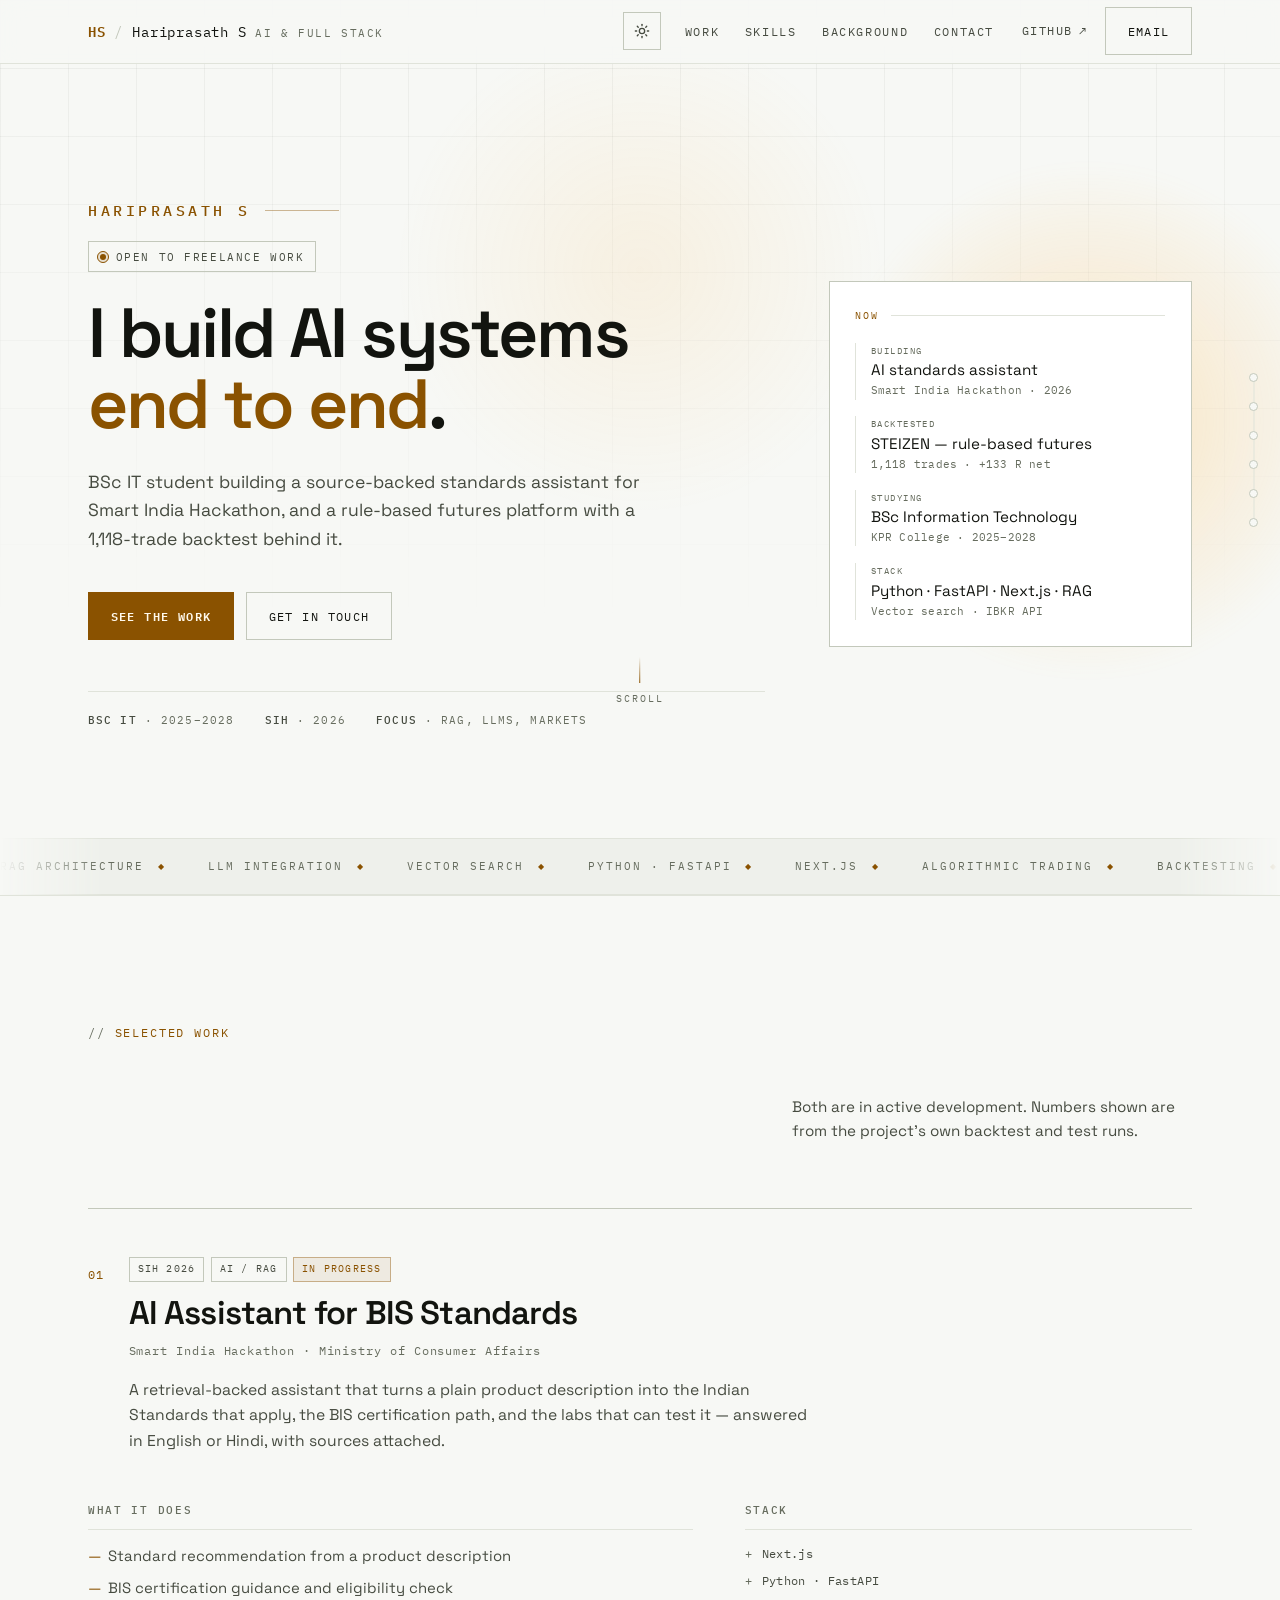
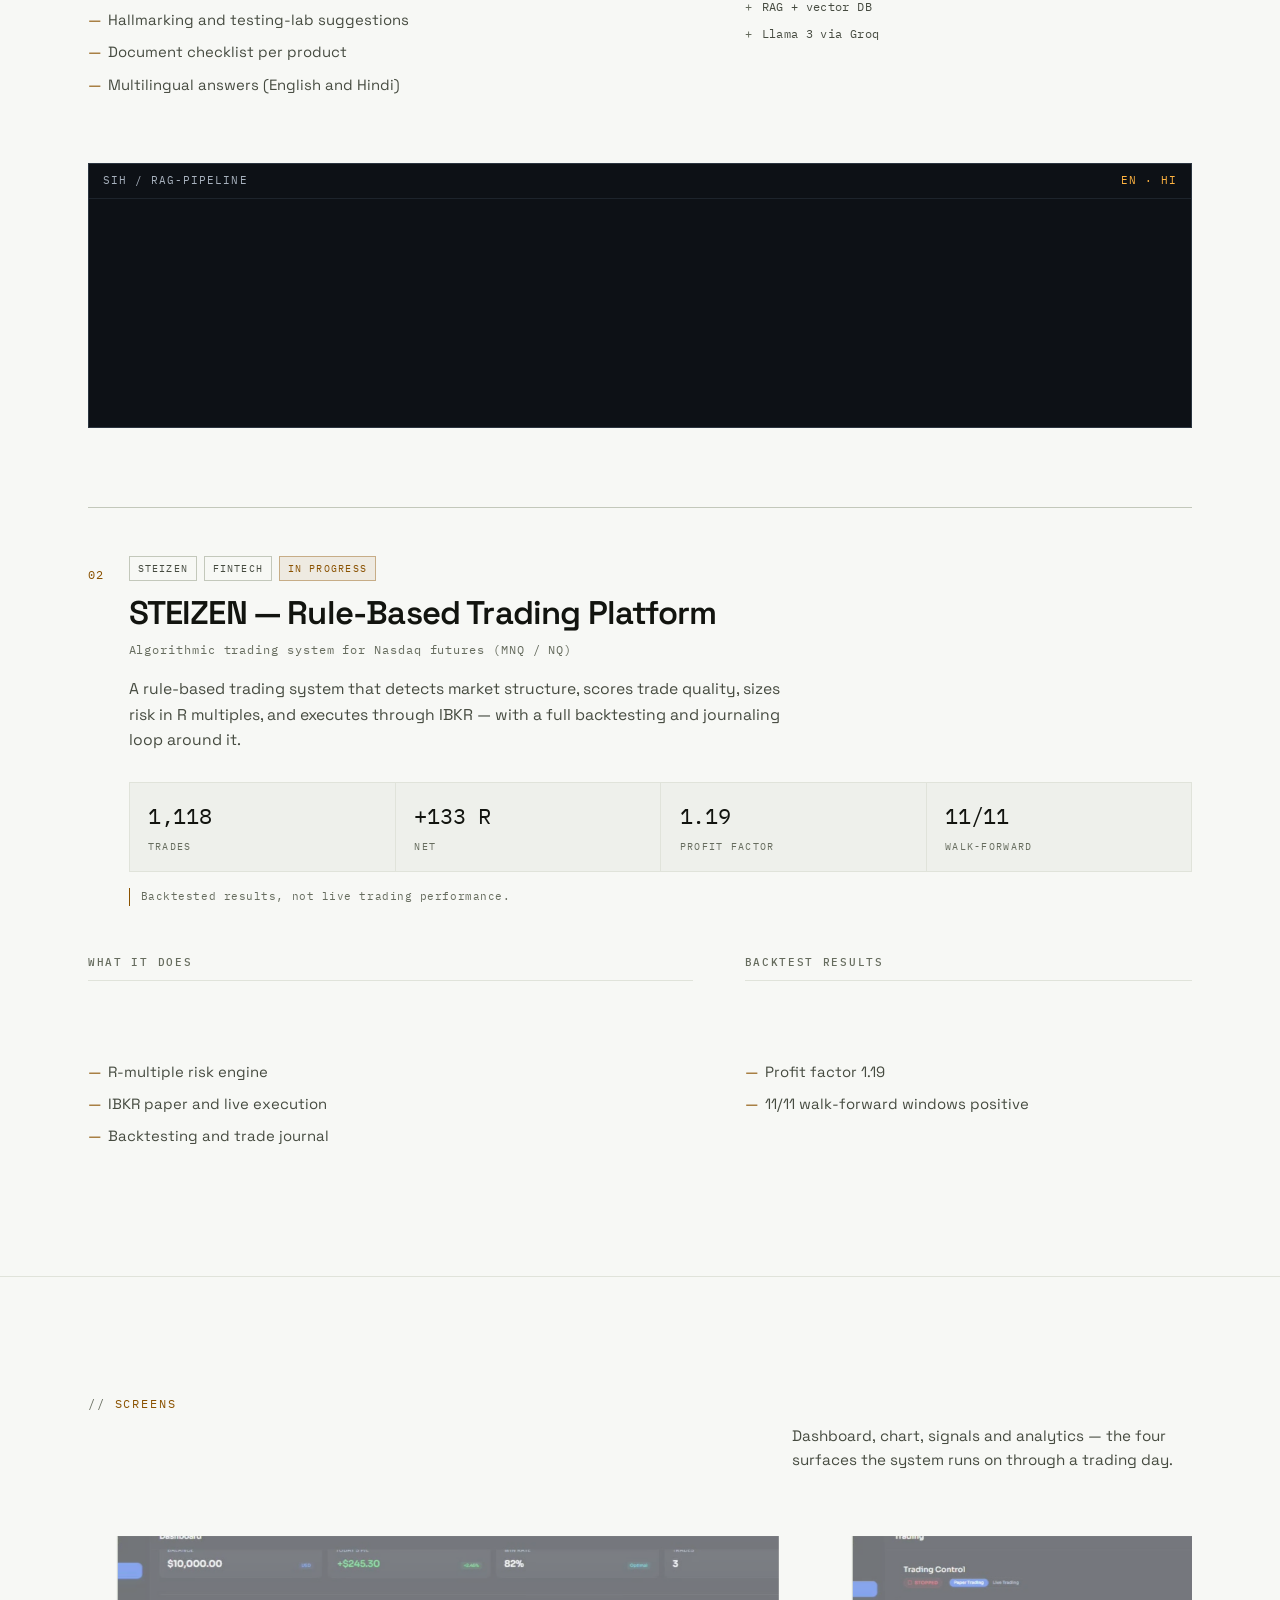
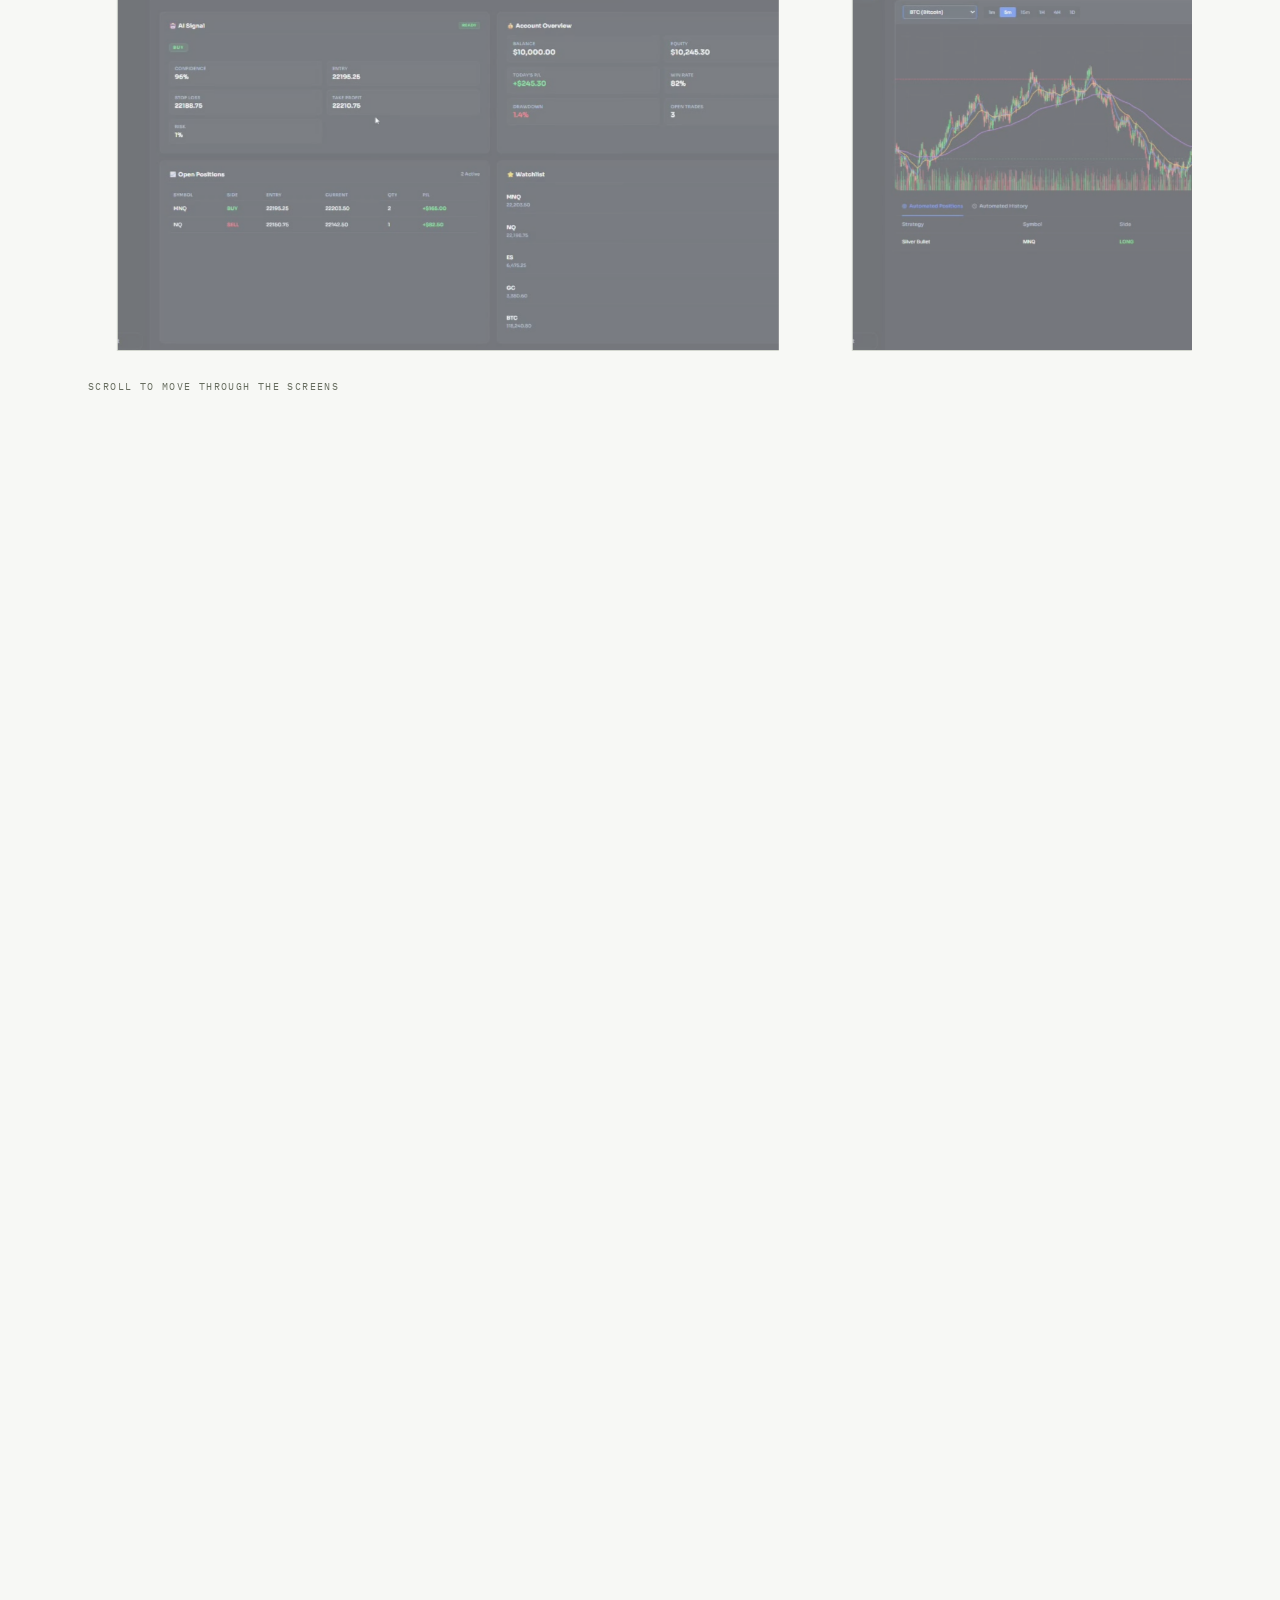
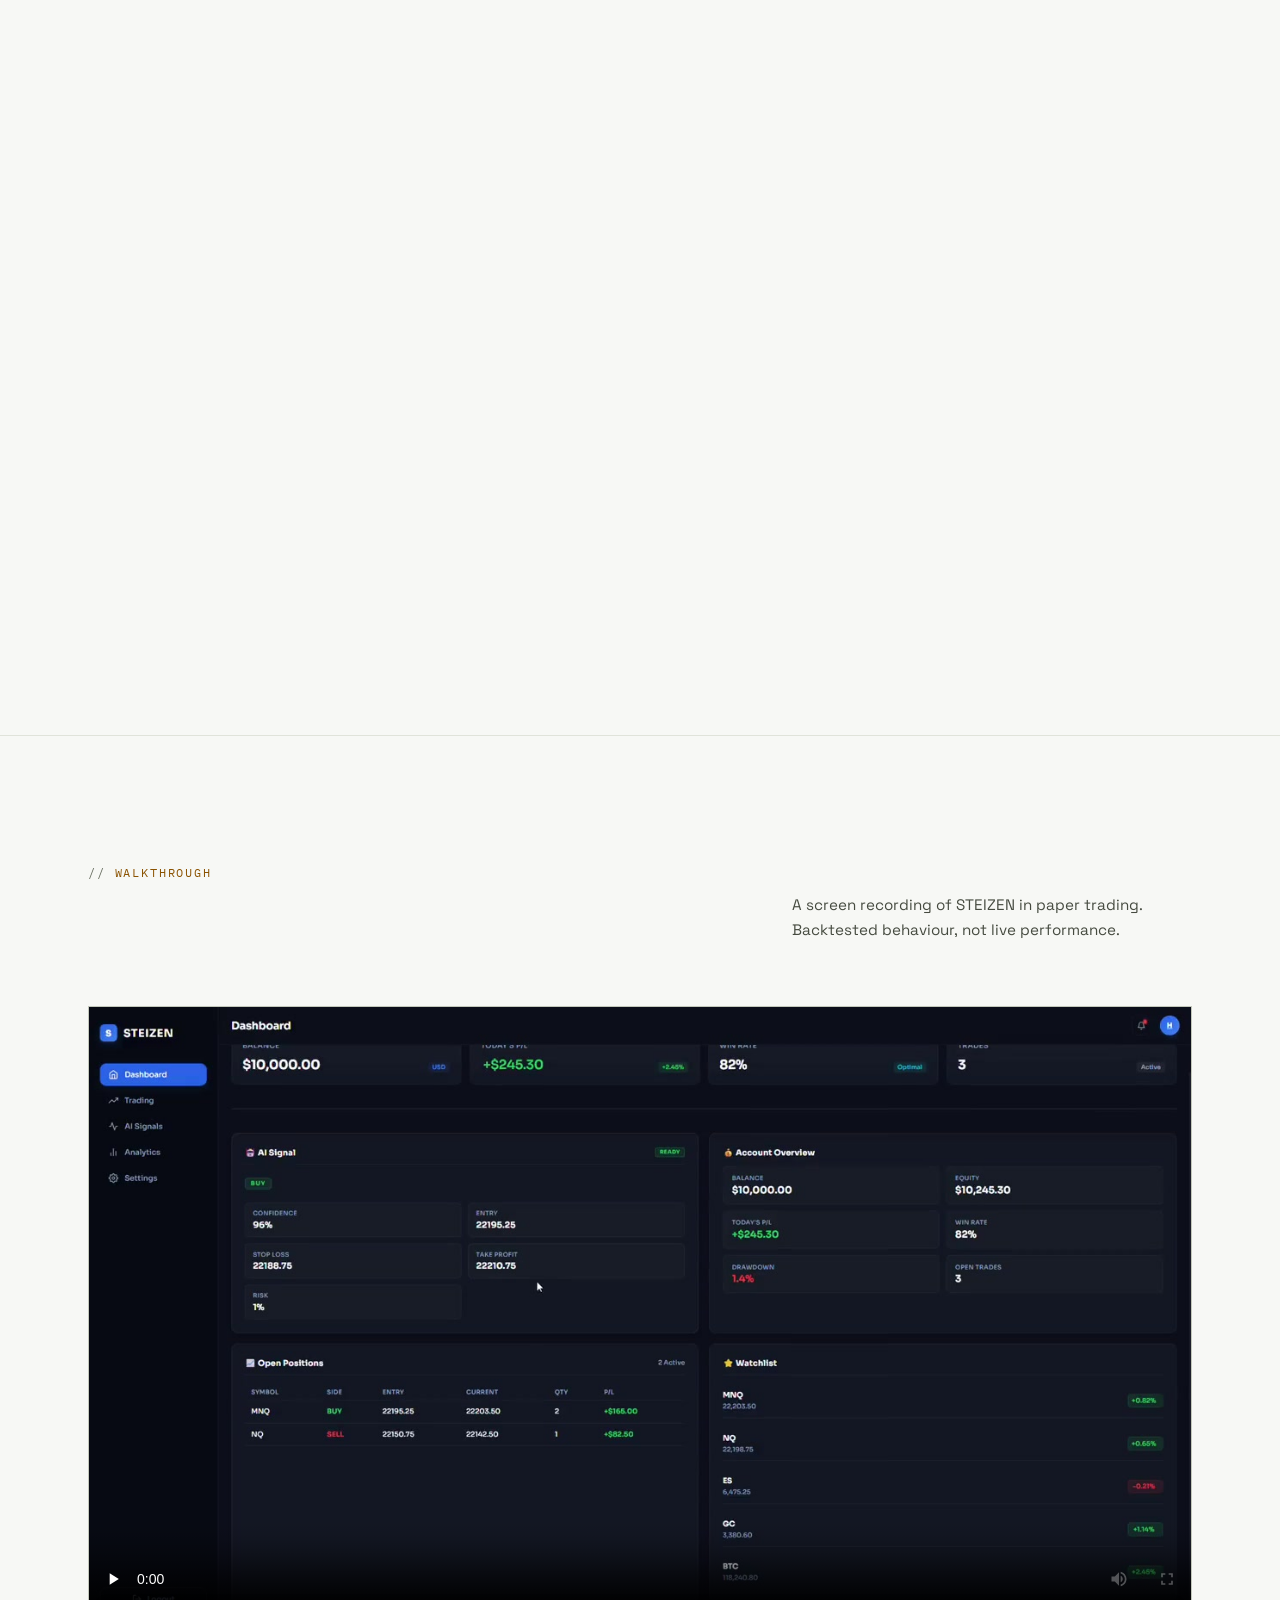
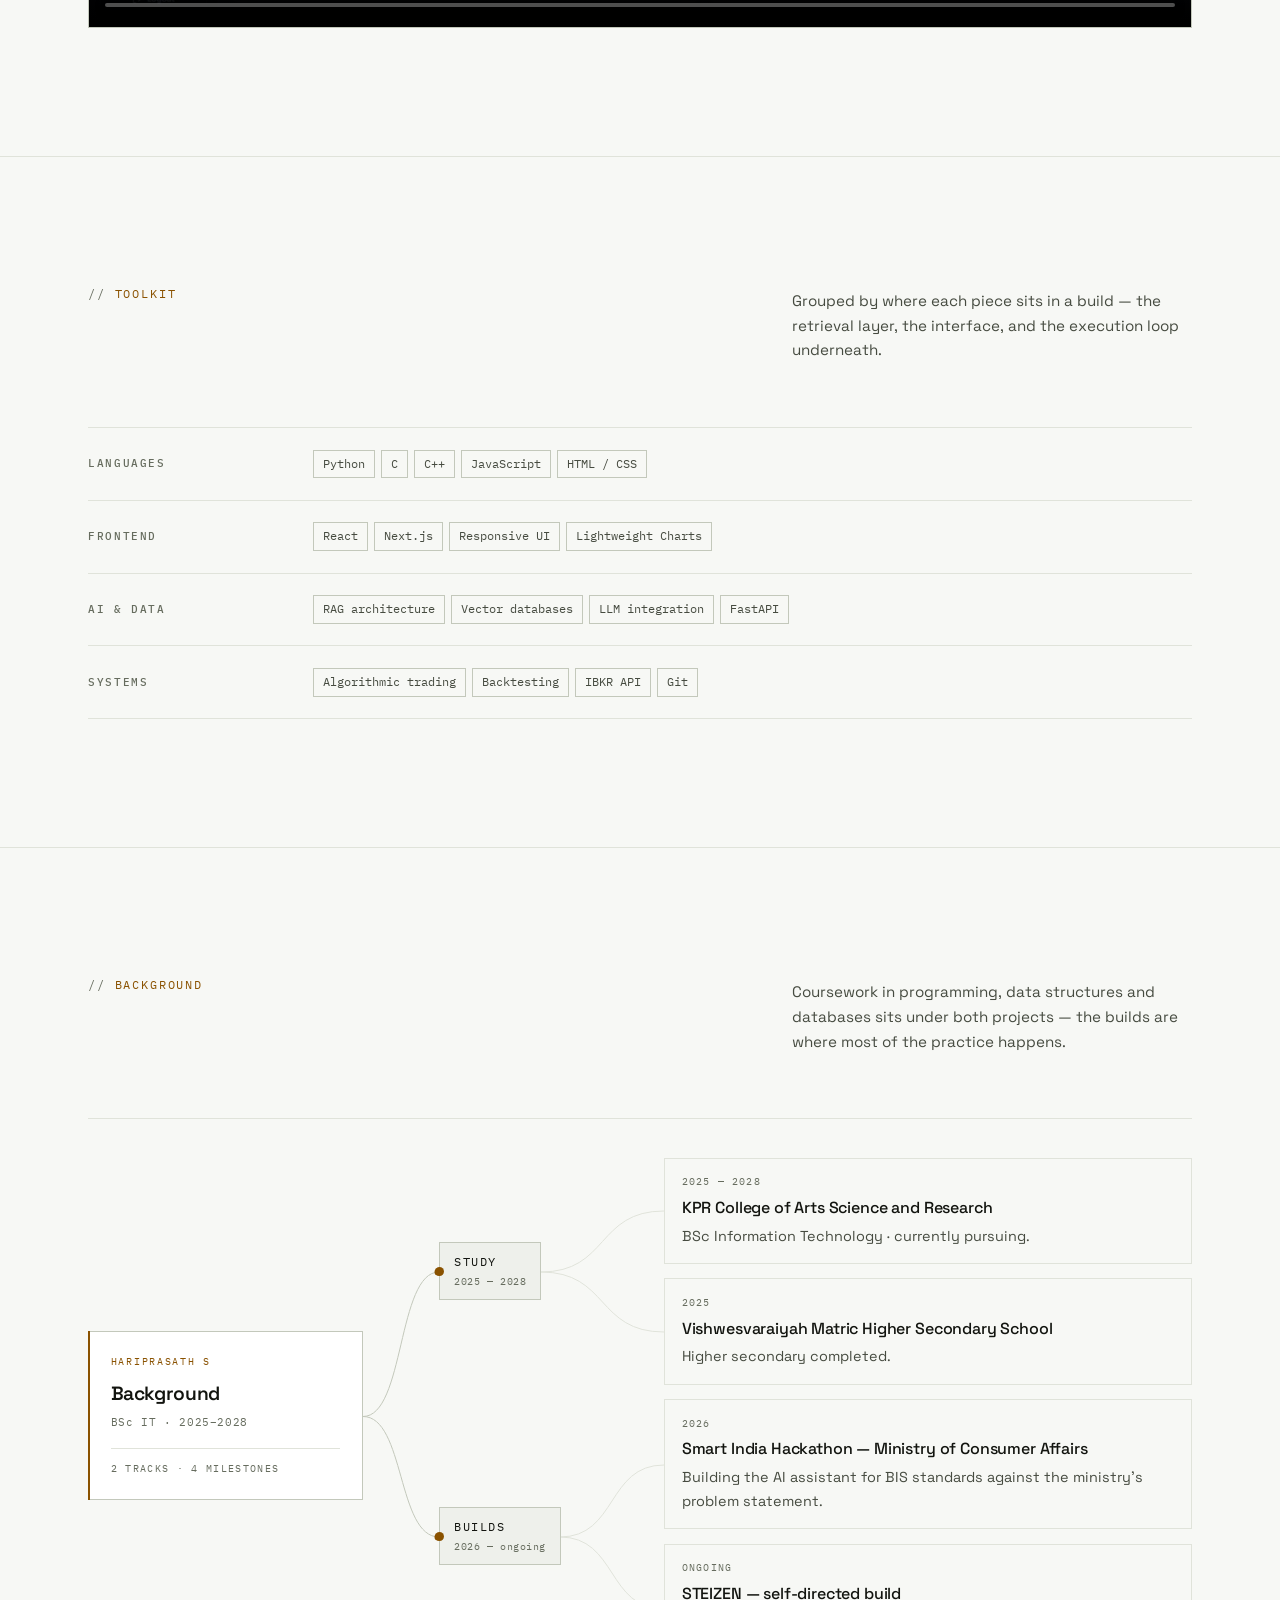
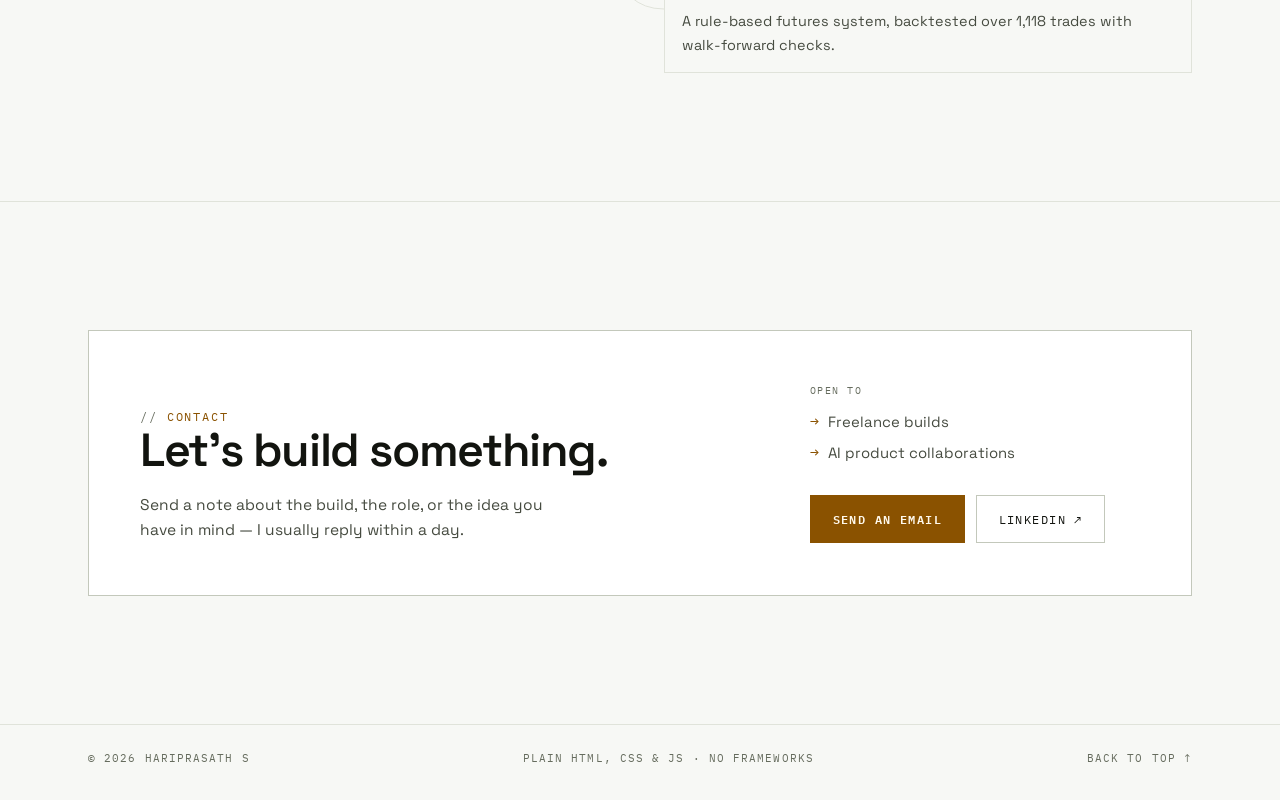
==== index.html @ ce3bfe9b "Publish the portfolio and its content editor The site has been living only as files on disk, with no" ====
<!DOCTYPE html>
<html lang="en">
<head>
    <meta charset="UTF-8">
    <meta name="viewport" content="width=device-width, initial-scale=1">
    <title>Hariprasath S — AI Systems &amp; Full Stack</title>
    <meta name="description" content="Hariprasath S — IT student and full-stack developer building AI assistants and algorithmic trading systems. Selected work, stack, and contact.">
    <meta name="theme-color" content="#090b0e">
    <meta name="color-scheme" content="dark">
    <meta name="author" content="Hariprasath S">

    <link rel="icon" href="data:image/svg+xml,%3Csvg xmlns='http://www.w3.org/2000/svg' viewBox='0 0 64 64'%3E%3Crect width='64' height='64' fill='%23090b0e'/%3E%3Ctext x='50%25' y='56%25' text-anchor='middle' font-family='monospace' font-weight='700' font-size='30' fill='%23ffb340'%3EHS%3C/text%3E%3C/svg%3E">
    <script src="assets/theme-init.js"></script>

    <link rel="preconnect" href="https://fonts.googleapis.com">
    <link rel="preconnect" href="https://fonts.gstatic.com" crossorigin>
    <link href="https://fonts.googleapis.com/css2?family=IBM+Plex+Mono:wght@400;500;600&family=Space+Grotesk:wght@400;500;600;700&display=swap" rel="stylesheet">
    <link rel="stylesheet" href="assets/site.css?v=30">
</head>
<body>
    <a class="skip-link" href="#work">Skip to work</a>
    <div class="progress" id="progress" aria-hidden="true"></div>
    <div class="cursor-glow" aria-hidden="true"></div>

    <header class="site-header">
        <div class="shell header-inner">
            <a class="brand" href="#top" aria-label="Hariprasath S, back to top">
                <span class="brand-mark" data-field="initials">HS</span>
                <span class="brand-sep">/</span>
                <span class="brand-name" data-field="brand-name">Hariprasath S</span>
                <span class="brand-note">AI &amp; full stack</span>
            </a>

            <div class="header-right">
                <button class="theme-toggle" id="themeToggle" type="button" aria-pressed="false" aria-label="Switch to the light theme">
                    <svg class="icon-sun" viewBox="0 0 24 24" fill="none" stroke="currentColor" stroke-width="2" stroke-linecap="round" stroke-linejoin="round" aria-hidden="true" focusable="false">
                        <circle cx="12" cy="12" r="4"></circle>
                        <path d="M12 2v2"></path>
                        <path d="M12 20v2"></path>
                        <path d="m4.93 4.93 1.41 1.41"></path>
                        <path d="m17.66 17.66 1.41 1.41"></path>
                        <path d="M2 12h2"></path>
                        <path d="M20 12h2"></path>
                        <path d="m6.34 17.66-1.41 1.41"></path>
                        <path d="m19.07 4.93-1.41 1.41"></path>
                    </svg>
                    <svg class="icon-moon" viewBox="0 0 24 24" fill="none" stroke="currentColor" stroke-width="2" stroke-linecap="round" stroke-linejoin="round" aria-hidden="true" focusable="false">
                        <path d="M12 3a6 6 0 0 0 9 9 9 9 0 1 1-9-9Z"></path>
                    </svg>
                </button>

                <button class="nav-toggle" id="navToggle" aria-expanded="false" aria-controls="primaryNav">Menu</button>

                <nav class="nav" id="primaryNav" aria-label="Primary">
                <ul class="nav-list">
                    <li><a href="#work">Work</a></li>
                    <li><a href="#skills">Skills</a></li>
                    <li><a href="#background">Background</a></li>
                    <li><a href="#contact">Contact</a></li>
                </ul>
                <div class="nav-actions">
                    <a class="nav-github" href="https://github.com/shariprasath570-cell" target="_blank" rel="noopener noreferrer">GitHub <span aria-hidden="true">↗</span></a>
                    <a class="btn btn-ghost" href="mailto:shariprasath4577@gmail.com" data-contact="email">Email</a>
                </div>
                </nav>
            </div>
        </div>
    </header>

    <nav class="rail" id="sectionRail" aria-label="Section progress">
        <a href="#work" data-label="Work"></a>
        <a href="#screens" data-label="Screens"></a>
        <a href="#demo" data-label="Demo"></a>
        <a href="#skills" data-label="Skills"></a>
        <a href="#background" data-label="Background"></a>
        <a href="#contact" data-label="Contact"></a>
    </nav>

    <main id="top">
        <!-- HERO -->
        <section class="hero">
            <div class="shell hero-grid">
                <div>
                    <p class="hero-name" data-field="brand-name">Hariprasath S</p>
                    <p class="hero-status"><span class="status-dot" aria-hidden="true"></span> Open to freelance work</p>
                    <h1>I build AI systems <span class="accent">end to end</span>.</h1>
                    <p class="hero-sub" data-field="intro">
                        BSc IT student building a source-backed standards assistant for Smart India Hackathon, and a rule-based futures platform with a 1,118-trade backtest behind it.
                    </p>
                    <div class="hero-actions">
                        <a class="btn btn-primary" href="#work">See the work</a>
                        <a class="btn btn-ghost" href="#contact">Get in touch</a>
                    </div>
                    <p class="hero-meta">
                        <span><strong>BSc IT</strong> · 2025–2028</span>
                        <span><strong>SIH</strong> · 2026</span>
                        <span><strong>Focus</strong> · RAG, LLMs, markets</span>
                    </p>
                </div>

                <aside class="hero-now" aria-label="Currently">
                    <p class="hero-now-label">Now</p>
                    <ul class="hero-now-list">
                        <li>
                            <span class="hero-now-key">Building</span>
                            <span class="hero-now-val">AI standards assistant</span>
                            <span class="hero-now-meta">Smart India Hackathon · 2026</span>
                        </li>
                        <li>
                            <span class="hero-now-key">Backtested</span>
                            <span class="hero-now-val">STEIZEN — rule-based futures</span>
                            <span class="hero-now-meta">1,118 trades · +133 R net</span>
                        </li>
                        <li>
                            <span class="hero-now-key">Studying</span>
                            <span class="hero-now-val">BSc Information Technology</span>
                            <span class="hero-now-meta">KPR College · 2025–2028</span>
                        </li>
                        <li>
                            <span class="hero-now-key">Stack</span>
                            <span class="hero-now-val">Python · FastAPI · Next.js · RAG</span>
                            <span class="hero-now-meta">Vector search · IBKR API</span>
                        </li>
                    </ul>
                </aside>

            <a class="scroll-hint" href="#work" aria-label="Scroll to selected work">
                <span class="scroll-hint-line" aria-hidden="true"></span>
                <span>Scroll</span>
            </a>
        </section>

        <div class="marquee" aria-hidden="true">
            <div class="marquee-track">
                <div class="marquee-group">
                    <span class="marquee-item">RAG architecture</span>
                    <span class="marquee-item">LLM integration</span>
                    <span class="marquee-item">Vector search</span>
                    <span class="marquee-item">Python · FastAPI</span>
                    <span class="marquee-item">Next.js</span>
                    <span class="marquee-item">Algorithmic trading</span>
                    <span class="marquee-item">Backtesting</span>
                    <span class="marquee-item">IBKR API</span>
                    <span class="marquee-item">Git</span>
                </div>
                <div class="marquee-group">
                    <span class="marquee-item">RAG architecture</span>
                    <span class="marquee-item">LLM integration</span>
                    <span class="marquee-item">Vector search</span>
                    <span class="marquee-item">Python · FastAPI</span>
                    <span class="marquee-item">Next.js</span>
                    <span class="marquee-item">Algorithmic trading</span>
                    <span class="marquee-item">Backtesting</span>
                    <span class="marquee-item">IBKR API</span>
                    <span class="marquee-item">Git</span>
                </div>
            </div>
        </div>

        <!-- WORK -->
        <section class="section" id="work">
            <div class="shell">
                <div class="section-head">
                    <div>
                        <p class="label">Selected work</p>
                        <h2>Two builds, documented like products.</h2>
                    </div>
                    <p class="section-note">Both are in active development. Numbers shown are from the project's own backtest and test runs.</p>
                </div>

                <div id="workMount">
                    <noscript>
                        <p class="section-note">Project details need JavaScript to load. Reach me at <a class="accent" href="mailto:shariprasath4577@gmail.com">shariprasath4577@gmail.com</a> for the full write-up.</p>
                    </noscript>
                </div>
            </div>
        </section>

        <!-- SCREENS — pinned: scrolling down moves the rail sideways. -->
        <section class="section section-pinned" id="screens">
            <div class="screens-pin" id="screensPin">
                <div class="screens-stage">
                    <div class="shell">
                        <div class="section-head">
                            <div>
                                <p class="label">Screens</p>
                                <h2>Inside the platform.</h2>
                            </div>
                            <p class="section-note">Dashboard, chart, signals and analytics — the four surfaces the system runs on through a trading day.</p>
                        </div>

                        <div id="screensMount"></div>
                    </div>
                </div>
            </div>
        </section>

        <!-- DEMO -->
        <section class="section" id="demo">
            <div class="shell">
                <div class="section-head">
                    <div>
                        <p class="label">Walkthrough</p>
                        <h2>Watch it run.</h2>
                    </div>
                    <p class="section-note">A screen recording of STEIZEN in paper trading. Backtested behaviour, not live performance.</p>
                </div>

                <div id="demoMount"></div>
            </div>
        </section>

        <!-- SKILLS -->
        <section class="section" id="skills">
            <div class="shell">
                <div class="section-head">
                    <div>
                        <p class="label">Toolkit</p>
                        <h2>What I work with.</h2>
                    </div>
                    <p class="section-note">Grouped by where each piece sits in a build — the retrieval layer, the interface, and the execution loop underneath.</p>
                </div>

                <div class="skills" data-stagger>
                    <div class="skill-row">
                        <h3>Languages</h3>
                        <div class="chips" data-stagger data-anim="left">
                            <span class="chip">Python</span>
                            <span class="chip">C</span>
                            <span class="chip">C++</span>
                            <span class="chip">JavaScript</span>
                            <span class="chip">HTML / CSS</span>
                        </div>
                    </div>
                    <div class="skill-row">
                        <h3>Frontend</h3>
                        <div class="chips" data-stagger data-anim="left">
                            <span class="chip">React</span>
                            <span class="chip">Next.js</span>
                            <span class="chip">Responsive UI</span>
                            <span class="chip">Lightweight Charts</span>
                        </div>
                    </div>
                    <div class="skill-row">
                        <h3>AI &amp; data</h3>
                        <div class="chips" data-stagger data-anim="left">
                            <span class="chip">RAG architecture</span>
                            <span class="chip">Vector databases</span>
                            <span class="chip">LLM integration</span>
                            <span class="chip">FastAPI</span>
                        </div>
                    </div>
                    <div class="skill-row">
                        <h3>Systems</h3>
                        <div class="chips" data-stagger data-anim="left">
                            <span class="chip">Algorithmic trading</span>
                            <span class="chip">Backtesting</span>
                            <span class="chip">IBKR API</span>
                            <span class="chip">Git</span>
                        </div>
                    </div>
                </div>
            </div>
        </section>

        <!-- BACKGROUND -->
        <section class="section" id="background">
            <div class="shell">
                <div class="section-head">
                    <div>
                        <p class="label">Background</p>
                        <h2>Study &amp; milestones.</h2>
                    </div>
                    <p class="section-note">Coursework in programming, data structures and databases sits under both projects — the builds are where most of the practice happens.</p>
                </div>

                <div class="mindmap" id="mindmap" role="group" aria-label="Background mind map">
                    <svg class="mindmap-links" aria-hidden="true" focusable="false"></svg>

                    <div class="mm-root reveal" data-mm="root">
                        <div>
                            <p class="mm-root-kicker">Hariprasath S</p>
                            <p class="mm-root-title">Background</p>
                            <p class="mm-root-meta">BSc IT · 2025–2028</p>
                        </div>
                        <p class="mm-root-stat">2 tracks · 4 milestones</p>
                    </div>

                    <div class="mm-branch reveal" data-mm="b1" data-anim="right">
                        <span class="mm-branch-dot" aria-hidden="true"></span>
                        <p class="mm-branch-title">Study</p>
                        <p class="mm-branch-meta">2025 — 2028</p>
                    </div>

                    <div class="mm-branch reveal" data-mm="b2" data-anim="right">
                        <span class="mm-branch-dot" aria-hidden="true"></span>
                        <p class="mm-branch-title">Builds</p>
                        <p class="mm-branch-meta">2026 — ongoing</p>
                    </div>

                    <article class="mm-leaf reveal" data-mm="l1" data-anim="right">
                        <p class="mm-when">2025 — 2028</p>
                        <h3>KPR College of Arts Science and Research</h3>
                        <p>BSc Information Technology · currently pursuing.</p>
                    </article>

                    <article class="mm-leaf reveal" data-mm="l2" data-anim="right">
                        <p class="mm-when">2025</p>
                        <h3>Vishwesvaraiyah Matric Higher Secondary School</h3>
                        <p>Higher secondary completed.</p>
                    </article>

                    <article class="mm-leaf reveal" data-mm="l3" data-anim="right">
                        <p class="mm-when">2026</p>
                        <h3>Smart India Hackathon — Ministry of Consumer Affairs</h3>
                        <p>Building the AI assistant for BIS standards against the ministry's problem statement.</p>
                    </article>

                    <article class="mm-leaf reveal" data-mm="l4" data-anim="right">
                        <p class="mm-when">Ongoing</p>
                        <h3>STEIZEN — self-directed build</h3>
                        <p>A rule-based futures system, backtested over 1,118 trades with walk-forward checks.</p>
                    </article>
                </div>
            </div>
        </section>

        <!-- CONTACT -->
        <section class="section" id="contact">
            <div class="shell">
                <div class="contact-card reveal">
                    <div class="contact-card-body">
                        <p class="label">Contact</p>
                        <h2>Let's build something.</h2>
                        <p class="contact-copy">Send a note about the build, the role, or the idea you have in mind — I usually reply within a day.</p>
                    </div>
                    <div class="contact-side">
                        <div>
                            <p class="contact-side-label">Open to</p>
                            <ul class="contact-open">
                                <li>Freelance builds</li>
                                <li>AI product collaborations</li>
                            </ul>
                        </div>
                        <div class="contact-actions">
                            <a class="btn btn-primary" href="mailto:shariprasath4577@gmail.com" data-contact="email">Send an email</a>
                            <a class="btn btn-ghost" href="https://www.linkedin.com/in/hariprasath-s-527823386/" target="_blank" rel="noopener noreferrer" data-contact="linkedin">LinkedIn ↗</a>
                        </div>
                    </div>
                </div>
            </div>
        </section>
    </main>

    <footer class="site-footer">
        <div class="shell footer-inner">
            <p>© 2026 Hariprasath S</p>
            <p>Plain HTML, CSS &amp; JS · No frameworks</p>
            <p><a href="#top">Back to top ↑</a></p>
        </div>
    </footer>

    <script src="assets/site.js?v=23" defer></script>
</body>
</html>
---- assets/site.css ----
/* ==========================================================================
   Hariprasath S — portfolio
   Dark technical layout. Tokens first, then structure, then components.
   ========================================================================== */

:root {
    --bg: #090b0e;
    --bg-soft: #0d1116;
    --panel: #10151b;
    --line: #1d242c;
    --line-strong: #2b3540;
    --text: #e9edf2;
    --text-2: #a7b1bd;
    --text-3: #78838f;
    --accent: #ffb340;
    --accent-soft: rgba(255, 179, 64, 0.10);
    --accent-line: rgba(255, 179, 64, 0.45);
    --accent-fade: rgba(255, 179, 64, 0.25);
    --accent-wash: rgba(255, 179, 64, 0.06);
    --accent-ring: rgba(255, 179, 64, 0.15);
    --accent-spot: rgba(255, 179, 64, 0.09);
    --accent-glow: rgba(255, 179, 64, 0.11);
    --accent-hover: #ffc568;

    /* Surfaces that are not a flat token in dark mode. */
    --header-bg: rgba(9, 11, 14, 0.86);
    --caption-bg: rgba(9, 11, 14, 0.82);
    --on-accent: #0a0c0f;
    --selection-text: #0a0c0f;
    --grid-line: rgba(255, 255, 255, 0.028);
    --video-bg: #000;
    color-scheme: dark;

    --sans: "Space Grotesk", "Inter", system-ui, -apple-system, "Segoe UI", sans-serif;
    --mono: "IBM Plex Mono", ui-monospace, SFMono-Regular, Menlo, Consolas, monospace;

    --shell: 1200px;
    --gutter: clamp(1.15rem, 4vw, 3rem);
    --header-h: 64px;
}

/* Light theme: same structure, clean white paper, darker amber so contrast holds. */
html[data-theme="light"] {
    --bg: #f7f8f5;
    --bg-soft: #eef0eb;
    --panel: #ffffff;
    --line: #e0e3da;
    --line-strong: #c3c8bb;
    --text: #12140f;
    --text-2: #464b40;
    --text-3: #666c5e;
    --accent: #8a5200;
    --accent-soft: rgba(138, 82, 0, 0.08);
    --accent-line: rgba(138, 82, 0, 0.4);
    --accent-fade: rgba(138, 82, 0, 0.28);
    --accent-wash: rgba(138, 82, 0, 0.05);
    --accent-ring: rgba(138, 82, 0, 0.15);
    --accent-spot: rgba(138, 82, 0, 0.06);
    --accent-glow: rgba(255, 179, 64, 0.3);
    --accent-hover: #6b3f00;

    --header-bg: rgba(247, 248, 245, 0.9);
    --caption-bg: rgba(255, 255, 255, 0.9);
    --on-accent: #fff9ec;
    --selection-text: #fff9ec;
    --grid-line: rgba(18, 20, 15, 0.05);
    --video-bg: #0e100d;
    color-scheme: light;
}

*,
*::before,
*::after {
    margin: 0;
    padding: 0;
    box-sizing: border-box;
}

html {
    scroll-behavior: smooth;
    -webkit-text-size-adjust: 100%;
    /* Clip, not hidden: keeps position: sticky working. */
    overflow-x: clip;
}

body {
    background: var(--bg);
    color: var(--text);
    font-family: var(--sans);
    font-size: 16px;
    line-height: 1.62;
    -webkit-font-smoothing: antialiased;
    overflow-x: clip;
}

::selection {
    background: var(--accent);
    color: var(--selection-text);
}

img,
video {
    display: block;
    max-width: 100%;
    height: auto;
}

a {
    color: inherit;
    text-decoration: none;
}

button {
    font: inherit;
    color: inherit;
    background: none;
    border: 0;
    cursor: pointer;
}

:focus-visible {
    outline: 2px solid var(--accent);
    outline-offset: 3px;
}

/* Faint technical grid behind the top of the page. */
body::before {
    content: "";
    position: fixed;
    inset: 0 0 auto 0;
    height: 70vh;
    pointer-events: none;
    z-index: 0;
    background-image:
        linear-gradient(to right, var(--grid-line) 1px, transparent 1px),
        linear-gradient(to bottom, var(--grid-line) 1px, transparent 1px);
    background-size: 68px 68px;
    mask-image: linear-gradient(to bottom, #000 0%, transparent 100%);
    -webkit-mask-image: linear-gradient(to bottom, #000 0%, transparent 100%);
}

/* ---------- primitives ---------- */

.shell {
    width: 100%;
    max-width: var(--shell);
    margin-inline: auto;
    padding-inline: var(--gutter);
    position: relative;
    z-index: 1;
}

.mono {
    font-family: var(--mono);
    font-size: 0.75rem;
    letter-spacing: 0.12em;
    text-transform: uppercase;
}

.label {
    font-family: var(--mono);
    font-size: 0.72rem;
    letter-spacing: 0.16em;
    text-transform: uppercase;
    color: var(--accent);
}

.label::before {
    content: "// ";
    color: var(--text-3);
}

.accent {
    color: var(--accent);
}

.skip-link {
    position: absolute;
    left: 50%;
    top: -100px;
    transform: translateX(-50%);
    background: var(--accent);
    color: var(--on-accent);
    font-family: var(--mono);
    font-size: 0.8rem;
    padding: 0.6rem 1rem;
    z-index: 200;
    transition: top 0.2s ease;
}

.skip-link:focus {
    top: 8px;
}

.progress {
    position: fixed;
    top: 0;
    left: 0;
    height: 2px;
    width: 0;
    background: var(--accent);
    z-index: 120;
}

/* ---------- header ---------- */

.site-header {
    position: sticky;
    top: 0;
    z-index: 100;
    height: var(--header-h);
    display: flex;
    align-items: center;
    background: var(--header-bg);
    backdrop-filter: blur(14px);
    -webkit-backdrop-filter: blur(14px);
    border-bottom: 1px solid var(--line);
}

.header-inner {
    display: flex;
    align-items: center;
    justify-content: space-between;
    gap: 1.5rem;
    width: 100%;
}

.brand {
    display: inline-flex;
    align-items: baseline;
    gap: 0.55rem;
    font-family: var(--mono);
    font-size: 0.85rem;
    letter-spacing: 0.06em;
}

.brand-mark {
    color: var(--accent);
    font-weight: 600;
}

.brand-name {
    color: var(--text);
}

.brand-sep {
    color: var(--line-strong);
}

.brand-note {
    color: var(--text-3);
    font-size: 0.7rem;
    letter-spacing: 0.14em;
    text-transform: uppercase;
}

.nav {
    display: flex;
    align-items: center;
    gap: 1.75rem;
}

.nav-list {
    display: flex;
    align-items: center;
    gap: 1.6rem;
    list-style: none;
}

.nav-list a {
    font-family: var(--mono);
    font-size: 0.72rem;
    letter-spacing: 0.14em;
    text-transform: uppercase;
    color: var(--text-2);
    padding-block: 0.4rem;
    border-bottom: 1px solid transparent;
    transition: color 0.2s ease, border-color 0.2s ease;
}

.nav-list a:hover,
.nav-list a:focus-visible {
    color: var(--text);
    border-bottom-color: var(--accent);
}

.nav-actions {
    display: flex;
    align-items: center;
    gap: 1.1rem;
}

.nav-github {
    font-family: var(--mono);
    font-size: 0.72rem;
    letter-spacing: 0.12em;
    text-transform: uppercase;
    color: var(--text-2);
    display: inline-flex;
    align-items: center;
    gap: 0.4rem;
}

.nav-github:hover {
    color: var(--accent);
}

.nav-toggle {
    display: none;
    font-family: var(--mono);
    font-size: 0.72rem;
    letter-spacing: 0.14em;
    text-transform: uppercase;
    color: var(--text);
    border: 1px solid var(--line-strong);
    padding: 0.45rem 0.7rem;
}

/* ---------- buttons ---------- */

.btn {
    display: inline-flex;
    align-items: center;
    justify-content: center;
    gap: 0.5rem;
    font-family: var(--mono);
    font-size: 0.74rem;
    letter-spacing: 0.12em;
    text-transform: uppercase;
    padding: 0.85rem 1.35rem;
    border: 1px solid transparent;
    transition: background 0.2s ease, color 0.2s ease, border-color 0.2s ease;
}

.btn-primary {
    background: var(--accent);
    color: var(--on-accent);
    font-weight: 600;
}

.btn-primary:hover {
    background: var(--accent-hover);
}

.btn-ghost {
    border-color: var(--line-strong);
    color: var(--text);
    background: transparent;
}

.btn-ghost:hover {
    border-color: var(--accent);
    color: var(--accent);
}

/* ---------- hero ---------- */

.hero {
    padding-block: clamp(4rem, 9vw, 8rem) clamp(3.5rem, 7vw, 6.5rem);
    min-height: min(86vh, 880px);
    display: flex;
    align-items: center;
    position: relative;
}

.hero-grid {
    display: grid;
    grid-template-columns: minmax(0, 1fr);
    justify-items: center;
    gap: clamp(2rem, 5vw, 4.5rem);
    align-items: center;
}

.hero-grid > div {
    width: 100%;
    max-width: 760px;
    margin-inline: auto;
    text-align: left;
}

/* The name leads the hero, above the headline. */
.hero-name {
    display: flex;
    align-items: center;
    gap: 0.85rem;
    margin-bottom: 1.15rem;
    font-family: var(--mono);
    font-size: clamp(0.78rem, 1.15vw, 0.92rem);
    font-weight: 500;
    letter-spacing: 0.24em;
    text-transform: uppercase;
    color: var(--accent);
}

.hero-name::after {
    content: "";
    flex: 0 0 clamp(28px, 6vw, 74px);
    height: 1px;
    background: var(--accent-line);
}

.hero-status {
    display: inline-flex;
    align-items: center;
    gap: 0.6rem;
    font-family: var(--mono);
    font-size: 0.7rem;
    letter-spacing: 0.14em;
    text-transform: uppercase;
    color: var(--text-2);
    border: 1px solid var(--line-strong);
    padding: 0.35rem 0.7rem;
    margin-bottom: 1.6rem;
}

.status-dot {
    width: 6px;
    height: 6px;
    background: var(--accent);
    border-radius: 50%;
    box-shadow: 0 0 0 3px var(--accent-ring);
}

.hero h1 {
    font-size: clamp(2.35rem, 6vw, 4.35rem);
    line-height: 1.02;
    letter-spacing: -0.035em;
    font-weight: 600;
    max-width: 17ch;
}

/* Keep the closing phrase on one line, so the headline breaks after "systems". */
.hero h1 .accent {
    white-space: nowrap;
}

.hero-sub {
    margin-top: 1.75rem;
    font-size: clamp(1rem, 1.5vw, 1.1rem);
    color: var(--text-2);
    max-width: 52ch;
}

.hero-actions {
    display: flex;
    flex-wrap: wrap;
    gap: 0.75rem;
    margin-top: 2.4rem;
}

.hero-meta {
    margin-top: 3.2rem;
    display: flex;
    flex-wrap: wrap;
    gap: 0.5rem 1.9rem;
    font-family: var(--mono);
    font-size: 0.7rem;
    letter-spacing: 0.1em;
    text-transform: uppercase;
    color: var(--text-3);
    border-top: 1px solid var(--line);
    padding-top: 1.15rem;
}

.hero-meta strong {
    color: var(--text-2);
    font-weight: 500;
}

/* "Now" panel beside the headline, so the hero does not run half empty. */
.hero-now {
    width: 100%;
    max-width: 760px;
    margin-inline: auto;
    border: 1px solid var(--line-strong);
    background: var(--panel);
    padding: clamp(1.2rem, 2vw, 1.6rem) clamp(1.2rem, 2vw, 1.7rem) clamp(1.3rem, 2vw, 1.75rem);
}

.hero-now-label {
    display: flex;
    align-items: center;
    gap: 0.8rem;
    font-family: var(--mono);
    font-size: 0.62rem;
    letter-spacing: 0.18em;
    text-transform: uppercase;
    color: var(--accent);
}

.hero-now-label::after {
    content: "";
    flex: 1;
    height: 1px;
    background: var(--line);
}

.hero-now-list {
    display: grid;
    gap: 1.05rem;
    margin-top: 1.2rem;
}

.hero-now-list li {
    display: grid;
    gap: 0.15rem;
    padding-left: 0.9rem;
    border-left: 1px solid var(--line);
}

.hero-now-key {
    font-family: var(--mono);
    font-size: 0.58rem;
    letter-spacing: 0.16em;
    text-transform: uppercase;
    color: var(--text-3);
}

.hero-now-val {
    font-size: 0.95rem;
    line-height: 1.3;
    color: var(--text);
}

.hero-now-meta {
    font-family: var(--mono);
    font-size: 0.66rem;
    letter-spacing: 0.02em;
    color: var(--text-3);
}

/* The panel needs room beside the headline, so it only joins the row up top. */
@media (min-width: 1080px) {
    .hero-grid {
        grid-template-columns: minmax(0, 1.08fr) minmax(300px, 0.58fr);
        justify-items: stretch;
        align-items: center;
    }

    .hero-grid > div {
        margin-inline: 0;
    }

    .hero-now {
        margin-inline: 0;
        max-width: none;
    }
}

/* ---------- sections ---------- */

.section {
    padding-block: clamp(5rem, 10vw, 9rem);
    border-top: 1px solid var(--line);
    scroll-margin-top: var(--header-h);
}

.section-head {
    display: flex;
    flex-wrap: wrap;
    align-items: flex-end;
    justify-content: space-between;
    gap: 1rem 2.5rem;
    margin-bottom: clamp(2.75rem, 5vw, 4.5rem);
}

.section-head h2 {
    font-size: clamp(1.6rem, 3.2vw, 2.35rem);
    line-height: 1.12;
    letter-spacing: -0.025em;
    font-weight: 600;
    max-width: 22ch;
    margin-top: 0.7rem;
}

.section-note {
    font-size: 0.95rem;
    color: var(--text-2);
    max-width: 40ch;
}

/* ---------- work ---------- */

.project {
    border-top: 1px solid var(--line-strong);
    padding-top: clamp(2rem, 4vw, 3rem);
    margin-top: clamp(3.5rem, 7vw, 6rem);
}

.project:first-of-type {
    margin-top: 0;
}

.project-head {
    display: grid;
    grid-template-columns: auto minmax(0, 1fr);
    gap: 0.4rem 1.5rem;
    align-items: start;
}

.project-index {
    font-family: var(--mono);
    font-size: 0.78rem;
    color: var(--accent);
    letter-spacing: 0.1em;
    padding-top: 0.45rem;
}

.project-heading h3 {
    font-size: clamp(1.45rem, 3vw, 2.05rem);
    line-height: 1.14;
    letter-spacing: -0.025em;
    font-weight: 600;
}

.project-tags {
    display: flex;
    flex-wrap: wrap;
    gap: 0.4rem;
    margin-bottom: 0.85rem;
}

.tag {
    font-family: var(--mono);
    font-size: 0.64rem;
    letter-spacing: 0.12em;
    text-transform: uppercase;
    color: var(--text-2);
    border: 1px solid var(--line-strong);
    padding: 0.2rem 0.5rem;
}

.tag-status {
    color: var(--accent);
    border-color: var(--accent-line);
    background: var(--accent-soft);
}

.project-role {
    font-family: var(--mono);
    font-size: 0.72rem;
    letter-spacing: 0.08em;
    color: var(--text-3);
    margin-top: 0.55rem;
}

.project-summary {
    margin-top: 1.1rem;
    color: var(--text-2);
    max-width: 68ch;
    font-size: 0.98rem;
}

.project-metrics {
    display: grid;
    grid-template-columns: repeat(4, minmax(0, 1fr));
    border: 1px solid var(--line);
    margin-top: 1.8rem;
    background: var(--bg-soft);
}

.metric {
    padding: 1rem 1.15rem;
    border-left: 1px solid var(--line);
}

.metric:first-child {
    border-left: 0;
}

.metric-value {
    display: block;
    font-family: var(--mono);
    font-size: clamp(1.05rem, 2vw, 1.35rem);
    color: var(--text);
    letter-spacing: -0.01em;
}

.metric-label {
    display: block;
    font-family: var(--mono);
    font-size: 0.62rem;
    letter-spacing: 0.13em;
    text-transform: uppercase;
    color: var(--text-3);
    margin-top: 0.3rem;
}

.project-note {
    margin-top: 1rem;
    font-family: var(--mono);
    font-size: 0.68rem;
    letter-spacing: 0.05em;
    color: var(--text-3);
    border-left: 1px solid var(--accent);
    padding-left: 0.7rem;
}

.project-columns {
    display: grid;
    grid-template-columns: minmax(0, 1.15fr) minmax(0, 0.85fr);
    gap: clamp(1.5rem, 4vw, 3.5rem);
    margin-top: clamp(2rem, 4vw, 3rem);
}

.project-col h4 {
    font-family: var(--mono);
    font-size: 0.66rem;
    letter-spacing: 0.16em;
    text-transform: uppercase;
    color: var(--text-3);
    font-weight: 500;
    margin-bottom: 0.9rem;
    padding-bottom: 0.6rem;
    border-bottom: 1px solid var(--line);
}

.dash-list {
    list-style: none;
    display: grid;
    gap: 0.5rem;
}

.dash-list li {
    position: relative;
    padding-left: 1.25rem;
    color: var(--text-2);
    font-size: 0.93rem;
}

.dash-list li::before {
    content: "—";
    position: absolute;
    left: 0;
    color: var(--accent);
}

.stack-list {
    list-style: none;
    display: grid;
    gap: 0.45rem;
    font-family: var(--mono);
    font-size: 0.75rem;
    letter-spacing: 0.03em;
    color: var(--text-2);
}

.stack-list li {
    display: flex;
    gap: 0.6rem;
}

.stack-list li::before {
    content: "+";
    color: var(--text-3);
}

.project-media {
    margin-top: clamp(2rem, 4.5vw, 3.5rem);
}

/* terminal panel used as project visual */

.term {
    border: 1px solid var(--line-strong);
    background: var(--panel);
}

.term-bar {
    display: flex;
    align-items: center;
    justify-content: space-between;
    gap: 1rem;
    padding: 0.55rem 0.85rem;
    border-bottom: 1px solid var(--line);
    font-family: var(--mono);
    font-size: 0.66rem;
    letter-spacing: 0.1em;
    text-transform: uppercase;
    color: var(--text-3);
}

.term-bar span:last-child {
    color: var(--accent);
}

.term-body {
    padding: 1.1rem 0.95rem 1.25rem;
    font-family: var(--mono);
    font-size: 0.78rem;
    line-height: 1.9;
    color: var(--text-2);
    overflow-x: auto;
}

.term-line {
    white-space: nowrap;
}

.term-prompt {
    color: var(--accent);
    margin-right: 0.5rem;
}

.term-out {
    color: var(--text-3);
    padding-left: 1.6rem;
}

.term-out em {
    color: var(--text);
    font-style: normal;
}

.cursor {
    display: inline-block;
    width: 7px;
    height: 14px;
    background: var(--accent);
    vertical-align: -2px;
    margin-left: 2px;
    animation: blink 1.1s steps(1) infinite;
}

@keyframes blink {
    50% {
        opacity: 0;
    }
}

/* galleries and video */

/* Horizontal rail: the captures sit in one row and scroll sideways,
   snapping one slide at a time. */
.gallery {
    display: flex;
    gap: clamp(0.6rem, 1.2vw, 1rem);
    overflow-x: auto;
    overflow-y: hidden;
    overscroll-behavior-x: contain;
    scroll-snap-type: x mandatory;
    scroll-behavior: smooth;
    padding-bottom: 0.9rem;
    scrollbar-width: thin;
    scrollbar-color: var(--line-strong) transparent;
}

.gallery::-webkit-scrollbar {
    height: 6px;
}

.gallery::-webkit-scrollbar-track {
    background: transparent;
}

.gallery::-webkit-scrollbar-thumb {
    background: var(--line-strong);
    border-radius: 999px;
}

.gallery figure {
    position: relative;
    flex: 0 0 clamp(270px, 60vw, 720px);
    margin: 0;
    background: var(--bg-soft);
    border: 1px solid var(--line-strong);
    scroll-snap-align: start;
}

/* Align the last slide to the trailing edge, so it can scroll fully into view
   instead of snapping to the start of the previous one. */
.gallery figure:last-child {
    scroll-snap-align: end;
}

/* Row under the rail: a hint, and buttons for pointer users. */
.gallery-bar {
    display: flex;
    align-items: center;
    justify-content: space-between;
    gap: 1rem;
    margin-top: 0.9rem;
}

.gallery-hint {
    font-family: var(--mono);
    font-size: 0.62rem;
    letter-spacing: 0.14em;
    text-transform: uppercase;
    color: var(--text-3);
}

.gallery-buttons {
    display: flex;
    gap: 0.5rem;
}

.gallery-btn {
    display: inline-flex;
    align-items: center;
    justify-content: center;
    width: 34px;
    height: 34px;
    border: 1px solid var(--line-strong);
    color: var(--text-2);
    background: transparent;
    transition: border-color 0.2s ease, color 0.2s ease, opacity 0.2s ease;
}

.gallery-btn:hover:not(:disabled),
.gallery-btn:focus-visible {
    border-color: var(--accent);
    color: var(--accent);
}

.gallery-btn:disabled {
    opacity: 0.35;
    cursor: default;
}

/* ---------- pinned screens ----------

   On wide screens the screens section holds still while vertical scrolling
   drives the rail sideways. Once the slides are used up the page continues
   down normally: the pin is a spacer exactly as tall as the travel. */

.section-pinned {
    padding-block: 0;
}

.screens-pin {
    position: relative;
}

.screens-stage {
    position: sticky;
    top: var(--header-h);
    height: calc(100vh - var(--header-h));
    display: flex;
    flex-direction: column;
    justify-content: center;
    padding-block: clamp(1.5rem, 4vh, 3rem);
    overflow: hidden;
}

.screens-stage .section-head {
    margin-bottom: clamp(1.25rem, 3vh, 2.5rem);
}

/* Driven by the page scroll, so snapping and smooth scrolling step aside. */
.gallery.is-driven {
    scroll-snap-type: none;
    scroll-behavior: auto;
    scrollbar-width: none;
}

.gallery.is-driven::-webkit-scrollbar {
    height: 0;
}

.gallery-wrap.is-driven .gallery-buttons {
    display: none;
}

/* Narrow screens and reduced-motion visitors keep the plain sideways rail. */
@media (max-width: 899px), (prefers-reduced-motion: reduce) {
    .section-pinned {
        padding-block: clamp(5rem, 10vw, 9rem);
    }

    .screens-stage {
        position: static;
        height: auto;
        overflow: visible;
        padding-block: 0;
    }

    .screens-stage .section-head {
        margin-bottom: clamp(2.75rem, 5vw, 4.5rem);
    }
}

.gallery img {
    width: 100%;
    aspect-ratio: 16 / 10;
    object-fit: cover;
    transition: transform 0.4s ease;
}

.gallery figure:hover img {
    transform: scale(1.015);
}

.gallery figcaption {
    position: absolute;
    left: 0;
    bottom: 0;
    font-family: var(--mono);
    font-size: 0.62rem;
    letter-spacing: 0.12em;
    text-transform: uppercase;
    color: var(--text);
    background: var(--caption-bg);
    padding: 0.3rem 0.55rem;
    border-top: 1px solid var(--line-strong);
    border-right: 1px solid var(--line-strong);
}

/* The recording now sits in its own section, so it needs no top offset. */
.project-video {
    margin-top: 0;
    border: 1px solid var(--line-strong);
    background: var(--video-bg);
}

.project-video video {
    width: 100%;
    aspect-ratio: 16 / 9;
    object-fit: cover;
}

/* ---------- skills ---------- */

.skills {
    display: grid;
    gap: 0;
    border-top: 1px solid var(--line);
}

.skill-row {
    display: grid;
    grid-template-columns: minmax(140px, 0.22fr) minmax(0, 1fr);
    gap: 1rem 2rem;
    padding-block: 1.35rem;
    border-bottom: 1px solid var(--line);
    align-items: start;
}

.skill-row h3 {
    font-family: var(--mono);
    font-size: 0.68rem;
    letter-spacing: 0.15em;
    text-transform: uppercase;
    color: var(--text-3);
    font-weight: 500;
    padding-top: 0.35rem;
}

.chips {
    display: flex;
    flex-wrap: wrap;
    gap: 0.4rem;
}

.chip {
    font-family: var(--mono);
    font-size: 0.72rem;
    color: var(--text-2);
    border: 1px solid var(--line-strong);
    padding: 0.25rem 0.55rem;
}

.chip:hover {
    border-color: var(--accent);
    color: var(--accent);
}

/* ---------- background: mind map ----------

   Root on the left, two branches in the middle, the milestones they lead to on
   the right. The curved connectors are drawn by initMindmap() from the laid-out
   boxes, so they stay attached at any width. */

.mindmap {
    position: relative;
    display: grid;
    grid-template-columns: minmax(190px, 0.78fr) minmax(128px, 0.42fr) minmax(0, 1.5fr);
    grid-template-rows: repeat(4, minmax(0, auto));
    column-gap: clamp(2.5rem, 6vw, 6rem);
    row-gap: 0.9rem;
    padding-top: clamp(1.7rem, 3vw, 2.5rem);
    border-top: 1px solid var(--line);
}

.mindmap-links {
    position: absolute;
    inset: 0;
    width: 100%;
    height: 100%;
    overflow: visible;
    pointer-events: none;
    z-index: 0;
}

.mm-link {
    fill: none;
    stroke: var(--line-strong);
    stroke-width: 1;
    transition: stroke-dashoffset 1.1s cubic-bezier(0.22, 1, 0.36, 1);
}

.mm-link--leaf {
    stroke: var(--line);
}

.mm-node-dot {
    fill: var(--accent);
}

/* root */

.mm-root {
    position: relative;
    z-index: 1;
    grid-column: 1;
    grid-row: 1 / -1;
    align-self: center;
    border: 1px solid var(--line-strong);
    background: var(--panel);
    padding: 1.4rem 1.35rem;
}

.mm-root::before {
    content: "";
    position: absolute;
    inset: -1px auto -1px -1px;
    width: 2px;
    background: var(--accent);
}

.mm-root-kicker {
    font-family: var(--mono);
    font-size: 0.6rem;
    letter-spacing: 0.18em;
    text-transform: uppercase;
    color: var(--accent);
}

.mm-root-title {
    margin-top: 0.5rem;
    font-size: 1.2rem;
    font-weight: 600;
    letter-spacing: -0.02em;
}

.mm-root-meta {
    margin-top: 0.3rem;
    font-family: var(--mono);
    font-size: 0.66rem;
    letter-spacing: 0.06em;
    color: var(--text-3);
}

.mm-root-stat {
    margin-top: 1.1rem;
    padding-top: 0.75rem;
    border-top: 1px solid var(--line);
    font-family: var(--mono);
    font-size: 0.6rem;
    letter-spacing: 0.14em;
    text-transform: uppercase;
    color: var(--text-3);
}

/* branches */

.mm-branch {
    position: relative;
    z-index: 1;
    grid-column: 2;
    align-self: center;
    justify-self: start;
    border: 1px solid var(--line-strong);
    background: var(--bg-soft);
    padding: 0.6rem 0.85rem;
}

.mm-branch[data-mm="b1"] {
    grid-row: 1 / span 2;
}

.mm-branch[data-mm="b2"] {
    grid-row: 3 / span 2;
}

.mm-branch-dot {
    position: absolute;
    left: -5px;
    top: 50%;
    width: 9px;
    height: 9px;
    margin-top: -4.5px;
    border-radius: 50%;
    background: var(--accent);
}

.mm-branch-title {
    font-family: var(--mono);
    font-size: 0.72rem;
    letter-spacing: 0.14em;
    text-transform: uppercase;
    color: var(--text);
}

.mm-branch-meta {
    margin-top: 0.15rem;
    font-family: var(--mono);
    font-size: 0.6rem;
    letter-spacing: 0.06em;
    color: var(--text-3);
}

/* leaves */

.mm-leaf {
    position: relative;
    z-index: 1;
    grid-column: 3;
    border: 1px solid var(--line);
    padding: 0.95rem 1.05rem;
    transition: border-color 0.25s ease, background 0.25s ease;
}

.mm-leaf:hover {
    border-color: var(--line-strong);
    background: var(--bg-soft);
}

.mm-leaf[data-mm="l1"] {
    grid-row: 1;
}

.mm-leaf[data-mm="l2"] {
    grid-row: 2;
}

.mm-leaf[data-mm="l3"] {
    grid-row: 3;
}

.mm-leaf[data-mm="l4"] {
    grid-row: 4;
}

.mm-leaf h3 {
    margin-top: 0.3rem;
    font-size: 1rem;
    font-weight: 500;
    letter-spacing: -0.01em;
}

.mm-leaf p {
    margin-top: 0.25rem;
    font-size: 0.9rem;
    color: var(--text-2);
}

.mm-leaf .mm-when {
    margin-top: 0;
    font-family: var(--mono);
    font-size: 0.62rem;
    letter-spacing: 0.12em;
    text-transform: uppercase;
    color: var(--text-3);
}

/* Below the two-column width the map reads as an indented tree instead. */
@media (max-width: 939px) {
    .mindmap {
        display: flex;
        flex-direction: column;
        align-items: stretch;
        row-gap: 0;
        padding-top: 1.5rem;
    }

    .mindmap-links {
        display: none;
    }

    /* In flex the desktop `align-self` values would shrink these to their
       content and centre them; the tree reads left-aligned instead. */
    .mm-root {
        order: 1;
        align-self: stretch;
        margin-bottom: 1.35rem;
    }

    .mm-branch {
        order: 2;
        align-self: stretch;
        justify-self: stretch;
        margin-bottom: 0.7rem;
    }

    .mm-branch[data-mm="b2"] {
        order: 5;
        margin-top: 1.35rem;
    }

    .mm-leaf {
        margin: 0 0 0.55rem 1.15rem;
        border-left: 1px solid var(--line-strong);
    }

    .mm-leaf[data-mm="l1"] {
        order: 3;
    }

    .mm-leaf[data-mm="l2"] {
        order: 4;
    }

    .mm-leaf[data-mm="l3"] {
        order: 6;
    }

    .mm-leaf[data-mm="l4"] {
        order: 7;
    }
}

/* ---------- contact ---------- */

.contact-card {
    position: relative;
    display: grid;
    grid-template-columns: minmax(0, 1fr) minmax(0, 330px);
    align-items: end;
    gap: clamp(1.8rem, 4vw, 3rem);
    padding: clamp(1.7rem, 4.5vw, 3.2rem);
    border: 1px solid var(--line-strong);
    background: var(--panel);
    overflow: hidden;
}

/* Accent rule that draws itself down the card as it reveals. */
.contact-card::before {
    content: "";
    position: absolute;
    left: 0;
    top: 0;
    bottom: 0;
    width: 2px;
    background: var(--accent);
    transform: scaleY(0);
    transform-origin: top;
    transition: transform 1.1s cubic-bezier(0.22, 1, 0.36, 1) 0.1s;
}

.contact-card:not(.is-hidden)::before {
    transform: scaleY(1);
}

.contact-card h2 {
    font-size: clamp(1.8rem, 4vw, 2.9rem);
    line-height: 1.06;
    letter-spacing: -0.03em;
    font-weight: 600;
    max-width: 16ch;
}

.contact-copy {
    color: var(--text-2);
    margin-top: 1.1rem;
    max-width: 44ch;
    font-size: 0.97rem;
}

.contact-side {
    display: flex;
    flex-direction: column;
    justify-content: space-between;
    align-items: flex-start;
    gap: 1.9rem;
}

.contact-side-label {
    font-family: var(--mono);
    font-size: 0.6rem;
    letter-spacing: 0.16em;
    text-transform: uppercase;
    color: var(--text-3);
}

.contact-open {
    display: grid;
    gap: 0.4rem;
    margin-top: 0.75rem;
    font-size: 0.93rem;
    color: var(--text-2);
}

.contact-open li {
    display: flex;
    gap: 0.55rem;
}

.contact-open li::before {
    content: "→";
    font-family: var(--mono);
    color: var(--accent);
}

.contact-actions {
    display: flex;
    flex-wrap: wrap;
    gap: 0.75rem;
}

/* ---------- footer ---------- */

.site-footer {
    border-top: 1px solid var(--line);
    padding-block: 1.6rem 2rem;
}

.footer-inner {
    display: flex;
    flex-wrap: wrap;
    justify-content: space-between;
    gap: 0.5rem 2rem;
    font-family: var(--mono);
    font-size: 0.68rem;
    letter-spacing: 0.1em;
    text-transform: uppercase;
    color: var(--text-3);
}

.footer-inner a:hover {
    color: var(--accent);
}

/* ---------- motion ---------- */

/* Hidden state is applied by JS only, so the page renders without it. */
.reveal {
    --i: 0;
    transition: opacity 0.6s cubic-bezier(0.22, 1, 0.36, 1) calc(var(--i) * 60ms),
                transform 0.6s cubic-bezier(0.22, 1, 0.36, 1) calc(var(--i) * 60ms);
}

.reveal.is-hidden {
    opacity: 0;
    transform: translateY(18px);
    /* Reset instantly, then stagger back in on the next pass. */
    transition-delay: 0ms;
}

.reveal[data-anim="left"].is-hidden {
    transform: translateX(-26px);
}

.reveal[data-anim="right"].is-hidden {
    transform: translateX(26px);
}

.reveal[data-anim="scale"].is-hidden {
    transform: scale(0.97);
}

/* Heading wipe: the element itself stays unclipped so IntersectionObserver
   still sees it; only the inner span slides. */
.reveal[data-anim="head"] {
    opacity: 1;
    transform: none;
    overflow: hidden;
    padding-block: 0.08em;
}

.reveal[data-anim="head"] .wipe-inner {
    display: block;
    transition: transform 0.85s cubic-bezier(0.22, 1, 0.36, 1);
}

.reveal[data-anim="head"].is-hidden .wipe-inner {
    transform: translateY(115%);
}

/* Animated hairlines for each section. */
.section {
    position: relative;
}

.section::after {
    content: "";
    position: absolute;
    top: -1px;
    left: 0;
    right: 0;
    height: 1px;
    background: linear-gradient(90deg, var(--accent), var(--accent-fade) 35%, transparent 70%);
    transform: scaleX(0);
    transform-origin: left center;
    transition: transform 1.2s cubic-bezier(0.22, 1, 0.36, 1);
    pointer-events: none;
}

.section.is-inview::after {
    transform: scaleX(1);
}

/* Pointer-tracked highlight inside project blocks. */
.project {
    --mx: 50%;
    --my: 0%;
    position: relative;
}

.project::before {
    content: "";
    position: absolute;
    inset: 0 0 0 0;
    background: radial-gradient(420px circle at var(--mx) var(--my), var(--accent-spot), transparent 68%);
    opacity: 0;
    transition: opacity 0.35s ease;
    pointer-events: none;
}

.project:hover::before {
    opacity: 1;
}

.project:hover {
    border-top-color: var(--accent-line);
}

/* Terminal typing. */
.term-line {
    transition: opacity 0.3s ease, transform 0.3s ease;
}

.term-line.is-typing {
    opacity: 0;
    transform: translateY(4px);
}

/* Metric and chip micro-motion. */
.metric {
    transition: background 0.25s ease, color 0.25s ease;
}

.metric:hover {
    background: var(--accent-wash);
}

.metric:hover .metric-value {
    color: var(--accent);
}

.chip {
    transition: border-color 0.2s ease, color 0.2s ease, transform 0.2s ease;
}

.chip:hover {
    transform: translateY(-2px);
}

.tag {
    transition: border-color 0.2s ease, color 0.2s ease;
}

/* Header: active section + glowing status dot. */
.nav-list a[aria-current="true"] {
    color: var(--text);
    border-bottom-color: var(--accent);
}

.status-dot {
    position: relative;
}

.status-dot::after {
    content: "";
    position: absolute;
    inset: -3px;
    border-radius: 50%;
    border: 1px solid var(--accent);
    animation: status-pulse 2.6s ease-out infinite;
}

@keyframes status-pulse {
    0% {
        opacity: 0.9;
        transform: scale(0.7);
    }

    70% {
        opacity: 0;
        transform: scale(1.9);
    }

    100% {
        opacity: 0;
        transform: scale(1.9);
    }
}

/* Slow amber glow behind the hero. */
.hero::before {
    content: "";
    position: absolute;
    right: -8%;
    top: 8%;
    width: 46vw;
    height: 46vw;
    max-width: 620px;
    max-height: 620px;
    background: radial-gradient(circle, var(--accent-glow), transparent 62%);
    filter: blur(6px);
    pointer-events: none;
    z-index: 0;
    animation: glow-drift 16s ease-in-out infinite alternate;
}

@keyframes glow-drift {
    from {
        transform: translate3d(0, 0, 0) scale(1);
    }

    to {
        transform: translate3d(-18px, 16px, 0) scale(1.08);
    }
}

@media (prefers-reduced-motion: reduce) {
    html {
        scroll-behavior: auto;
    }

    *,
    *::before,
    *::after {
        animation-duration: 0.001ms !important;
        animation-iteration-count: 1 !important;
        transition-duration: 0.001ms !important;
    }

    .reveal,
    .reveal.is-hidden {
        opacity: 1;
        transform: none;
        transition: none;
    }

    .cursor {
        animation: none;
    }
}

/* ---------- responsive ---------- */

@media (max-width: 900px) {
    .hero-grid {
        grid-template-columns: minmax(0, 1fr);
        gap: 2.5rem;
    }

    .project-columns,
    .contact-card {
        grid-template-columns: minmax(0, 1fr);
        align-items: start;
    }

    .contact-actions {
        justify-content: flex-start;
    }

    .project-metrics {
        grid-template-columns: repeat(2, minmax(0, 1fr));
    }

    .metric:nth-child(3) {
        border-left: 0;
    }

    .metric:nth-child(n + 3) {
        border-top: 1px solid var(--line);
    }
}

@media (max-width: 760px) {
    .nav {
        position: fixed;
        inset: var(--header-h) 0 auto 0;
        display: none;
        flex-direction: column;
        align-items: stretch;
        gap: 0;
        background: var(--bg-soft);
        border-bottom: 1px solid var(--line-strong);
        padding: 0.5rem var(--gutter) 1.25rem;
        max-height: calc(100vh - var(--header-h));
        overflow-y: auto;
    }

    .nav.is-open {
        display: flex;
    }

    .nav-list {
        flex-direction: column;
        align-items: stretch;
        gap: 0;
    }

    .nav-list li {
        border-bottom: 1px solid var(--line);
    }

    .nav-list a {
        display: block;
        padding: 0.95rem 0;
        font-size: 0.8rem;
        border-bottom: 0;
    }

    .nav-actions {
        flex-direction: column;
        align-items: stretch;
        gap: 0.9rem;
        margin-top: 1.1rem;
    }

    .nav-github {
        justify-content: space-between;
        padding: 0.6rem 0;
    }

    .nav-toggle {
        display: inline-flex;
    }

    .brand-note {
        display: none;
    }

    .gallery figure {
        flex-basis: 78vw;
    }

    .gallery img {
        aspect-ratio: 16 / 9;
    }

    .skill-row {
        grid-template-columns: minmax(0, 1fr);
        gap: 0.6rem;
    }

    .skill-row h3 {
        padding-top: 0;
    }

    .hero-meta {
        gap: 0.4rem 1.25rem;
    }
}

@media (max-width: 420px) {
    .project-head {
        grid-template-columns: minmax(0, 1fr);
    }

    .project-index {
        padding-top: 0;
    }

    .term-body {
        font-size: 0.7rem;
    }
}

/* ---------- project media protection ----------

   Deterrents only. No browser can stop an operating-system screenshot or a
   screen recorder; what this does is keep the project shots out of casual
   copy, drag, save and print routes.
   ------------------------------------------------------------------------ */

.gallery figure,
.project-video {
    position: relative;
}

.gallery img,
.project-video video {
    -webkit-user-drag: none;
    user-select: none;
    -webkit-touch-callout: none;
}

/* Blur the captures while another window has focus. */
.gallery img {
    transition: transform 0.4s ease, filter 0.3s ease;
}

.project-video video {
    transition: filter 0.3s ease;
}

body.media-shielded .gallery img,
body.media-shielded .project-video video {
    filter: blur(20px) saturate(0.5) brightness(0.85);
}

/* Printing drops the media entirely rather than reproducing it on paper. */
@media print {
    .gallery,
    .project-video {
        display: none !important;
    }
}

/* ---------- theme toggle ---------- */

.header-right {
    display: flex;
    align-items: center;
    gap: 1.5rem;
}

.theme-toggle {
    position: relative;
    display: inline-flex;
    align-items: center;
    justify-content: center;
    width: 38px;
    height: 38px;
    border: 1px solid var(--line-strong);
    color: var(--text-2);
    flex: none;
    overflow: hidden;
    transition: border-color 0.25s ease, color 0.25s ease, background 0.25s ease;
}

.theme-toggle:hover,
.theme-toggle:focus-visible {
    border-color: var(--accent);
    color: var(--accent);
    background: var(--accent-soft);
}

.theme-toggle svg {
    position: absolute;
    width: 16px;
    height: 16px;
    transition: transform 0.55s cubic-bezier(0.22, 1, 0.36, 1), opacity 0.3s ease;
}

.theme-toggle .icon-sun {
    opacity: 0;
    transform: rotate(-120deg) scale(0.4);
}

.theme-toggle .icon-moon {
    opacity: 1;
    transform: rotate(0deg) scale(1);
}

html[data-theme="light"] .theme-toggle .icon-sun {
    opacity: 1;
    transform: rotate(0deg) scale(1);
}

html[data-theme="light"] .theme-toggle .icon-moon {
    opacity: 0;
    transform: rotate(120deg) scale(0.4);
}

/* The circular wipe itself: the new theme is clipped from the button out. */
::view-transition-old(root),
::view-transition-new(root) {
    animation: none;
    mix-blend-mode: normal;
}

::view-transition-old(root) {
    z-index: 1;
}

::view-transition-new(root) {
    z-index: 2;
}

/* ---------- hero entrance ---------- */

@keyframes enter-up {
    from {
        opacity: 0;
        transform: translateY(20px);
    }

    to {
        opacity: 1;
        transform: none;
    }
}

@media (prefers-reduced-motion: no-preference) {
    html.js .hero-name {
        animation: enter-up 0.6s cubic-bezier(0.22, 1, 0.36, 1) 0.02s both;
    }

    html.js .hero-status {
        animation: enter-up 0.65s cubic-bezier(0.22, 1, 0.36, 1) 0.05s both;
    }

    html.js .hero h1 {
        animation: enter-up 0.8s cubic-bezier(0.22, 1, 0.36, 1) 0.12s both;
    }

    html.js .hero-sub {
        animation: enter-up 0.8s cubic-bezier(0.22, 1, 0.36, 1) 0.2s both;
    }

    html.js .hero-actions {
        animation: enter-up 0.8s cubic-bezier(0.22, 1, 0.36, 1) 0.28s both;
    }

    html.js .hero-meta {
        animation: enter-up 0.8s cubic-bezier(0.22, 1, 0.36, 1) 0.36s both;
    }

    html.js .hero-now {
        animation: enter-up 0.8s cubic-bezier(0.22, 1, 0.36, 1) 0.3s both;
    }
}

/* ---------- magnetic buttons ---------- */

.btn {
    transition: transform 0.3s cubic-bezier(0.22, 1, 0.36, 1),
                background 0.2s ease,
                color 0.2s ease,
                border-color 0.2s ease;
    will-change: transform;
}

/* ---------- section rail ---------- */

.rail {
    position: fixed;
    right: 22px;
    top: 50%;
    transform: translateY(-50%);
    z-index: 90;
    display: none;
    flex-direction: column;
    align-items: center;
    gap: 20px;
}

.rail::before {
    content: "";
    position: absolute;
    top: 4px;
    bottom: 4px;
    left: 50%;
    width: 1px;
    background: var(--line);
    transform: translateX(-50%);
    z-index: -1;
}

.rail a {
    position: relative;
    display: block;
    width: 9px;
    height: 9px;
    border-radius: 50%;
    border: 1px solid var(--line-strong);
    background: var(--bg);
    transition: background 0.25s ease, border-color 0.25s ease, box-shadow 0.25s ease, transform 0.25s ease;
}

.rail a.is-passed {
    background: var(--line-strong);
    border-color: var(--line-strong);
}

.rail a:hover,
.rail a:focus-visible {
    transform: scale(1.3);
    border-color: var(--accent);
}

.rail a[aria-current="true"] {
    background: var(--accent);
    border-color: var(--accent);
    box-shadow: 0 0 0 4px var(--accent-soft);
}

.rail a::after {
    content: attr(data-label);
    position: absolute;
    right: 20px;
    top: 50%;
    transform: translateY(-50%) translateX(4px);
    font-family: var(--mono);
    font-size: 0.6rem;
    letter-spacing: 0.14em;
    text-transform: uppercase;
    color: var(--text-3);
    white-space: nowrap;
    opacity: 0;
    pointer-events: none;
    transition: opacity 0.25s ease, transform 0.25s ease;
}

.rail a:hover::after,
.rail a:focus-visible::after,
.rail a[aria-current="true"]::after {
    opacity: 1;
    transform: translateY(-50%) translateX(0);
}

@media (min-width: 1240px) {
    .rail {
        display: flex;
    }
}

/* ---------- screenshot depth ---------- */

/* Each slide carries its distance from the rail's centre in --d (0 centred,
   1 a full slide away), written every frame by updateGalleryFocus(): the
   centred capture pops forward and the others sink back. */
.gallery figure {
    --d: 0;
    overflow: hidden;
    transform: translate3d(0, calc(var(--d) * 18px), 0) scale(calc(1 - var(--d) * 0.08));
    opacity: calc(1 - var(--d) * 0.45);
    transition: transform 0.12s ease-out, opacity 0.12s ease-out;
    will-change: transform, opacity;
}

/* Accent ring that only the centred slide wears. */
.gallery figure::after {
    content: "";
    position: absolute;
    inset: 0;
    z-index: 2;
    border: 1px solid var(--accent);
    opacity: calc(1 - var(--d));
    pointer-events: none;
}

/* The caption slides up under the centred frame rather than sitting on all four. */
.gallery figcaption {
    transform: translateY(calc(var(--d) * 130%));
    opacity: calc(1 - var(--d) * 1.15);
    transition: transform 0.3s cubic-bezier(0.22, 1, 0.36, 1), opacity 0.3s ease;
}

.gallery img {
    transform: translate3d(0, var(--py, 0px), 0) scale(1.06);
    transition: transform 0.18s ease-out, filter 0.3s ease;
    will-change: transform;
}

.gallery figure:hover img {
    transform: translate3d(0, var(--py, 0px), 0) scale(1.075);
}

/* ---------- light-theme corrections ---------- */

/* The terminal stays an inset dark surface in both themes. */
html[data-theme="light"] .term {
    background: #0d1116;
    border-color: #2b3540;
}

html[data-theme="light"] .term-bar {
    border-bottom-color: #1d242c;
    color: #a7b1bd;
}

html[data-theme="light"] .term-bar span:last-child {
    color: #ffb340;
}

html[data-theme="light"] .term-body {
    color: #a7b1bd;
}

html[data-theme="light"] .term-prompt {
    color: #ffb340;
}

html[data-theme="light"] .term-out {
    color: #78838f;
}

html[data-theme="light"] .term-out em {
    color: #e9edf2;
}

html[data-theme="light"] .cursor {
    background: #ffb340;
}

@media (prefers-reduced-motion: reduce) {
    .gallery {
        scroll-behavior: auto;
    }

    .gallery img,
    .gallery figure:hover img {
        transform: scale(1.06);
    }

    .rail a,
    .rail a::after,
    .theme-toggle svg {
        transition: none;
    }
}

@media (max-width: 760px) {
    .header-right {
        gap: 0.6rem;
    }
}

/* ---------- marquee band ---------- */

.marquee {
    position: relative;
    overflow: hidden;
    border-block: 1px solid var(--line);
    background: var(--bg-soft);
    padding-block: 1.15rem;
    mask-image: linear-gradient(90deg, transparent, #000 8%, #000 92%, transparent);
    -webkit-mask-image: linear-gradient(90deg, transparent, #000 8%, #000 92%, transparent);
}

.marquee-track {
    display: flex;
    width: max-content;
    animation: marquee-slide 46s linear infinite;
}

.marquee:hover .marquee-track {
    animation-play-state: paused;
}

.marquee-group {
    display: flex;
    align-items: center;
    gap: 2.75rem;
    padding-right: 2.75rem;
}

.marquee-item {
    display: inline-flex;
    align-items: center;
    gap: 0.85rem;
    font-family: var(--mono);
    font-size: 0.7rem;
    letter-spacing: 0.18em;
    text-transform: uppercase;
    color: var(--text-3);
    white-space: nowrap;
}

.marquee-item::after {
    content: "\25C6";
    font-size: 0.5rem;
    color: var(--accent);
    letter-spacing: 0;
}

@keyframes marquee-slide {
    to {
        transform: translate3d(-50%, 0, 0);
    }
}

/* ---------- pointer glow ---------- */

.cursor-glow {
    position: fixed;
    inset: 0;
    z-index: 0;
    pointer-events: none;
    background: radial-gradient(360px circle at var(--gx, 50%) var(--gy, 30%), var(--accent-glow), transparent 68%);
    opacity: 0.55;
    transition: opacity 0.4s ease;
}

html[data-theme="light"] .cursor-glow {
    opacity: 0.35;
}

/* ---------- scroll hint ---------- */

.scroll-hint {
    position: absolute;
    left: 50%;
    bottom: 1.4rem;
    transform: translateX(-50%);
    display: inline-flex;
    flex-direction: column;
    align-items: center;
    gap: 0.5rem;
    font-family: var(--mono);
    font-size: 0.6rem;
    letter-spacing: 0.2em;
    text-transform: uppercase;
    color: var(--text-3);
    transition: opacity 0.4s ease, transform 0.4s ease;
}

.scroll-hint-line {
    display: block;
    width: 1px;
    height: 26px;
    background: linear-gradient(to bottom, transparent, var(--accent));
    animation: hint-drop 2.2s ease-in-out infinite;
    transform-origin: top center;
}

.scroll-hint.is-gone {
    opacity: 0;
    transform: translateX(-50%) translateY(8px);
    pointer-events: none;
}

@keyframes hint-drop {
    0%,
    100% {
        transform: scaleY(0.35);
        opacity: 0.4;
    }

    50% {
        transform: scaleY(1);
        opacity: 1;
    }
}

@media (prefers-reduced-motion: reduce) {
    .marquee-track,
    .scroll-hint-line {
        animation: none;
    }

    .cursor-glow {
        display: none;
    }
}

@media (max-width: 760px) {
    .scroll-hint {
        display: none;
    }

    .marquee {
        padding-block: 0.9rem;
    }
}

/* Replays leave off-screen sections hidden, so printing must force them back. */
@media print {
    .reveal,
    .reveal.is-hidden {
        opacity: 1 !important;
        transform: none !important;
        transition: none !important;
    }
}

/* Reverse wipe: when leaving the light theme, the old view collapses into
   the button (it sits above the incoming dark theme). */
html.theme-collapse::view-transition-old(root) {
    z-index: 2;
}

html.theme-collapse::view-transition-new(root) {
    z-index: 1;
}
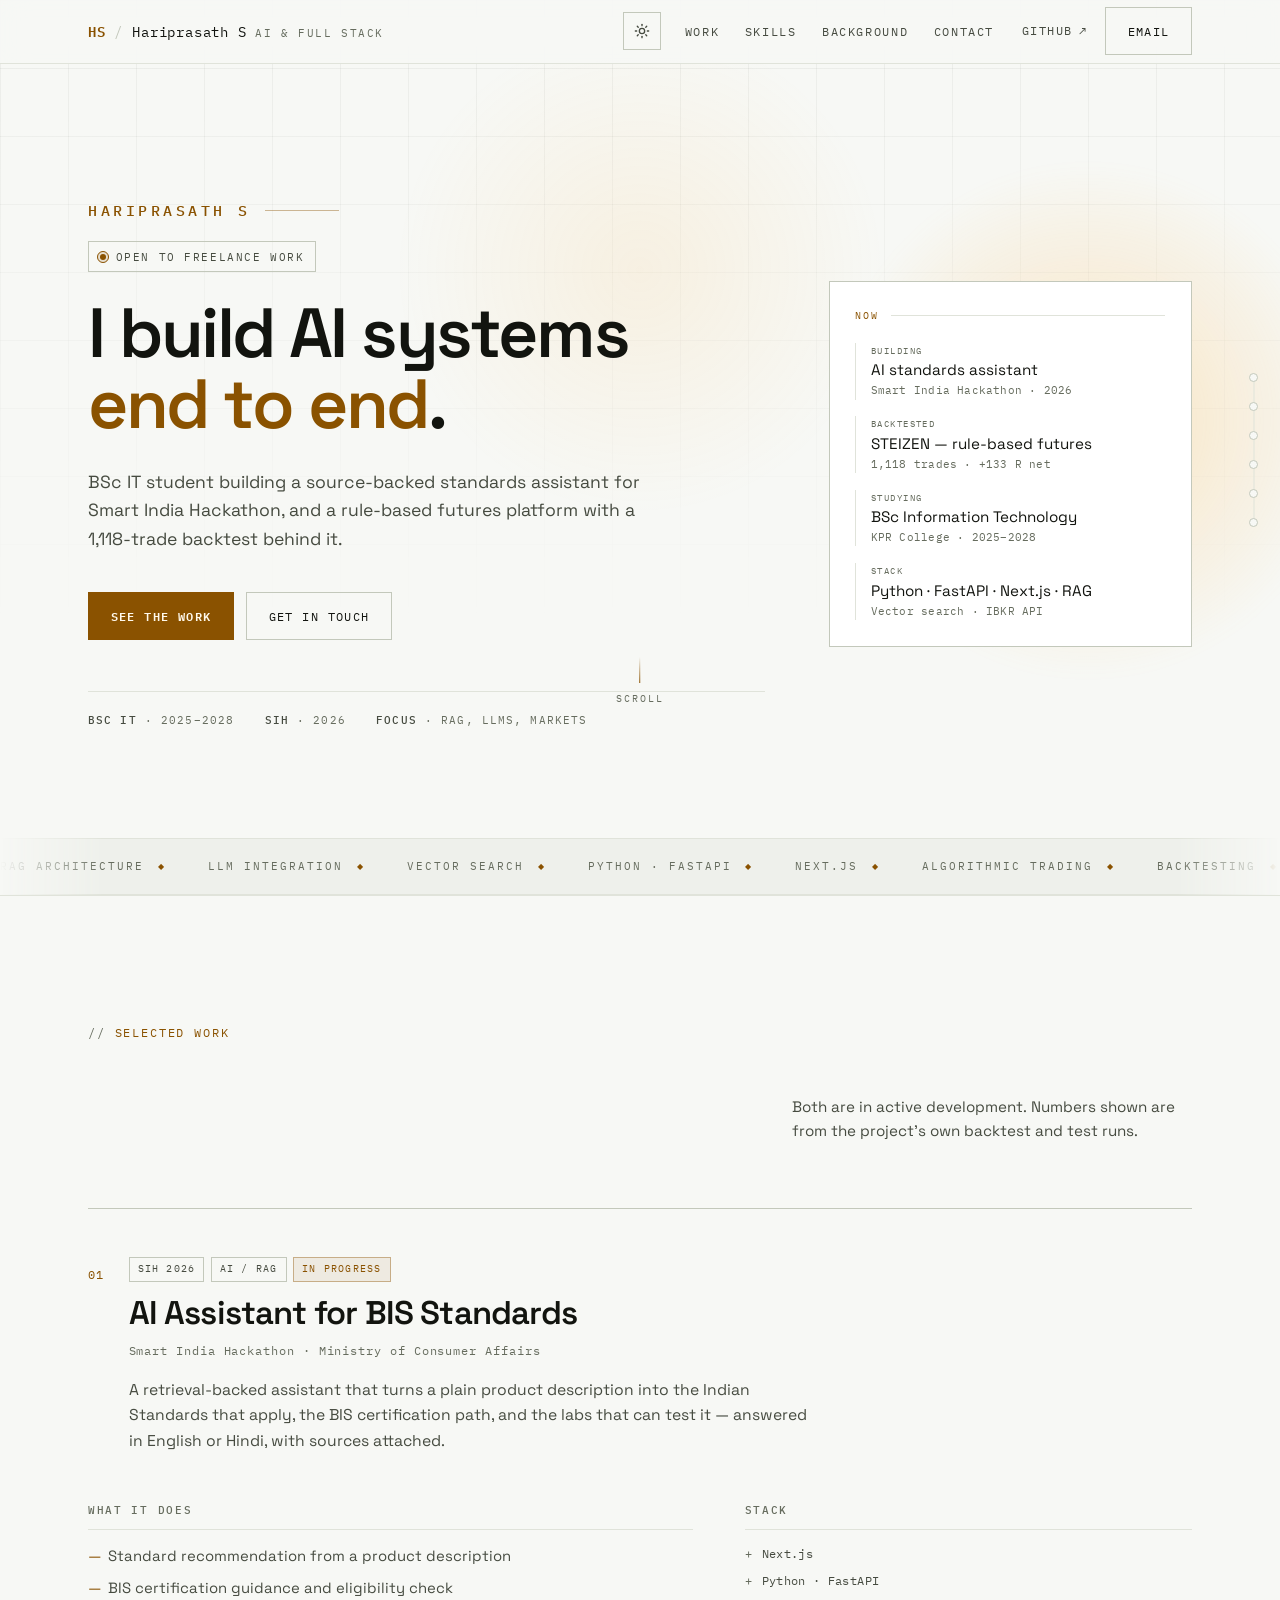
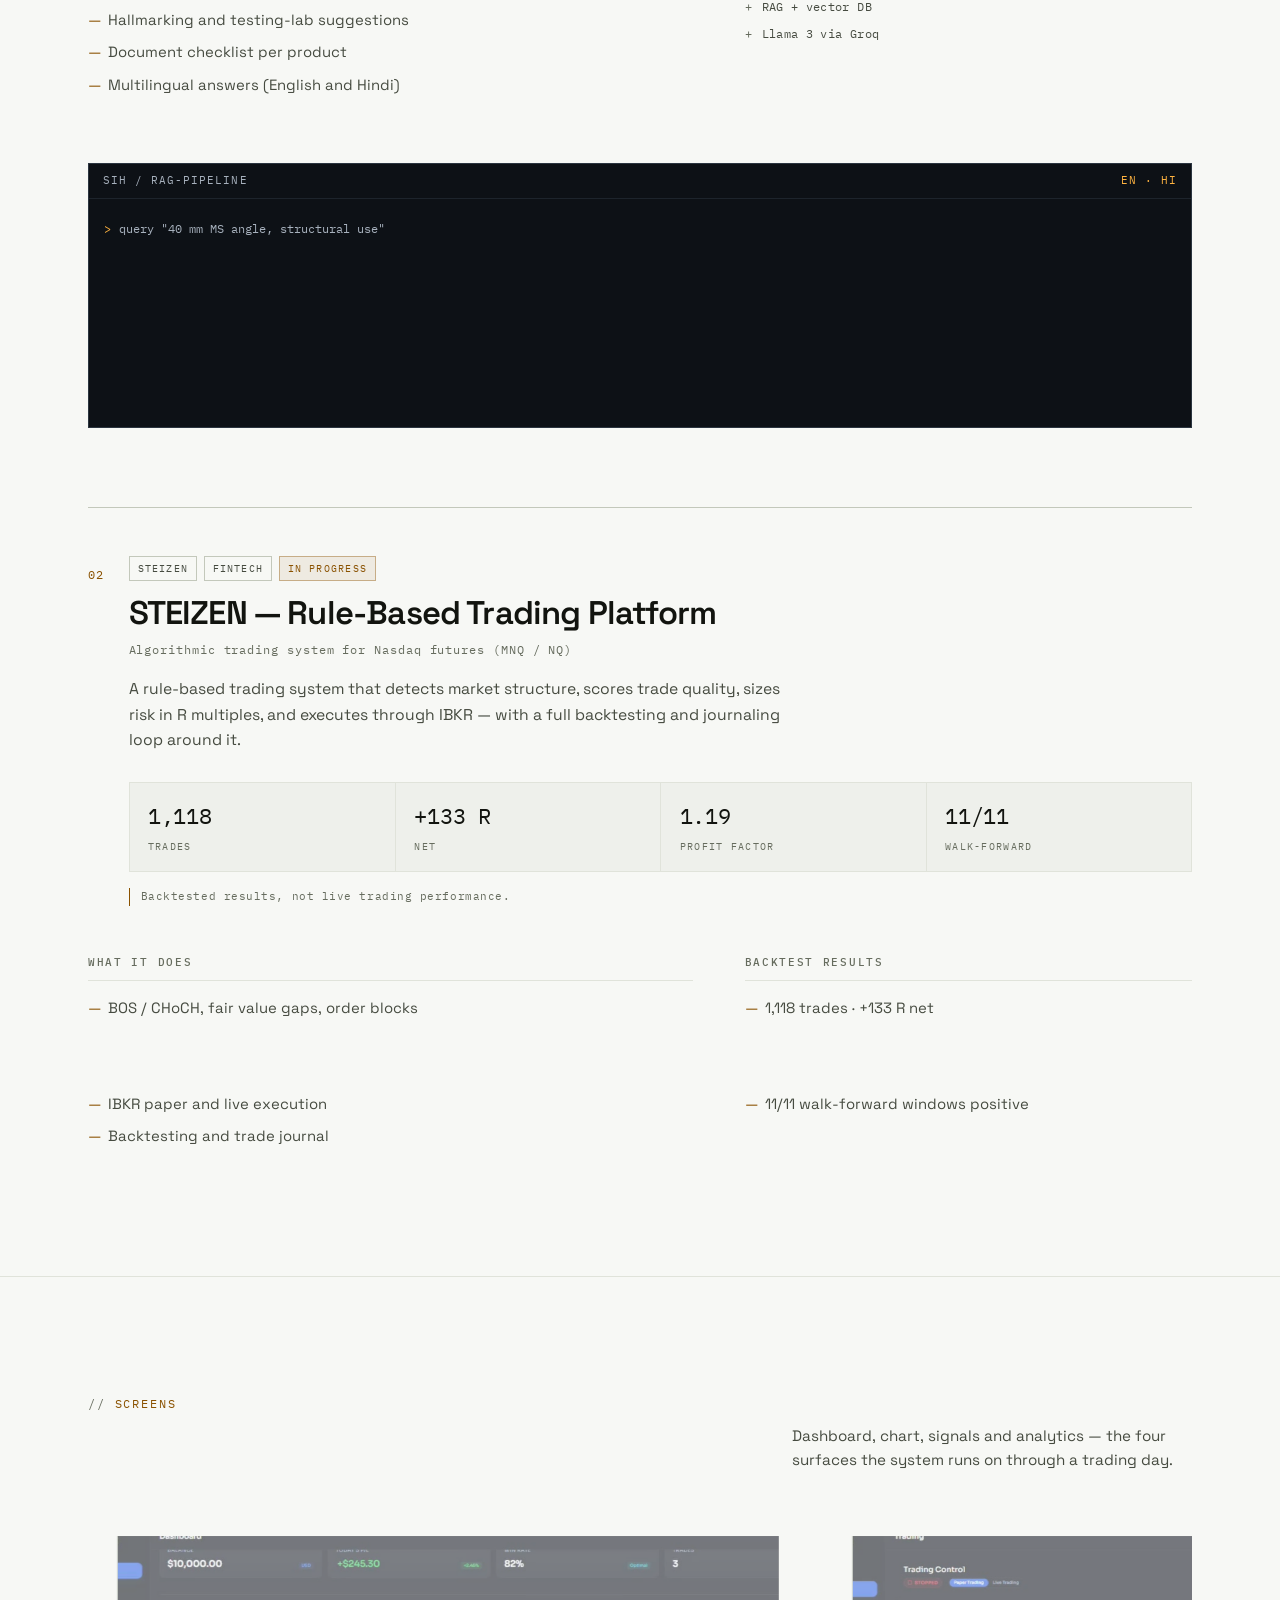
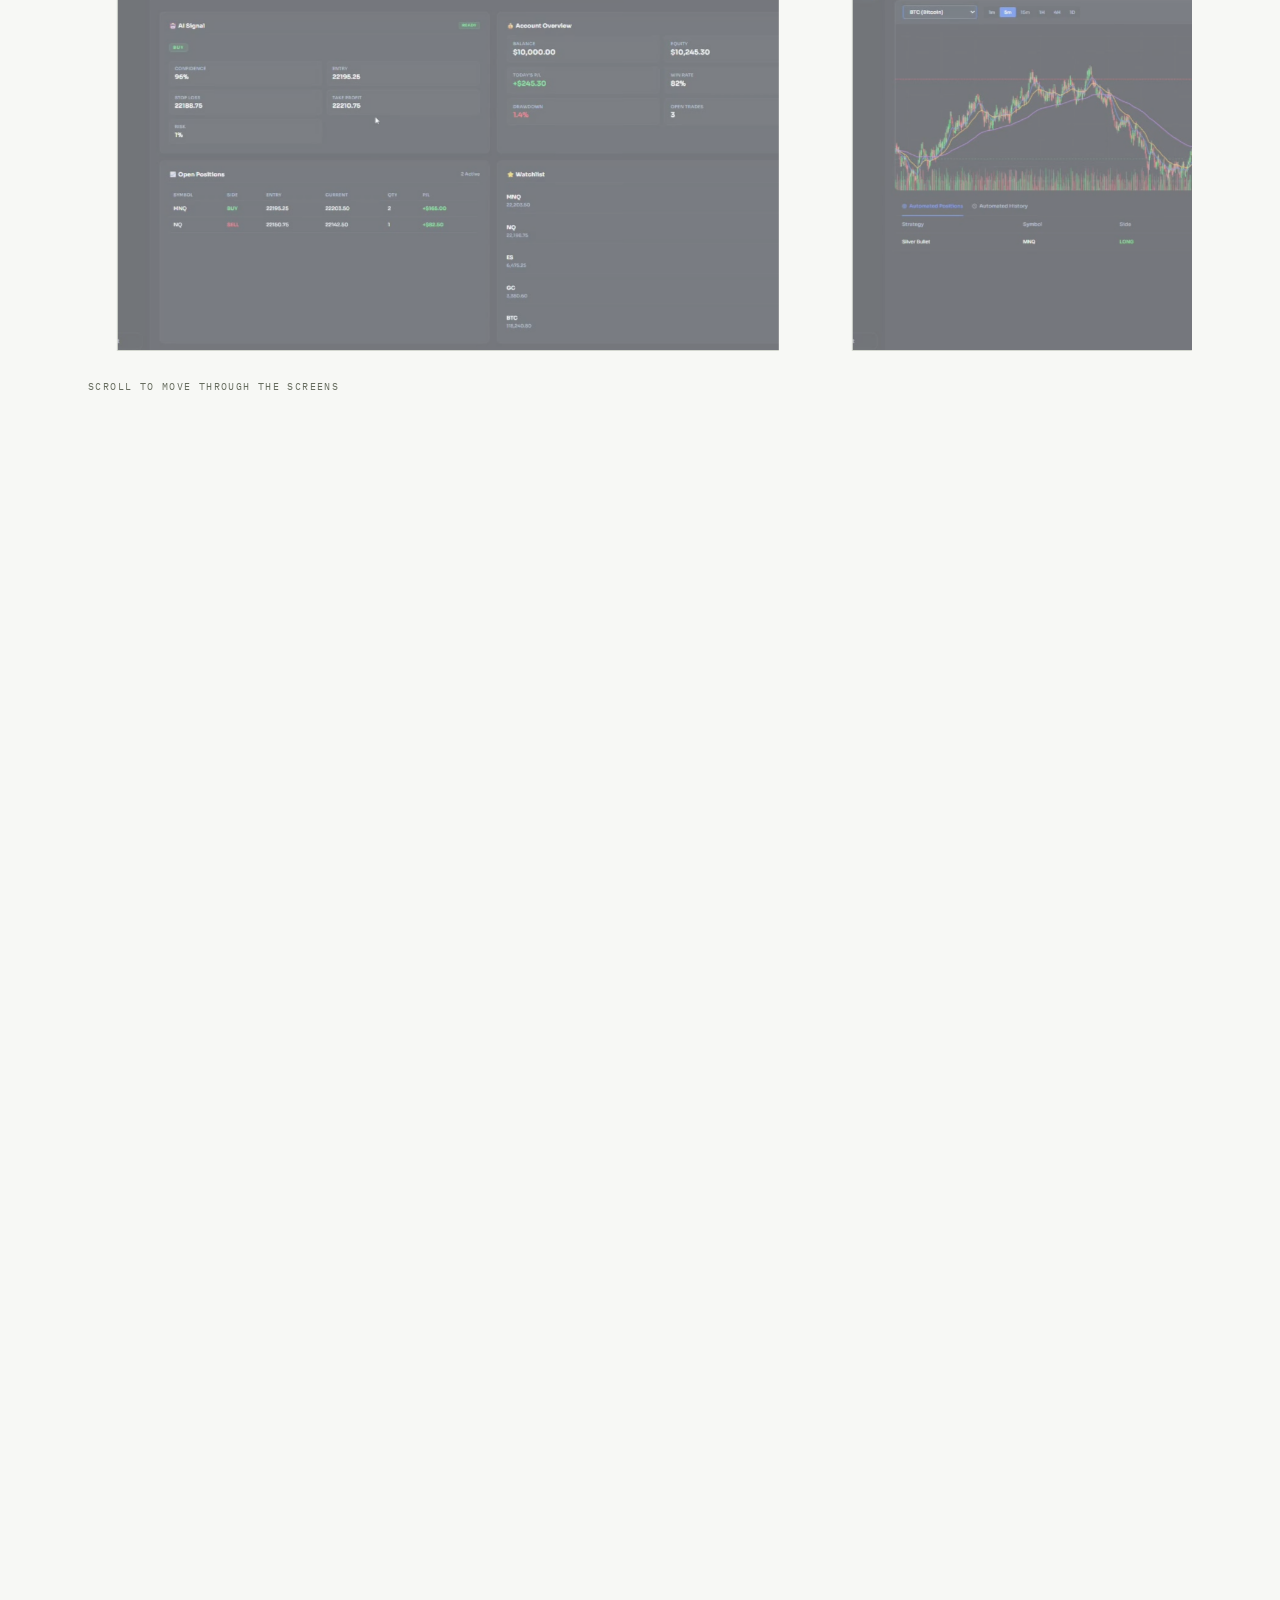
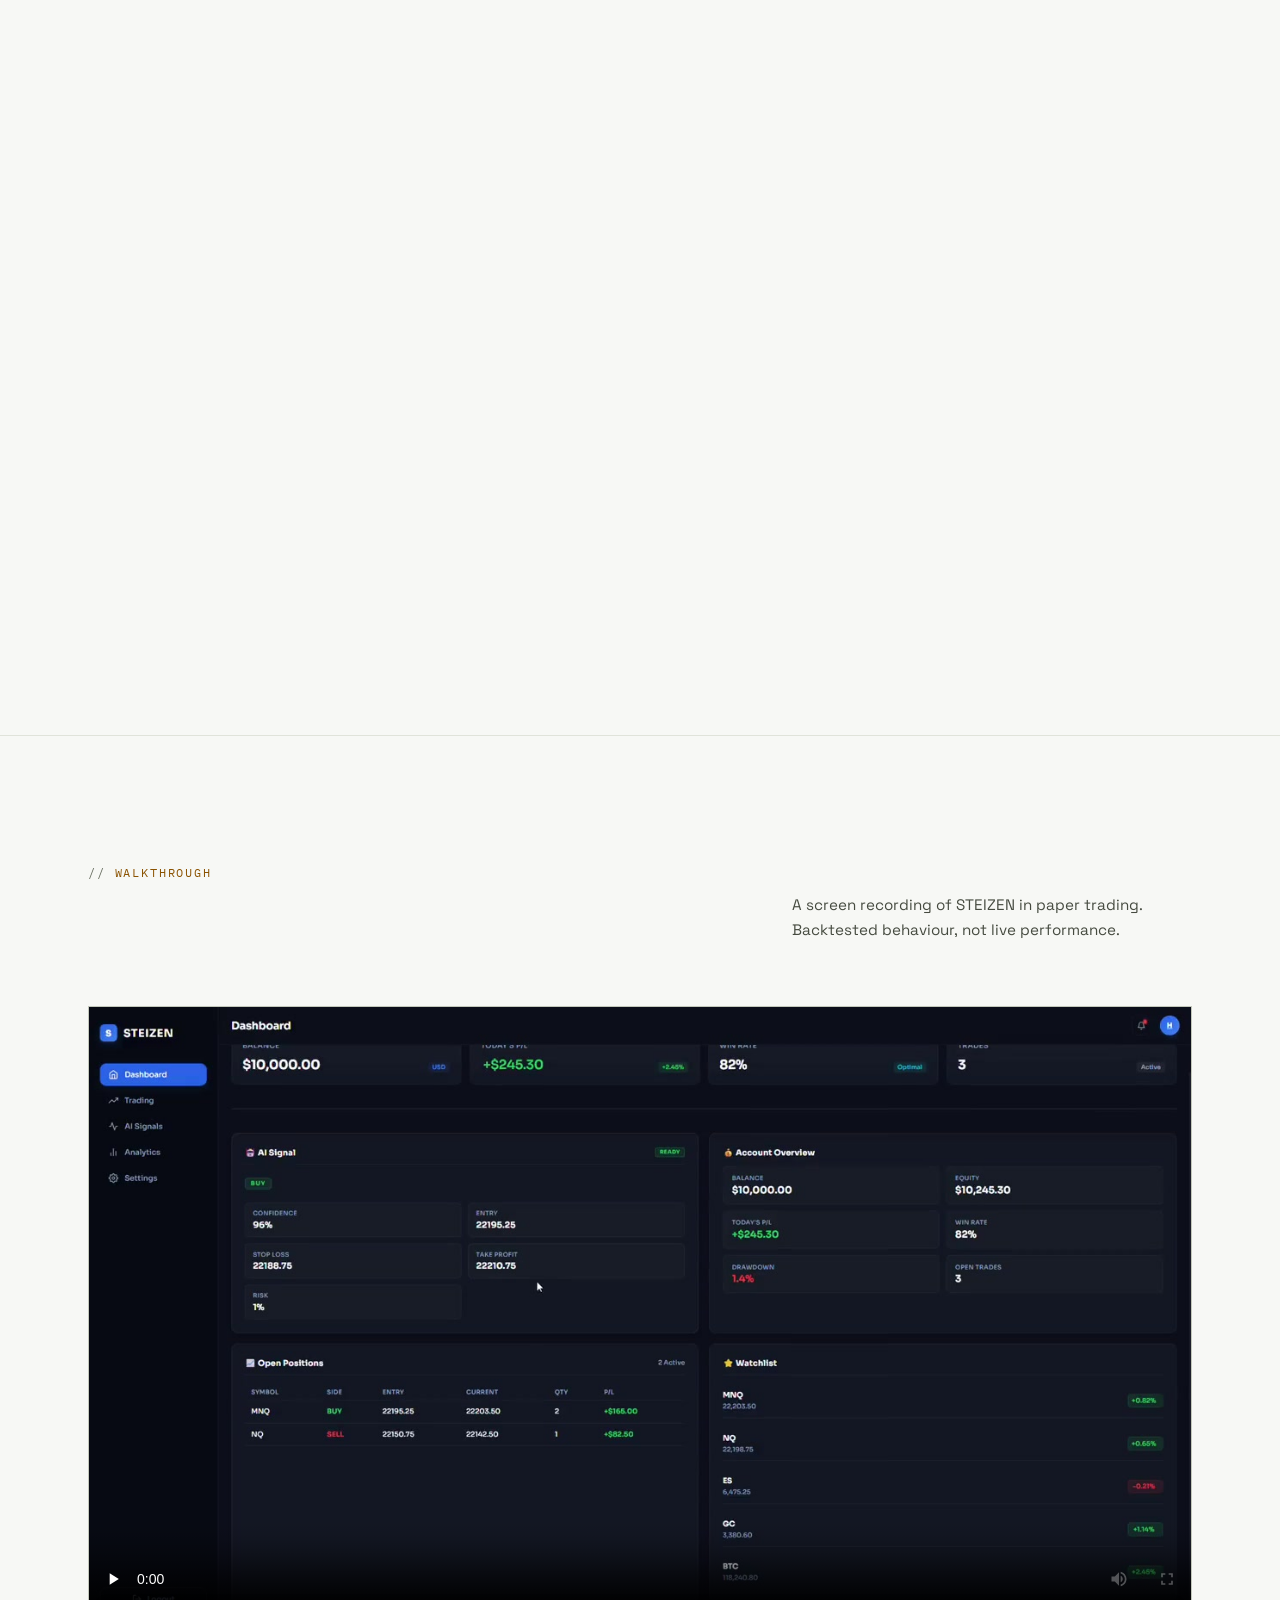
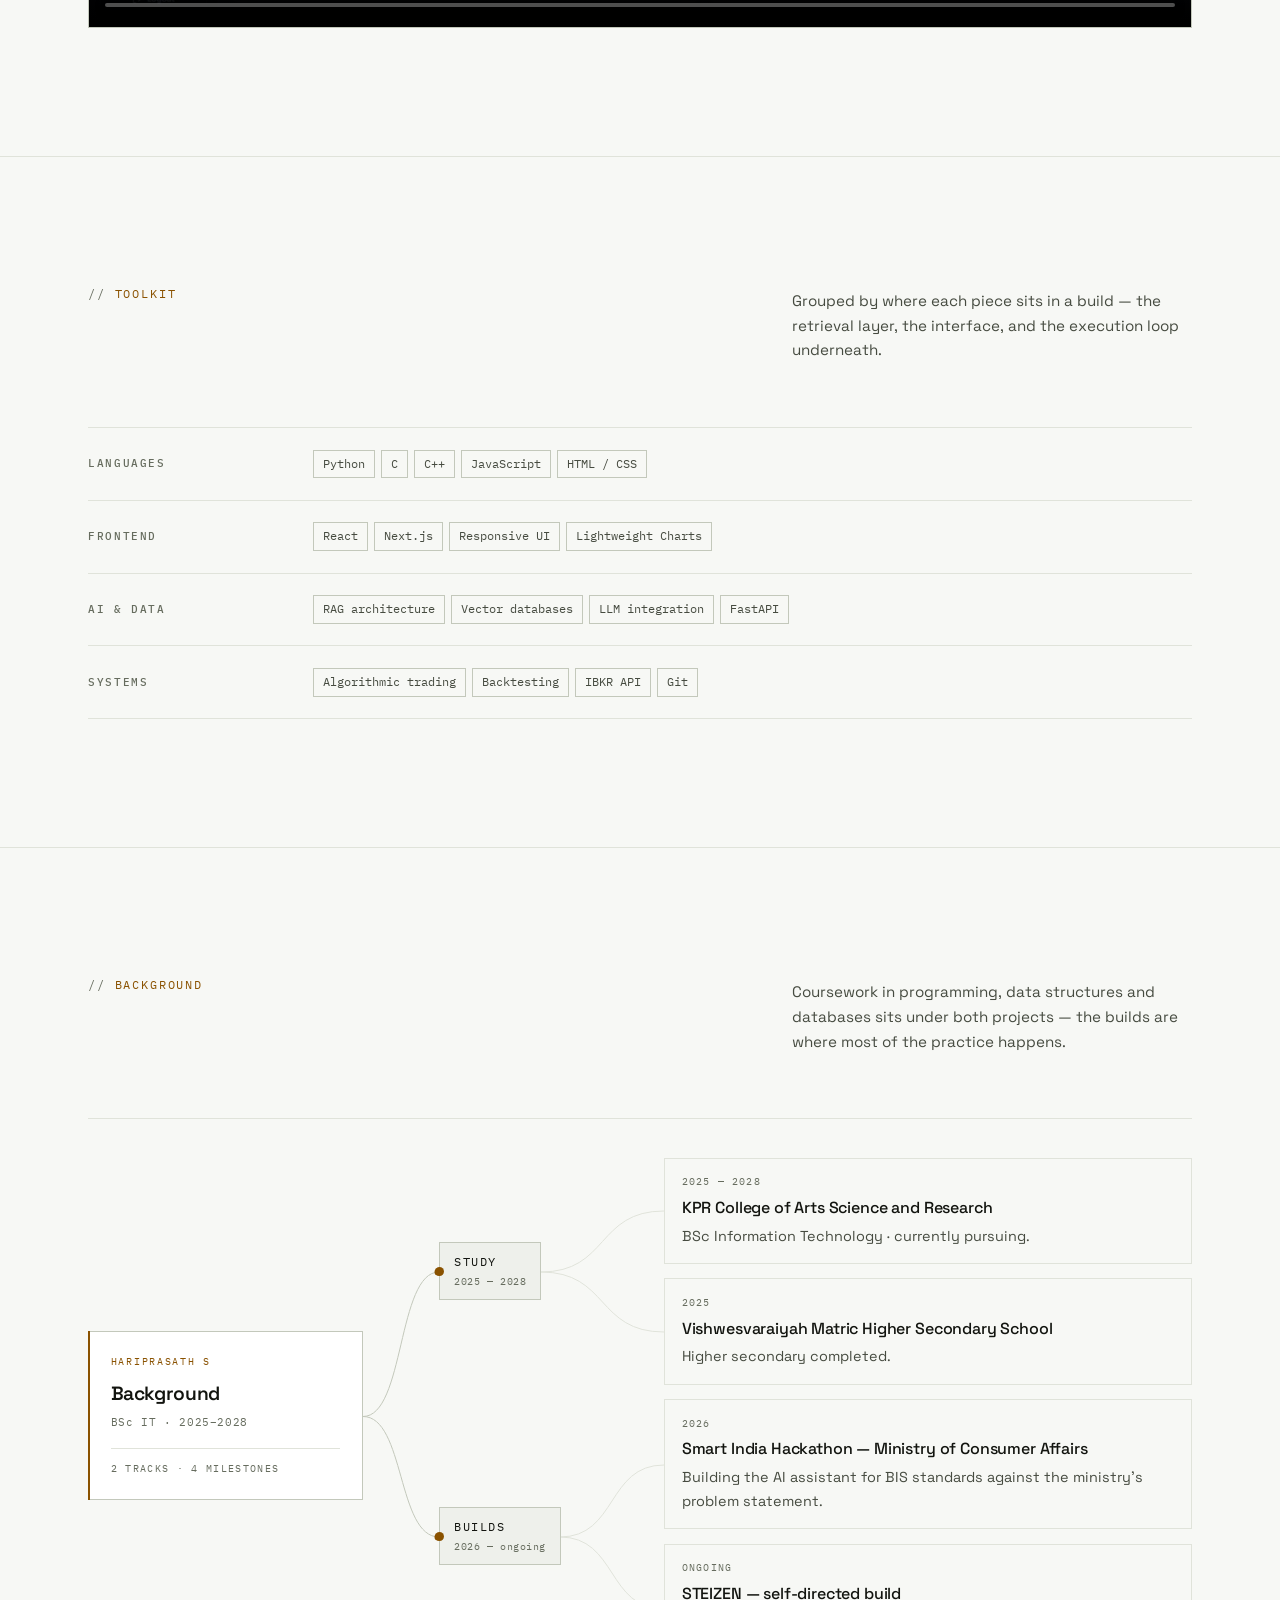
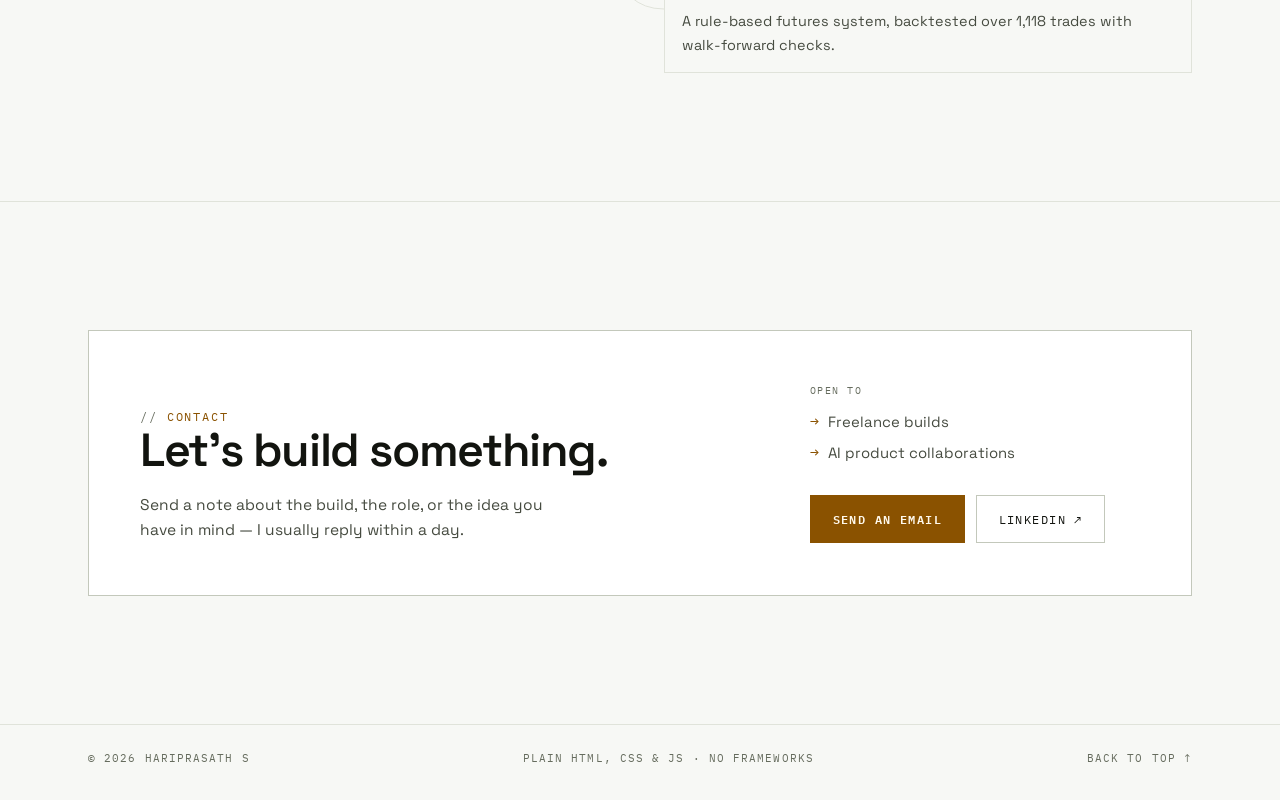
==== commit 4094776f: "Give shared links a preview image LinkedIn and other unfurlers had nothing to show for the site, so " ====
--- a/index.html
+++ b/index.html
@@ -8,6 +8,21 @@
     <meta name="theme-color" content="#090b0e">
     <meta name="color-scheme" content="dark">
     <meta name="author" content="Hariprasath S">
+
+    <!-- Link previews: the dark hero, so shared links carry the site instead of a blank card. -->
+    <meta property="og:type" content="website">
+    <meta property="og:site_name" content="Hariprasath S">
+    <meta property="og:title" content="Hariprasath S — AI Systems &amp; Full Stack">
+    <meta property="og:description" content="IT student and full-stack developer building AI assistants and algorithmic trading systems. Selected work, stack, and contact.">
+    <meta property="og:url" content="https://portfolio-static-lilac.vercel.app/">
+    <meta property="og:image" content="https://portfolio-static-lilac.vercel.app/assets/og.png">
+    <meta property="og:image:width" content="1440">
+    <meta property="og:image:height" content="900">
+    <meta property="og:image:alt" content="The portfolio homepage in dark theme: \"I build AI systems end to end\" beside a Now panel.">
+    <meta name="twitter:card" content="summary_large_image">
+    <meta name="twitter:title" content="Hariprasath S — AI Systems &amp; Full Stack">
+    <meta name="twitter:description" content="AI assistants and algorithmic trading systems. Selected work, stack, and contact.">
+    <meta name="twitter:image" content="https://portfolio-static-lilac.vercel.app/assets/og.png">
 
     <link rel="icon" href="data:image/svg+xml,%3Csvg xmlns='http://www.w3.org/2000/svg' viewBox='0 0 64 64'%3E%3Crect width='64' height='64' fill='%23090b0e'/%3E%3Ctext x='50%25' y='56%25' text-anchor='middle' font-family='monospace' font-weight='700' font-size='30' fill='%23ffb340'%3EHS%3C/text%3E%3C/svg%3E">
     <script src="assets/theme-init.js"></script>
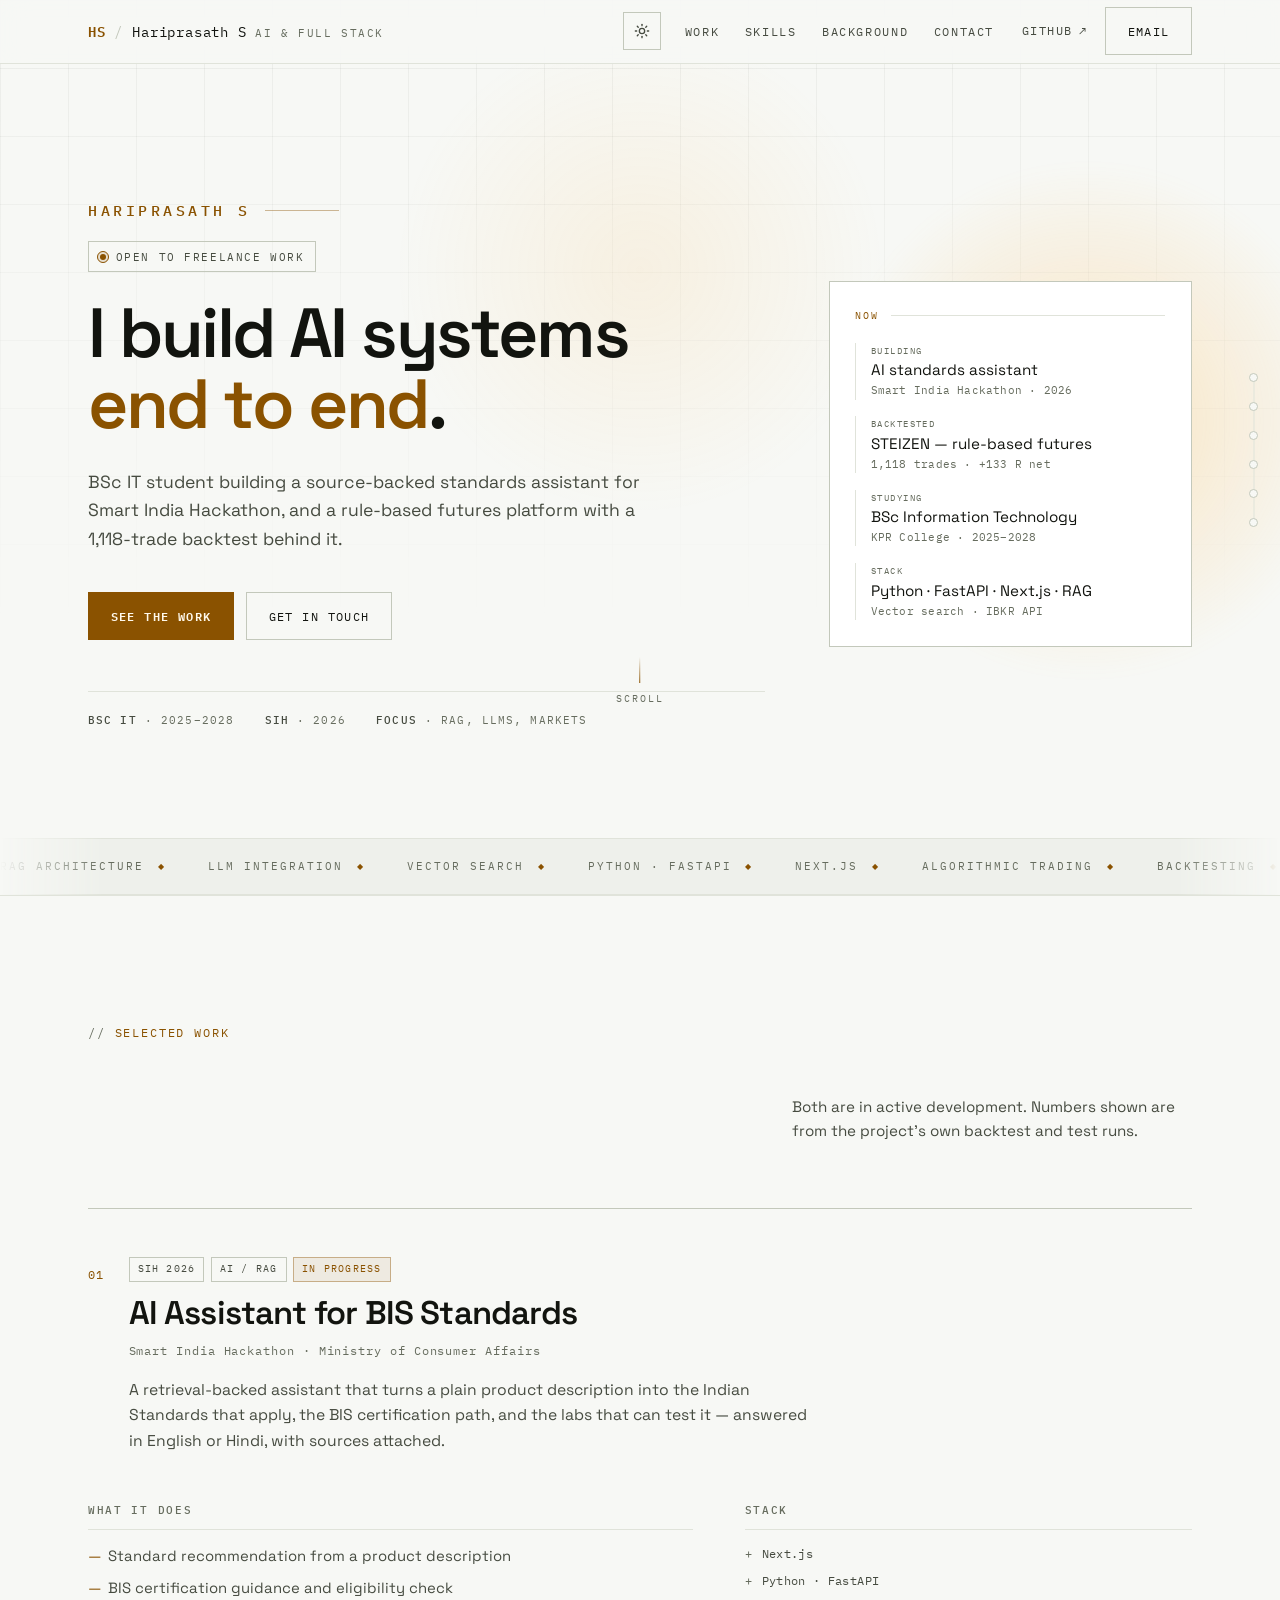
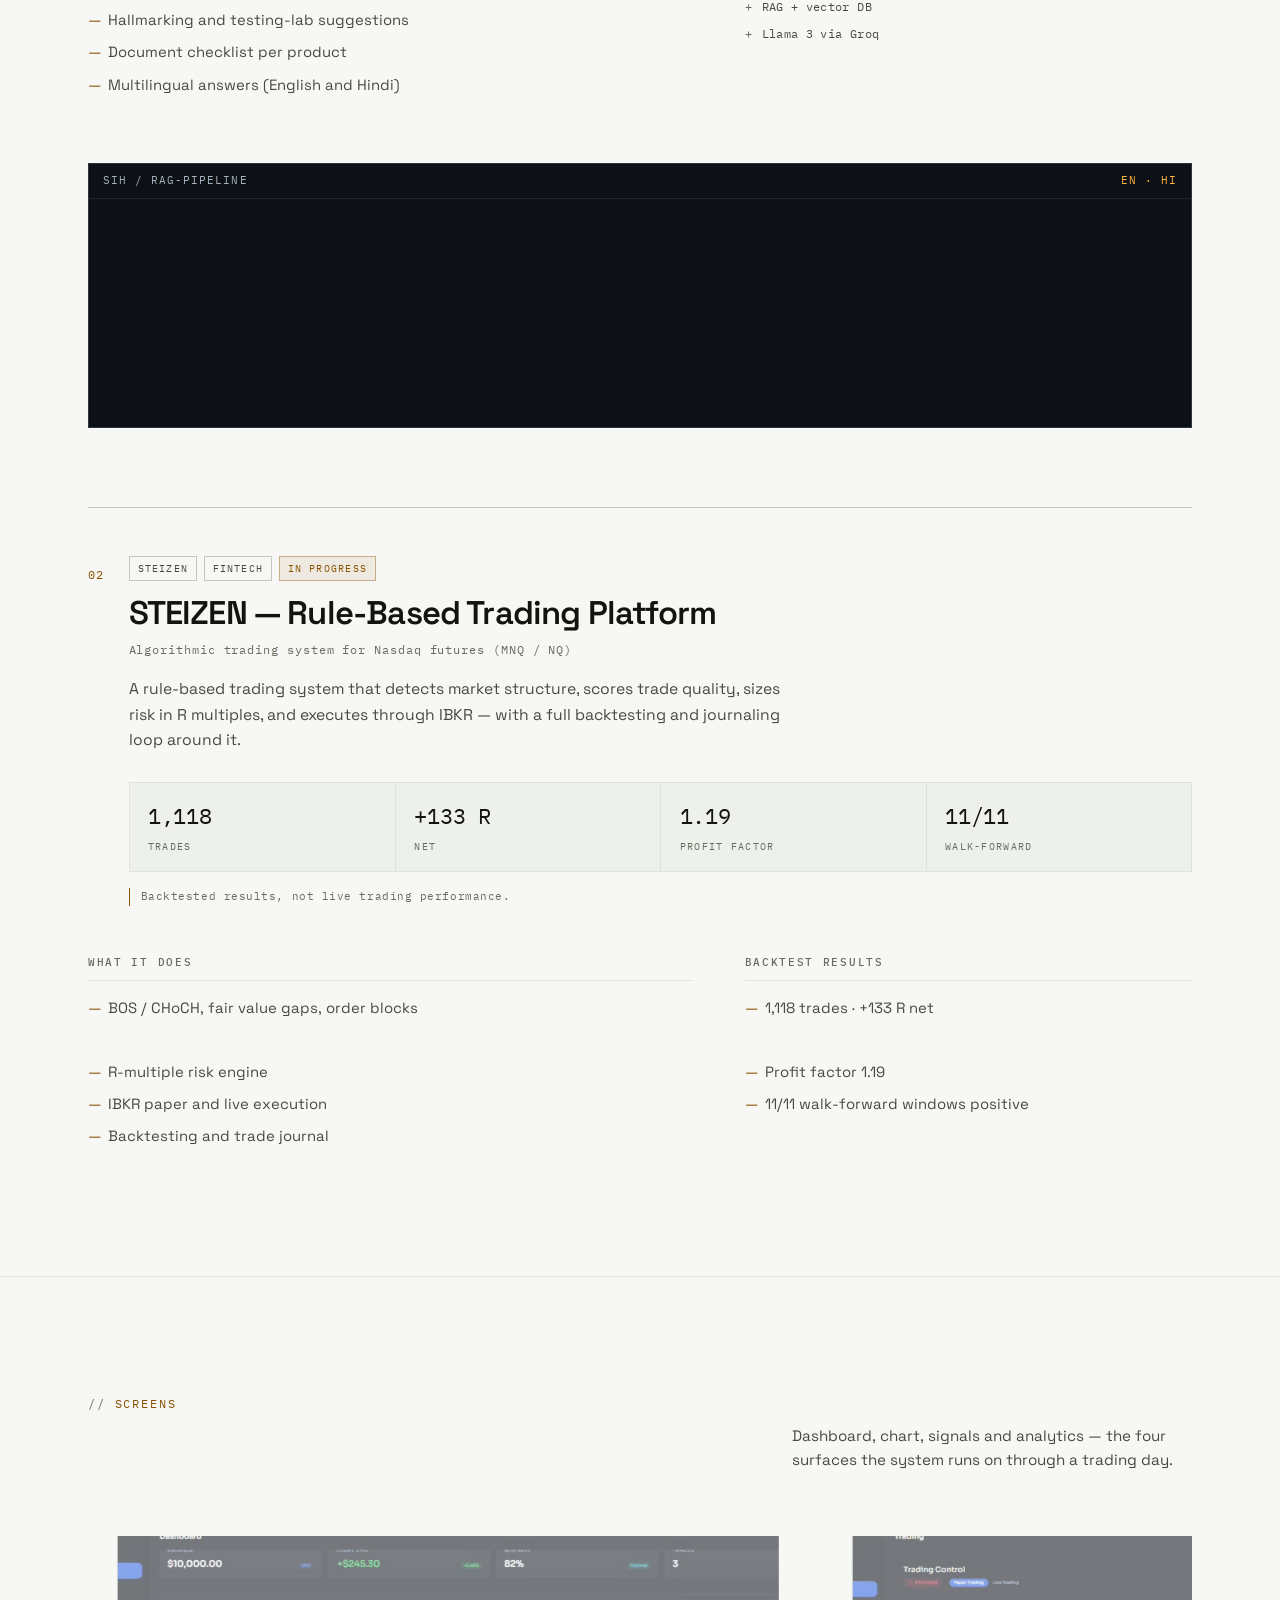
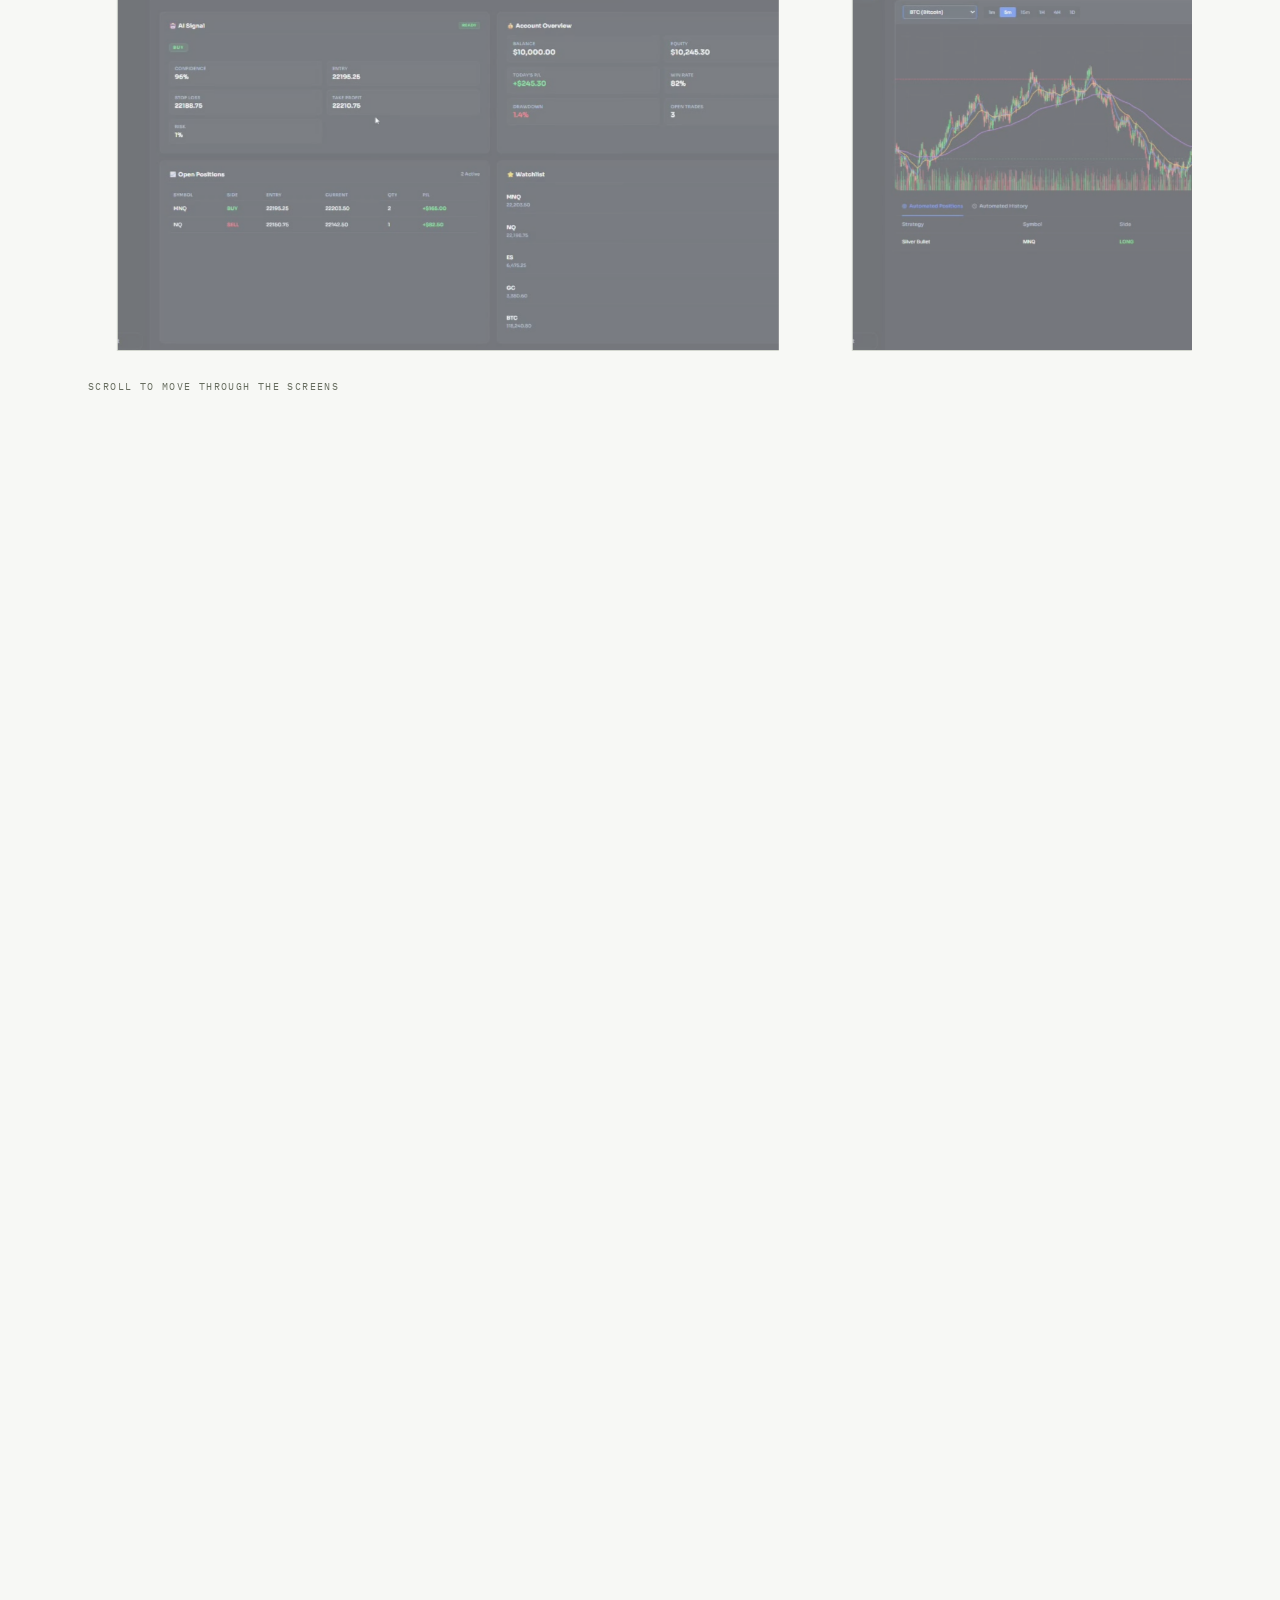
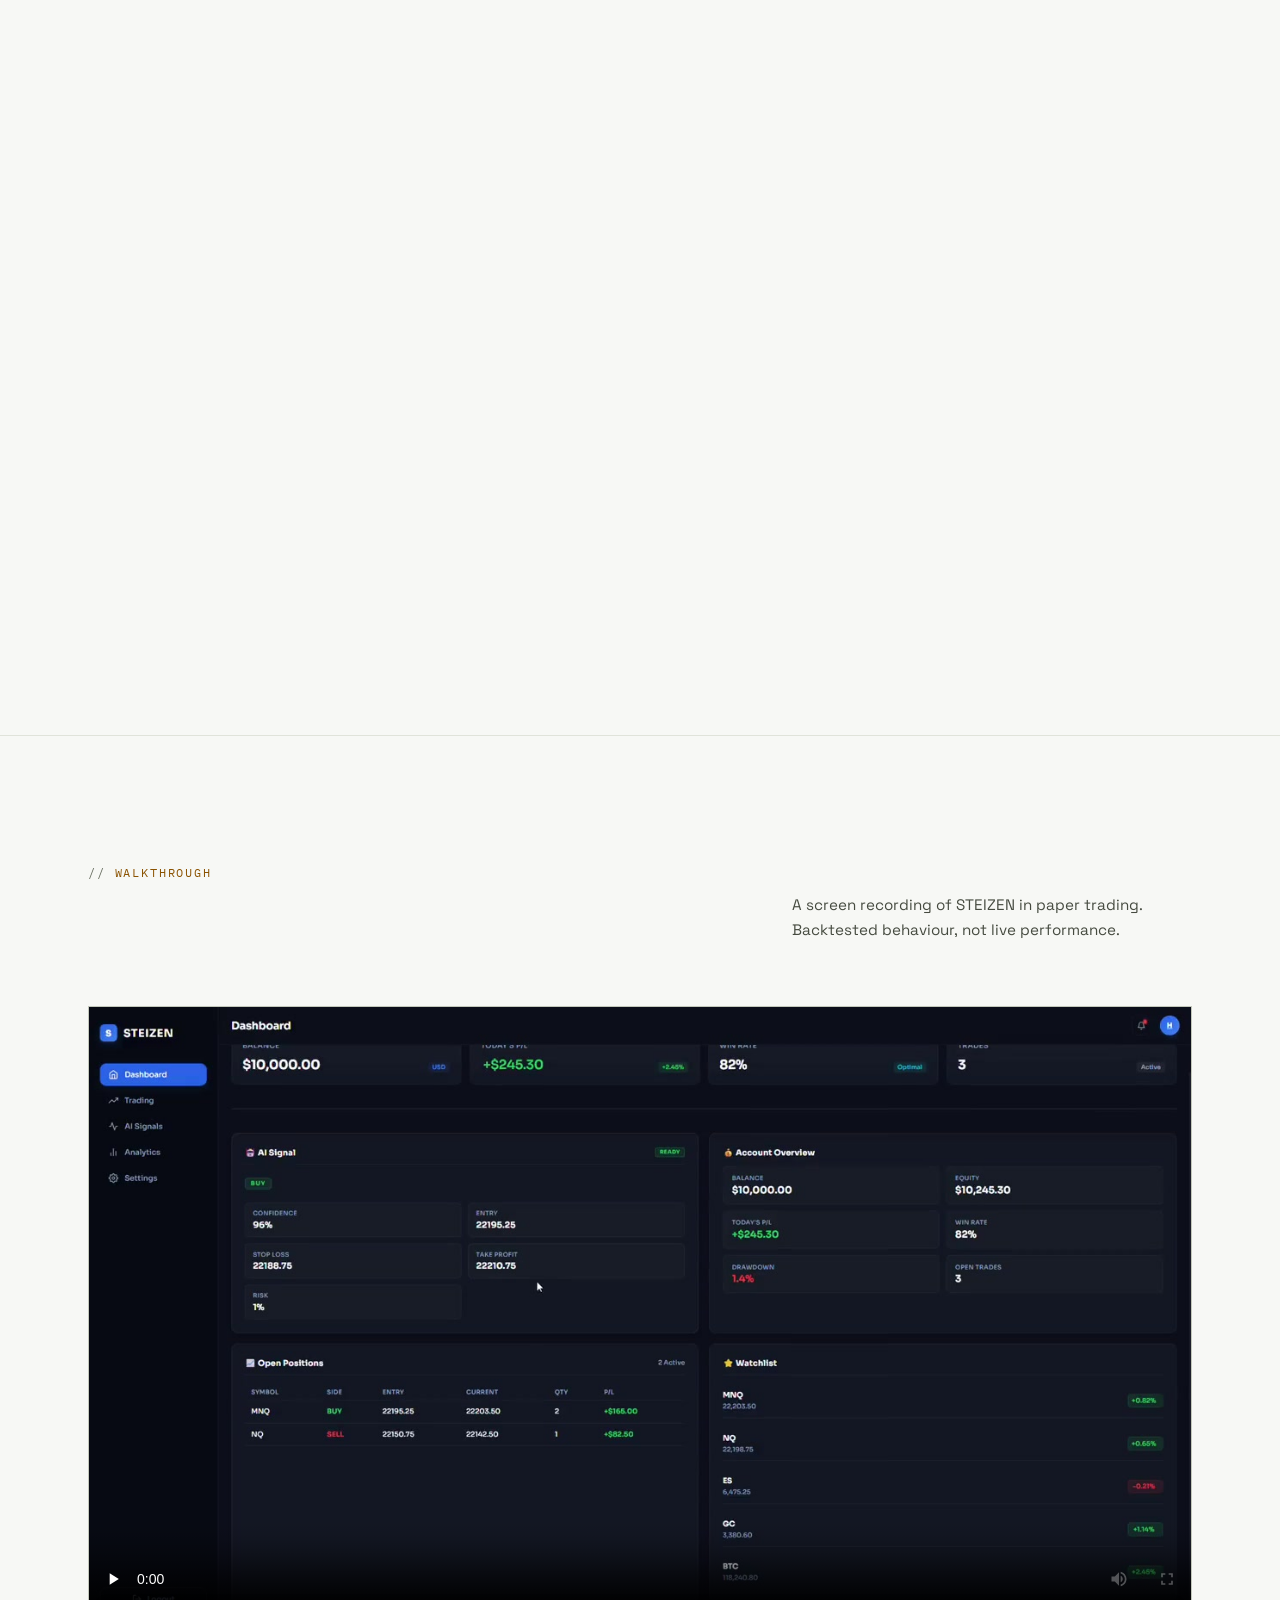
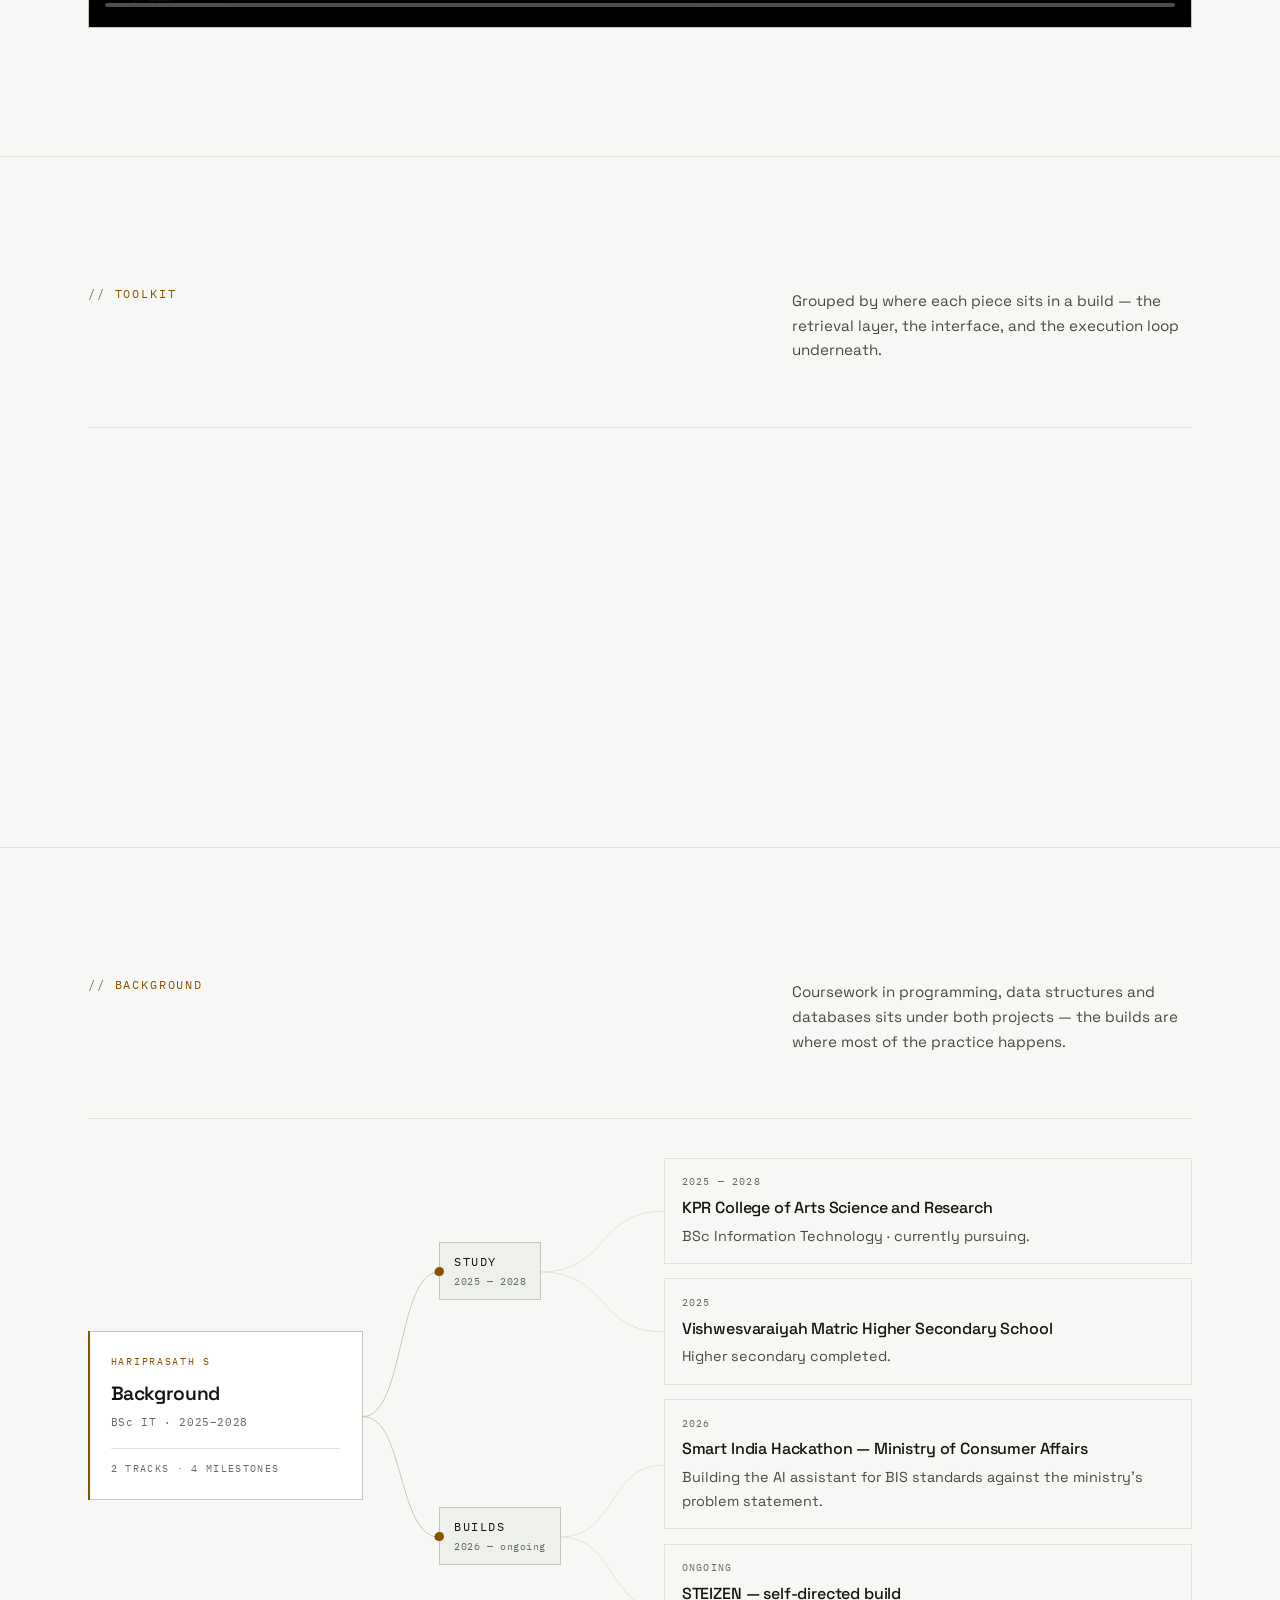
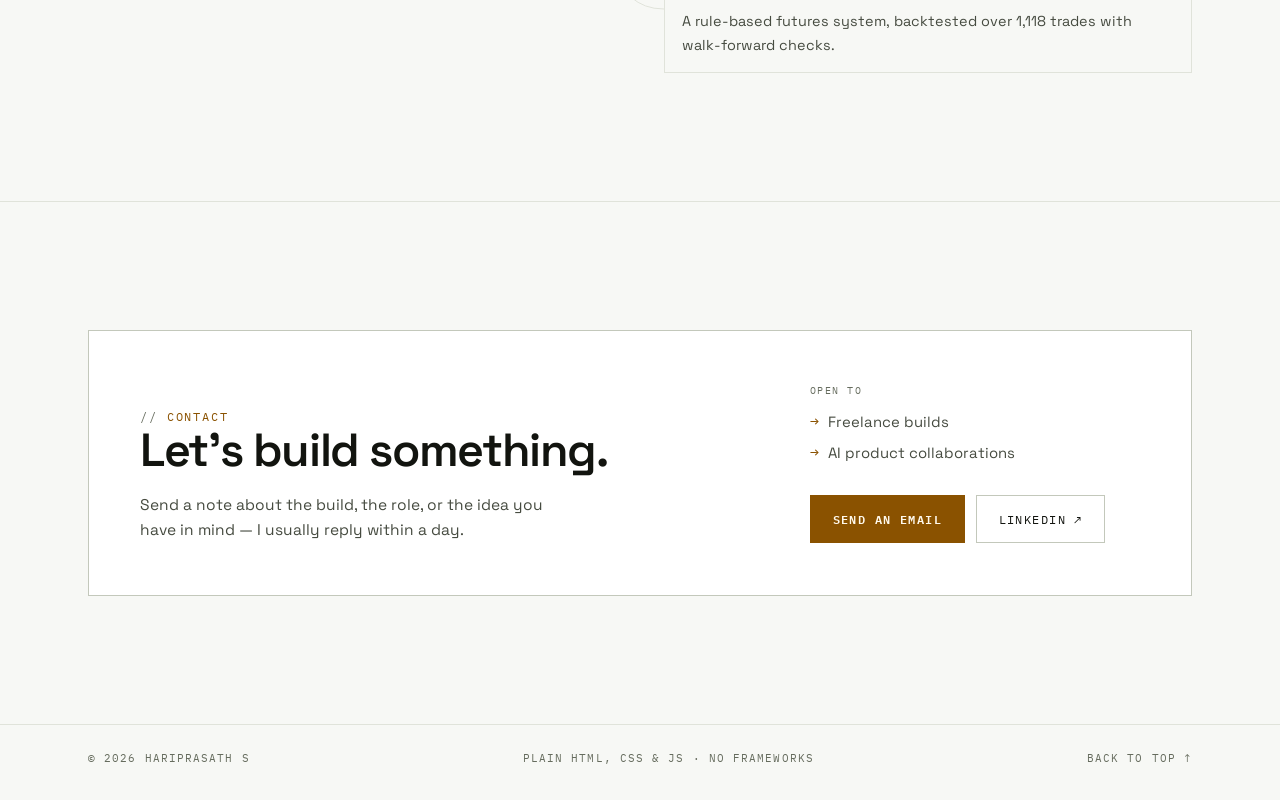
==== commit 99cf2462: "Name the social card after its purpose, not its source file. The preview image is now assets/social-" ====
--- a/index.html
+++ b/index.html
@@ -15,14 +15,14 @@
     <meta property="og:title" content="Hariprasath S — AI Systems &amp; Full Stack">
     <meta property="og:description" content="IT student and full-stack developer building AI assistants and algorithmic trading systems. Selected work, stack, and contact.">
     <meta property="og:url" content="https://portfolio-static-lilac.vercel.app/">
-    <meta property="og:image" content="https://portfolio-static-lilac.vercel.app/assets/og.png">
+    <meta property="og:image" content="https://portfolio-static-lilac.vercel.app/assets/social-card.png">
     <meta property="og:image:width" content="1440">
     <meta property="og:image:height" content="900">
     <meta property="og:image:alt" content="The portfolio homepage in dark theme: \"I build AI systems end to end\" beside a Now panel.">
     <meta name="twitter:card" content="summary_large_image">
     <meta name="twitter:title" content="Hariprasath S — AI Systems &amp; Full Stack">
     <meta name="twitter:description" content="AI assistants and algorithmic trading systems. Selected work, stack, and contact.">
-    <meta name="twitter:image" content="https://portfolio-static-lilac.vercel.app/assets/og.png">
+    <meta name="twitter:image" content="https://portfolio-static-lilac.vercel.app/assets/social-card.png">
 
     <link rel="icon" href="data:image/svg+xml,%3Csvg xmlns='http://www.w3.org/2000/svg' viewBox='0 0 64 64'%3E%3Crect width='64' height='64' fill='%23090b0e'/%3E%3Ctext x='50%25' y='56%25' text-anchor='middle' font-family='monospace' font-weight='700' font-size='30' fill='%23ffb340'%3EHS%3C/text%3E%3C/svg%3E">
     <script src="assets/theme-init.js"></script>
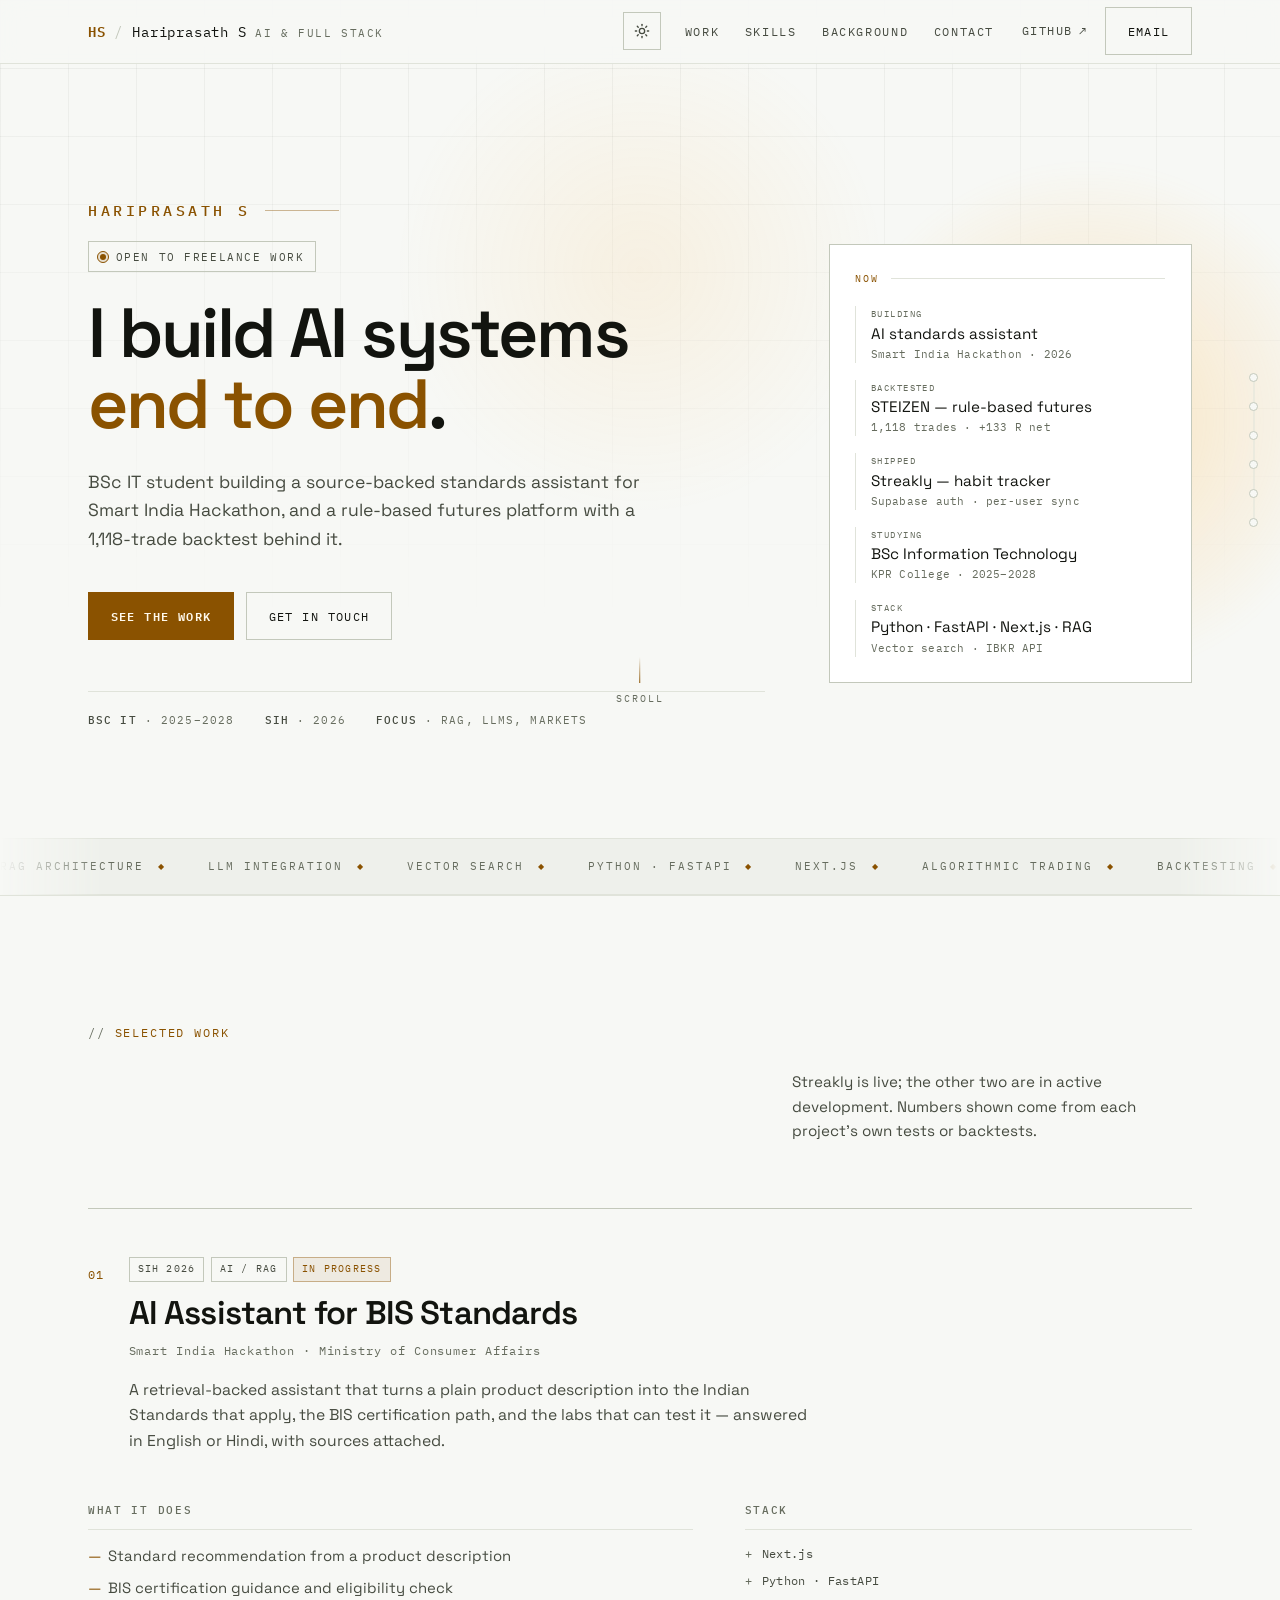
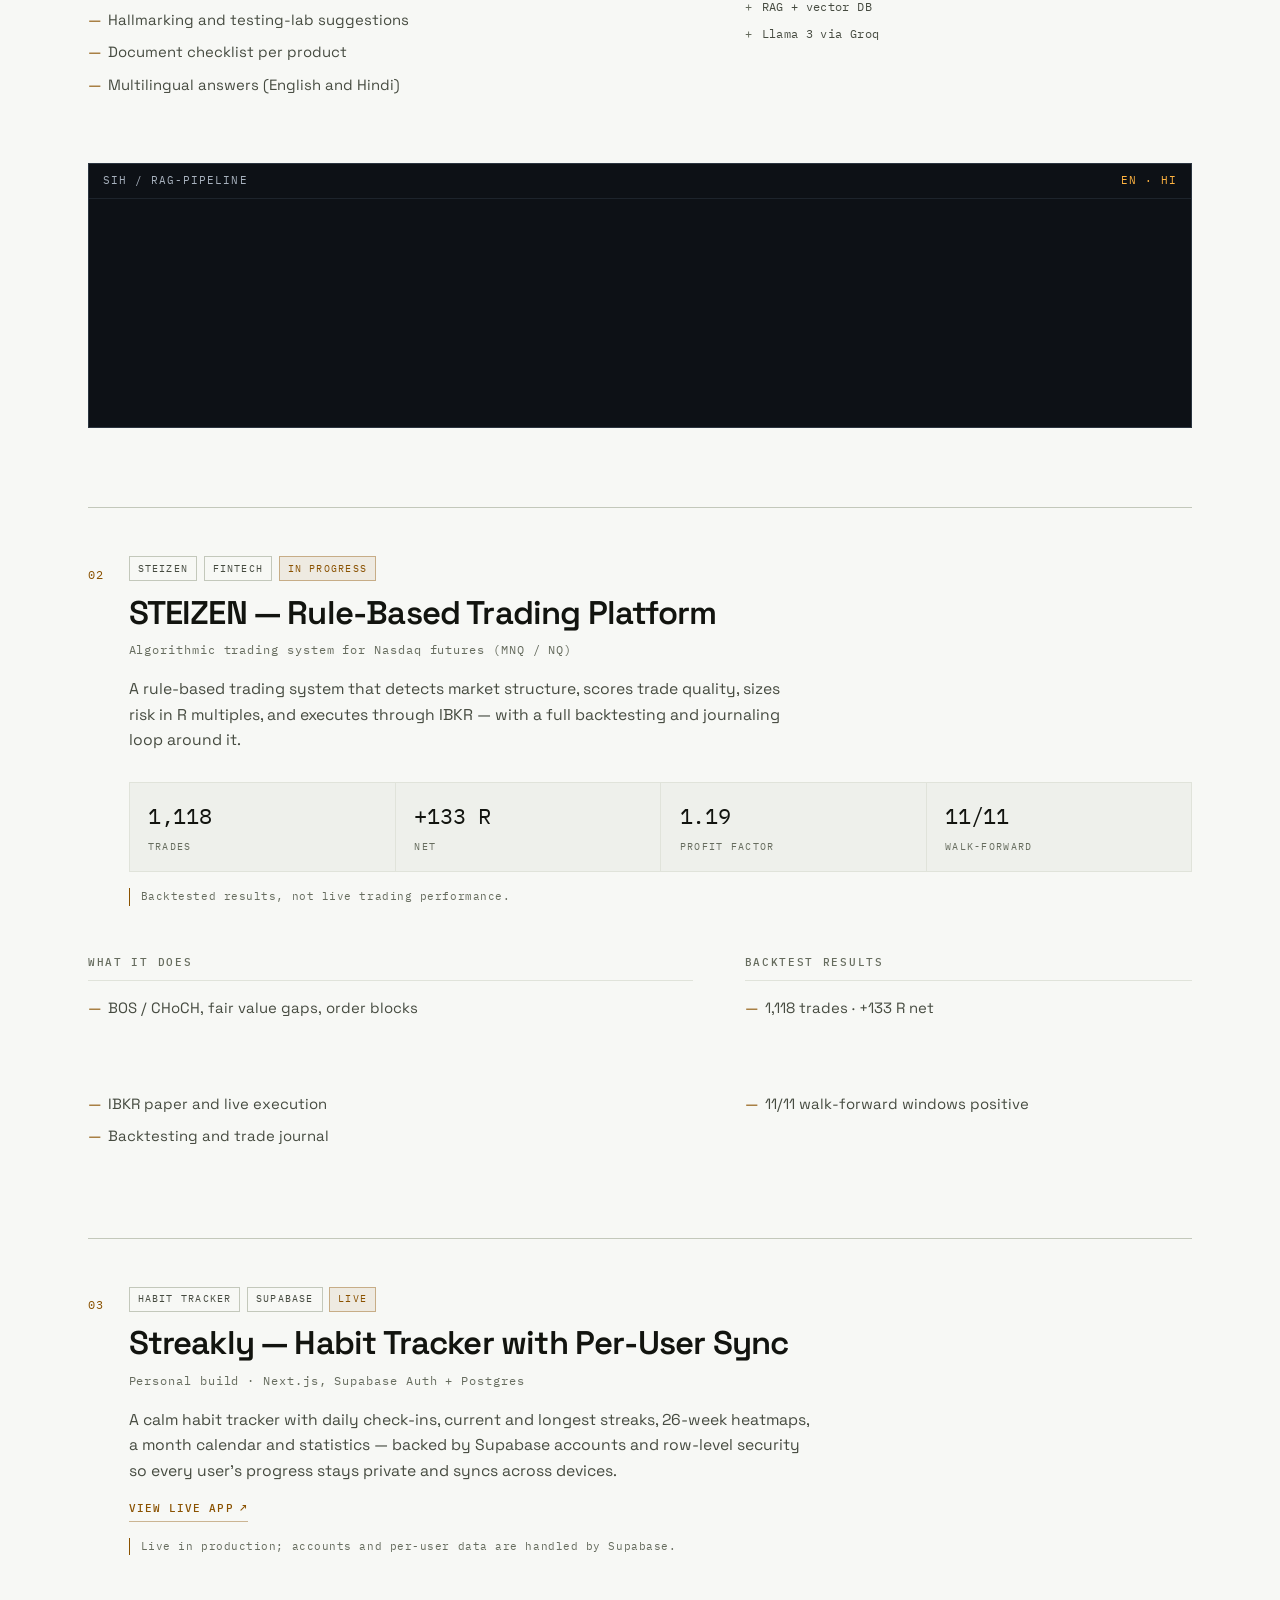
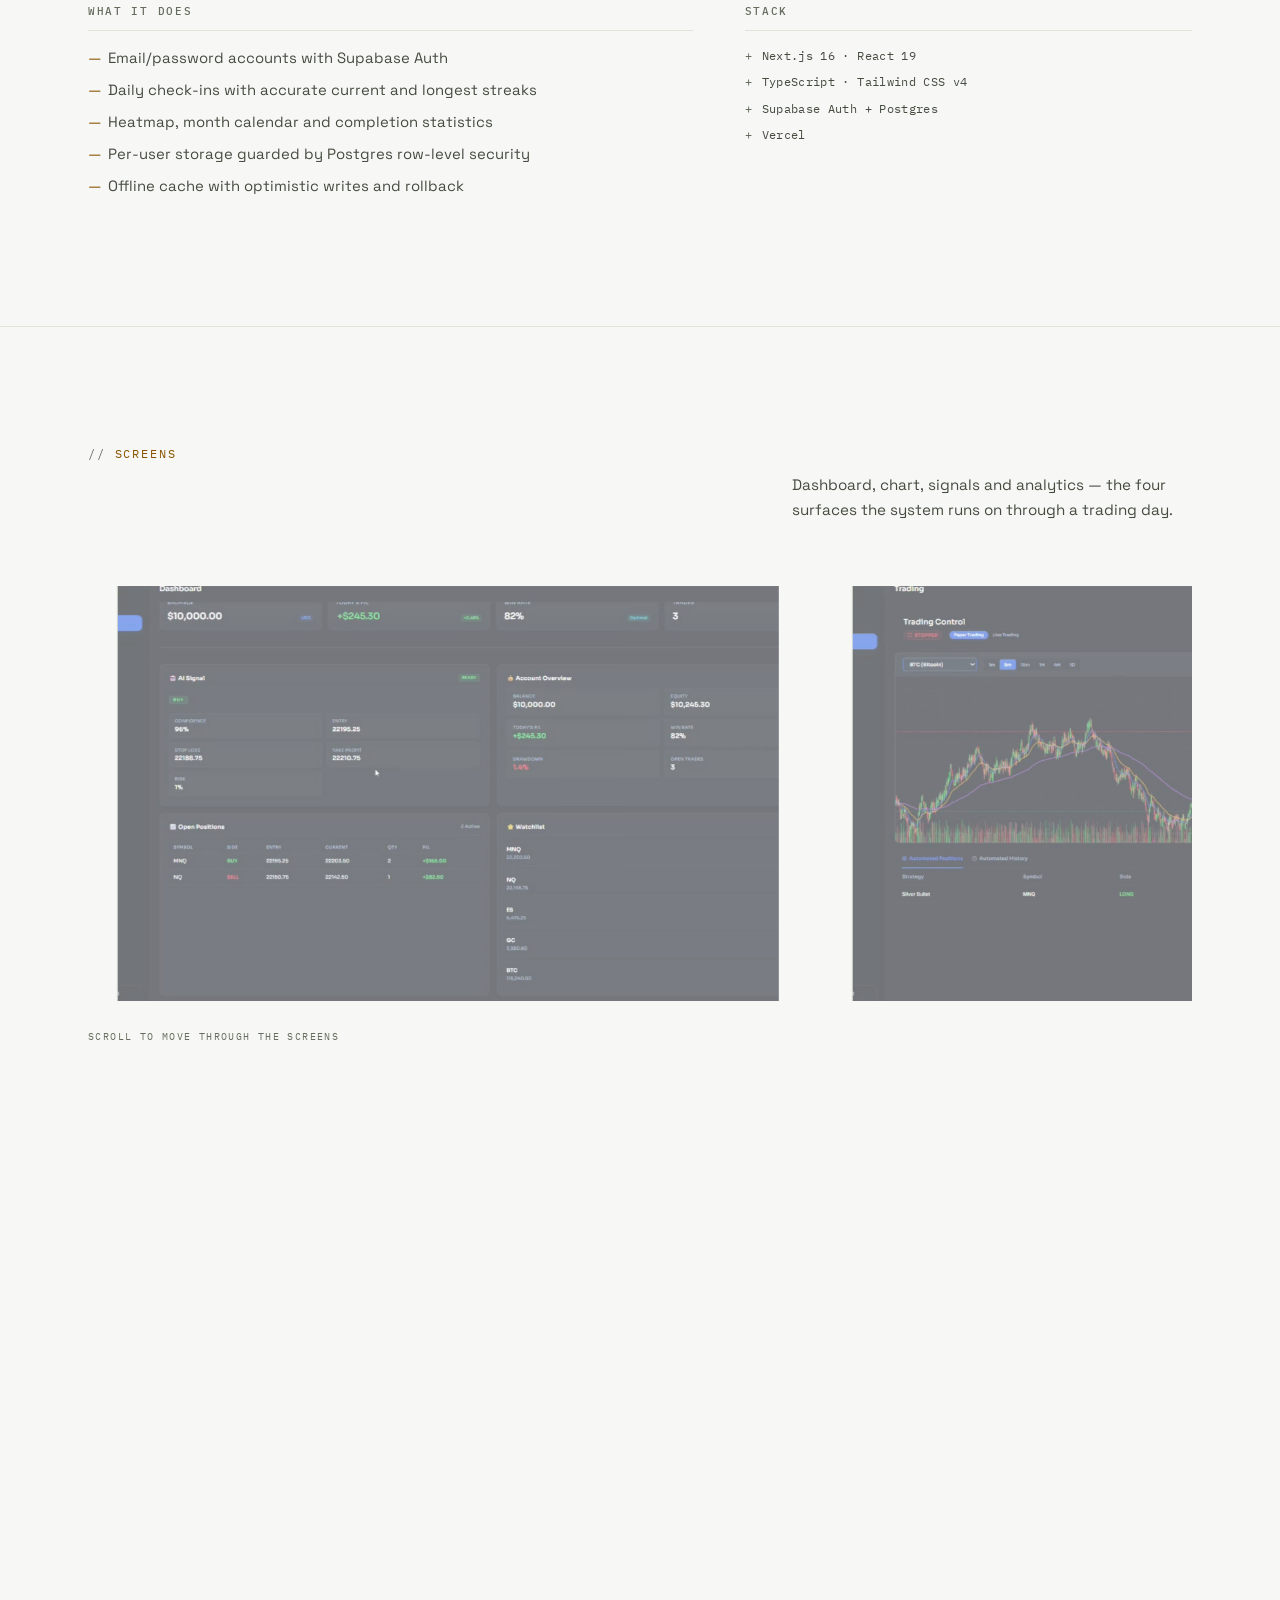
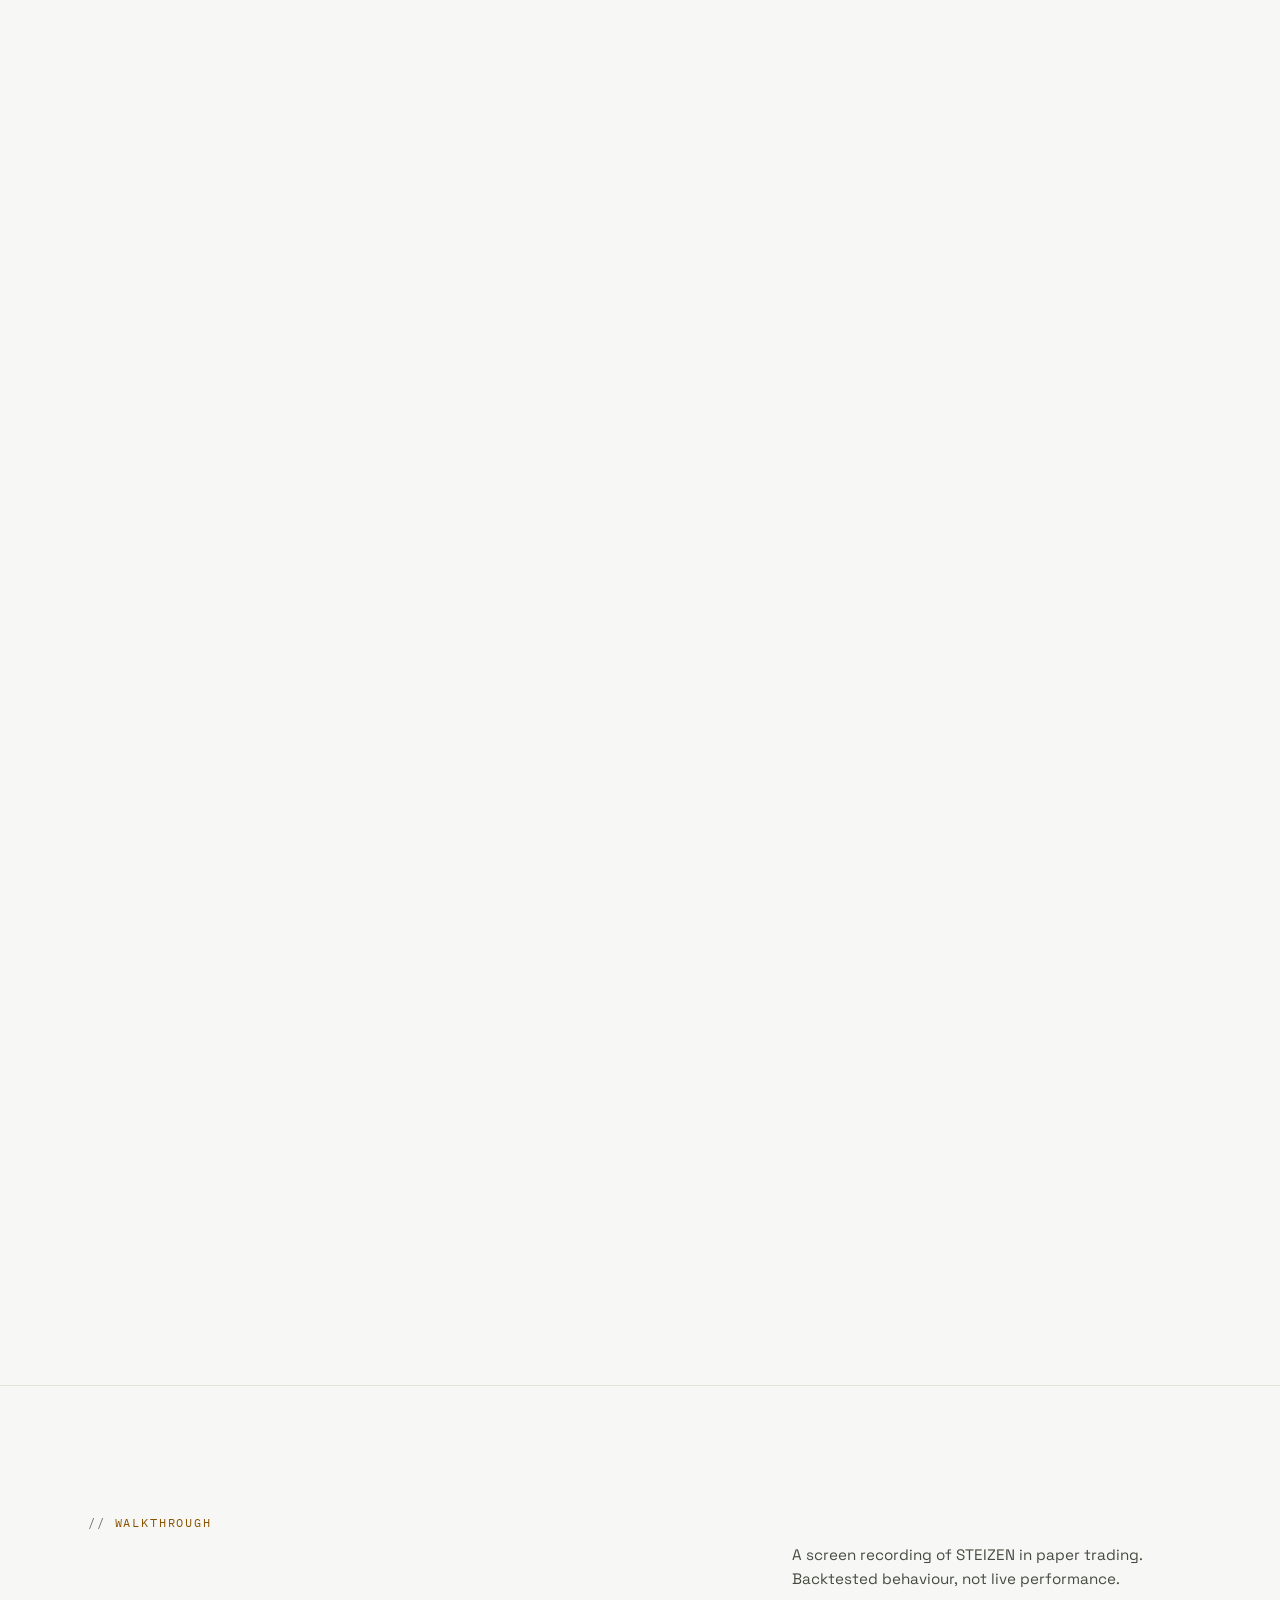
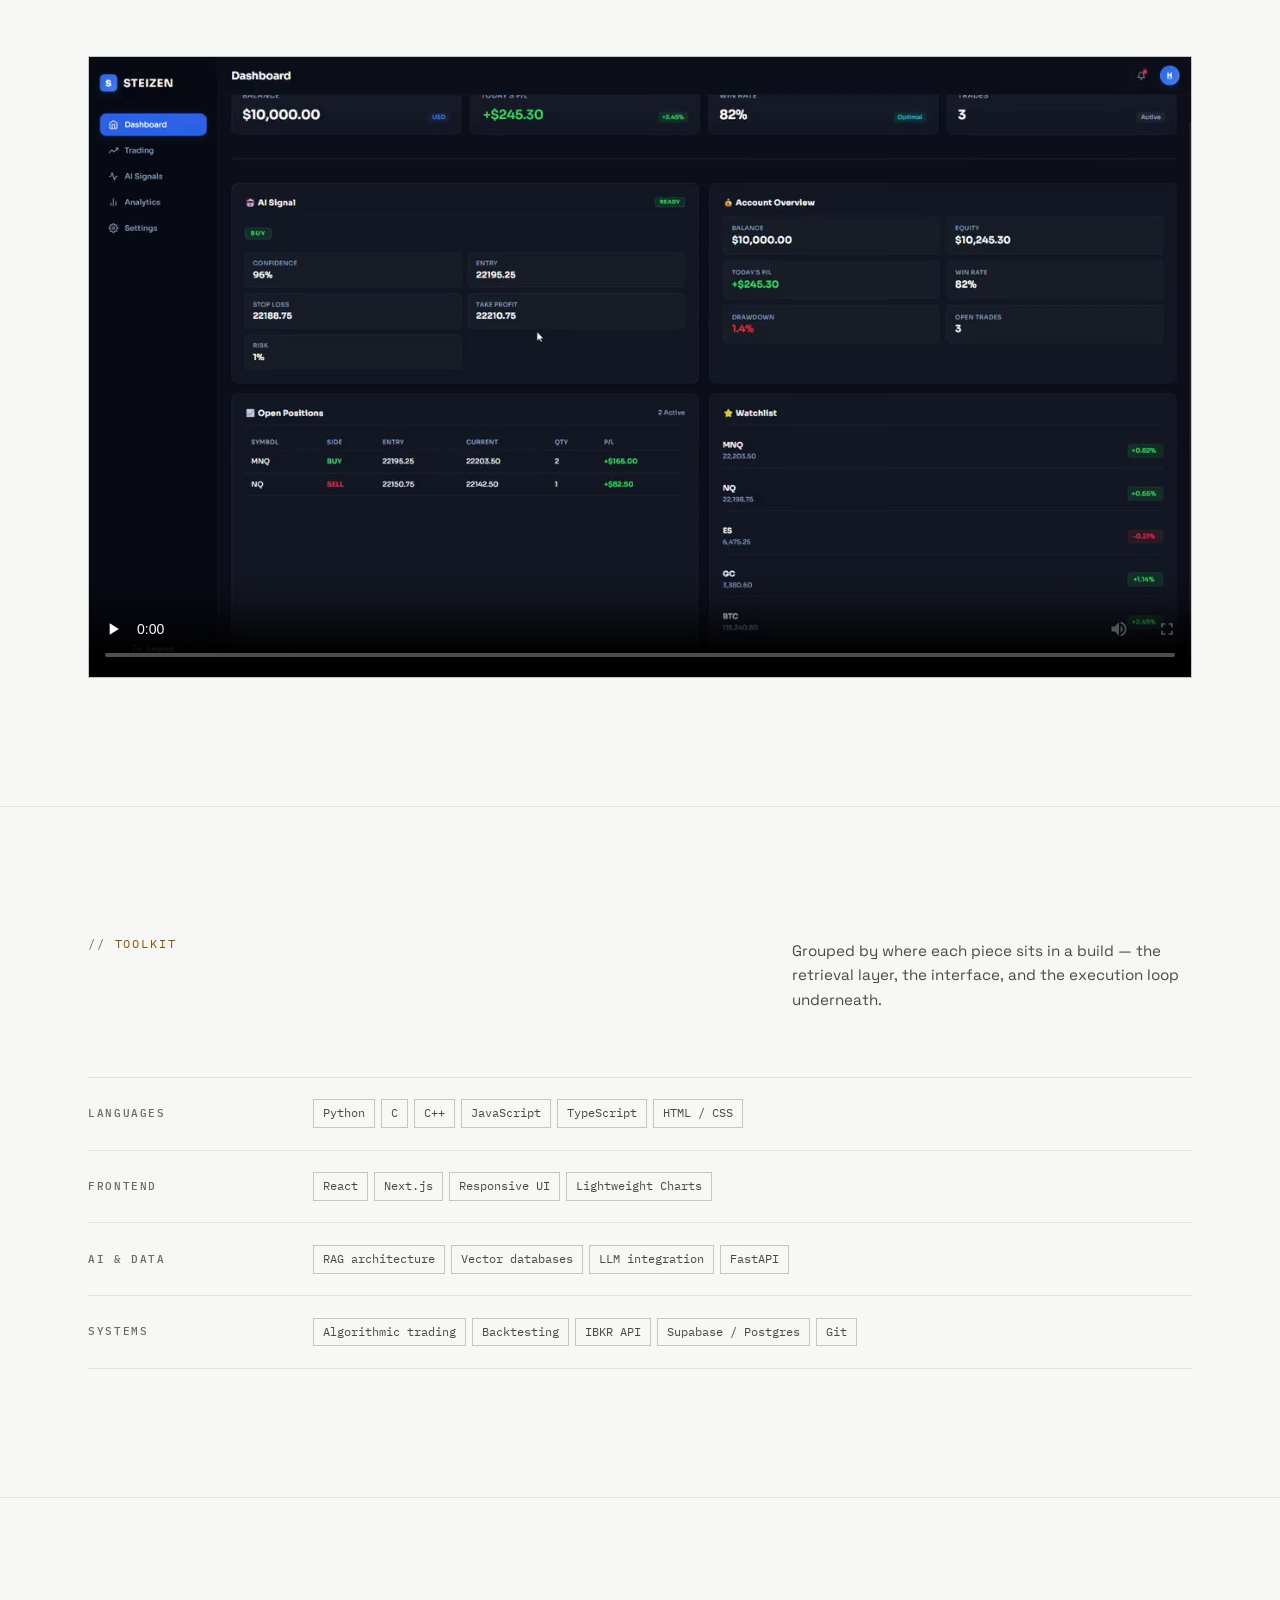
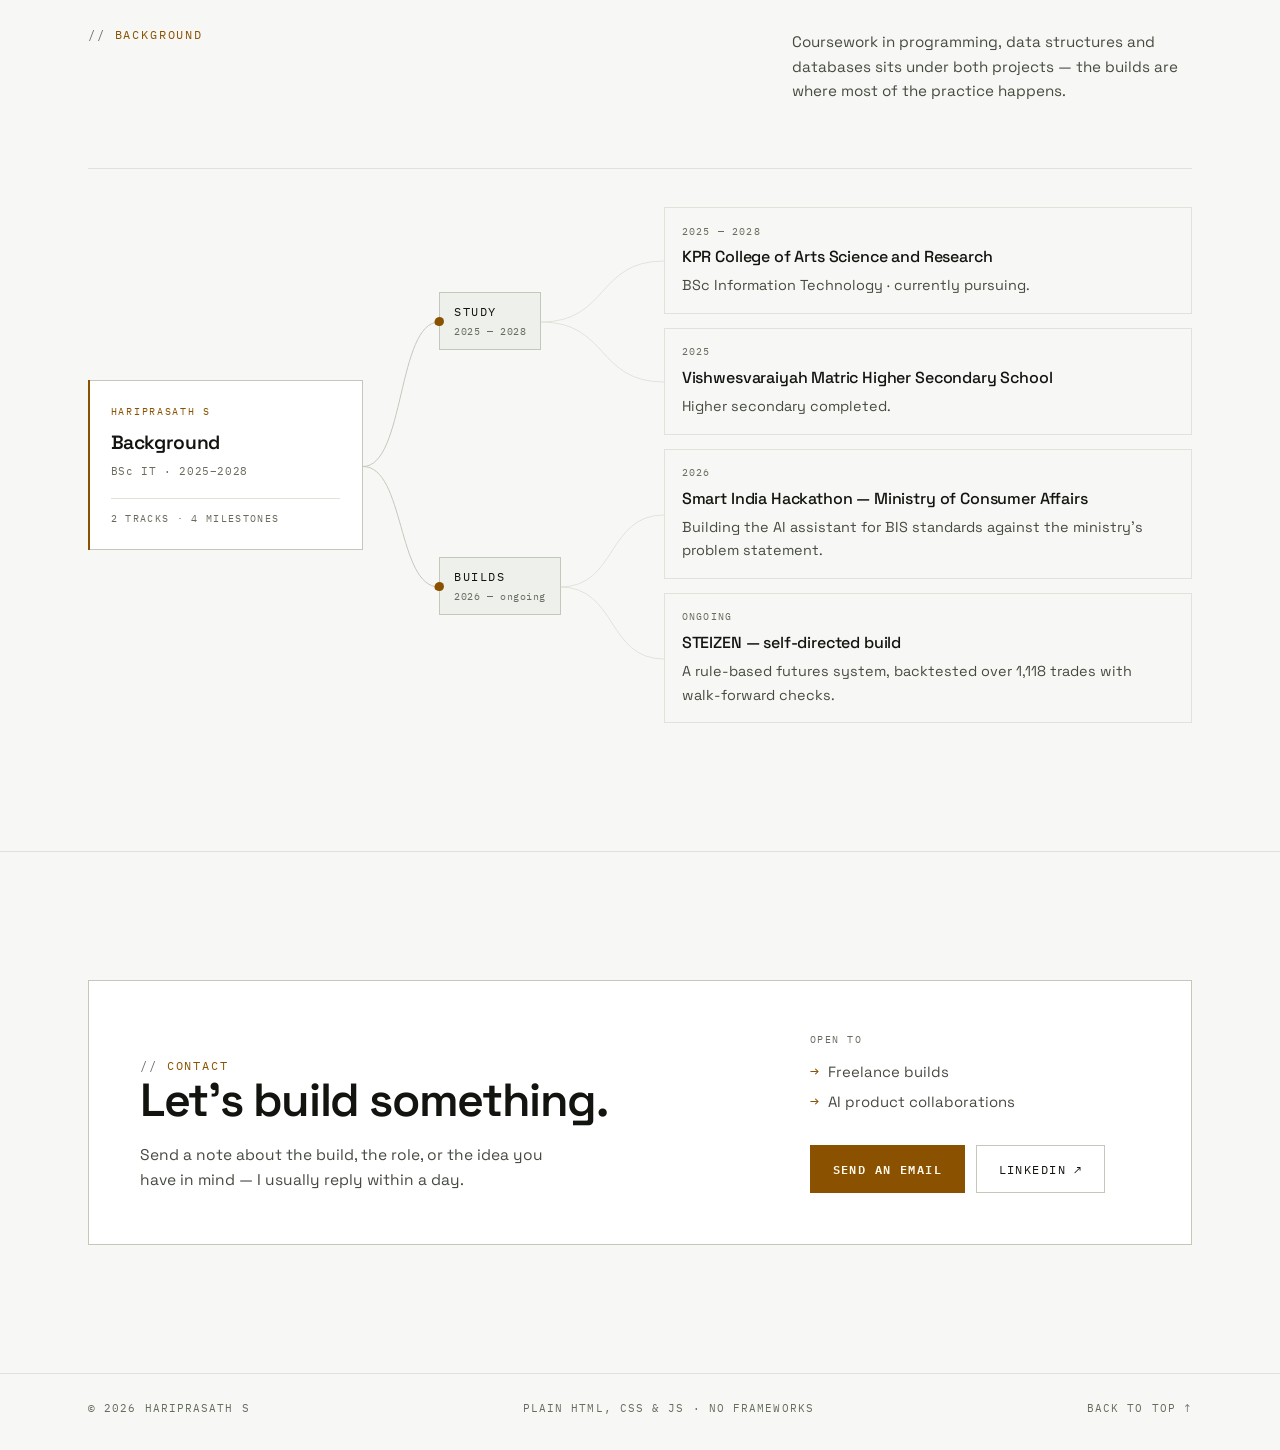
==== commit 1676e50b: "Add Streakly case study Document the live habit tracker with its Supabase-backed accounts and per-us" ====
--- a/index.html
+++ b/index.html
@@ -30,7 +30,7 @@
     <link rel="preconnect" href="https://fonts.googleapis.com">
     <link rel="preconnect" href="https://fonts.gstatic.com" crossorigin>
     <link href="https://fonts.googleapis.com/css2?family=IBM+Plex+Mono:wght@400;500;600&family=Space+Grotesk:wght@400;500;600;700&display=swap" rel="stylesheet">
-    <link rel="stylesheet" href="assets/site.css?v=30">
+    <link rel="stylesheet" href="assets/site.css?v=31">
 </head>
 <body>
     <a class="skip-link" href="#work">Skip to work</a>
@@ -127,6 +127,11 @@
                             <span class="hero-now-meta">1,118 trades · +133 R net</span>
                         </li>
                         <li>
+                            <span class="hero-now-key">Shipped</span>
+                            <span class="hero-now-val">Streakly — habit tracker</span>
+                            <span class="hero-now-meta">Supabase auth · per-user sync</span>
+                        </li>
+                        <li>
                             <span class="hero-now-key">Studying</span>
                             <span class="hero-now-val">BSc Information Technology</span>
                             <span class="hero-now-meta">KPR College · 2025–2028</span>
@@ -178,9 +183,9 @@
                 <div class="section-head">
                     <div>
                         <p class="label">Selected work</p>
-                        <h2>Two builds, documented like products.</h2>
-                    </div>
-                    <p class="section-note">Both are in active development. Numbers shown are from the project's own backtest and test runs.</p>
+                        <h2>Three builds, documented like products.</h2>
+                    </div>
+                    <p class="section-note">Streakly is live; the other two are in active development. Numbers shown come from each project's own tests or backtests.</p>
                 </div>
 
                 <div id="workMount">
@@ -244,6 +249,7 @@
                             <span class="chip">C</span>
                             <span class="chip">C++</span>
                             <span class="chip">JavaScript</span>
+                            <span class="chip">TypeScript</span>
                             <span class="chip">HTML / CSS</span>
                         </div>
                     </div>
@@ -271,6 +277,7 @@
                             <span class="chip">Algorithmic trading</span>
                             <span class="chip">Backtesting</span>
                             <span class="chip">IBKR API</span>
+                            <span class="chip">Supabase / Postgres</span>
                             <span class="chip">Git</span>
                         </div>
                     </div>
@@ -375,6 +382,6 @@
         </div>
     </footer>
 
-    <script src="assets/site.js?v=23" defer></script>
+    <script src="assets/site.js?v=24" defer></script>
 </body>
 </html>
--- a/assets/site.css
+++ b/assets/site.css
@@ -651,6 +651,27 @@
     font-size: 0.98rem;
 }
 
+.project-live {
+    display: inline-flex;
+    align-items: center;
+    gap: 0.4rem;
+    margin-top: 1rem;
+    padding-bottom: 0.2rem;
+    border-bottom: 1px solid var(--accent-line);
+    color: var(--accent);
+    font-family: var(--mono);
+    font-size: 0.68rem;
+    font-weight: 500;
+    letter-spacing: 0.1em;
+    text-transform: uppercase;
+    text-decoration: none;
+    transition: border-color 0.2s ease, color 0.2s ease;
+}
+
+.project-live:hover {
+    border-color: var(--accent);
+}
+
 .project-metrics {
     display: grid;
     grid-template-columns: repeat(4, minmax(0, 1fr));
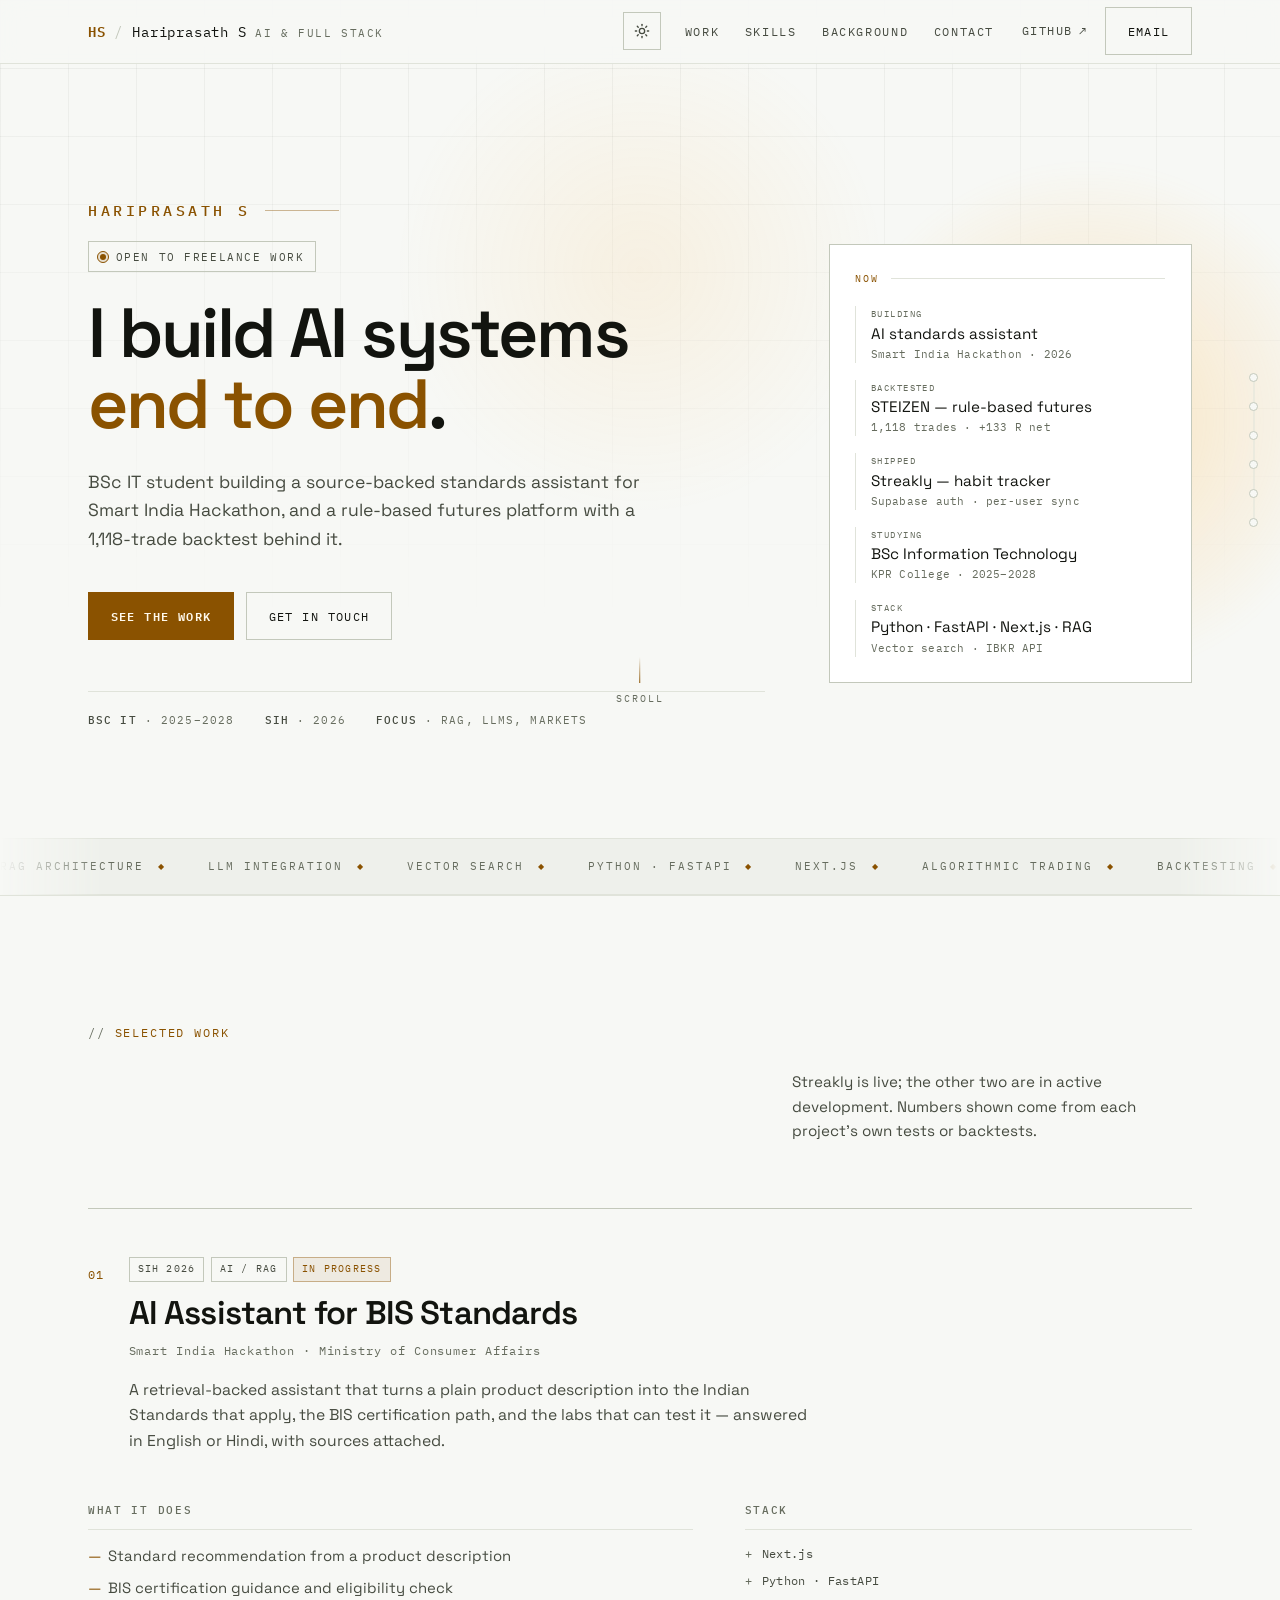
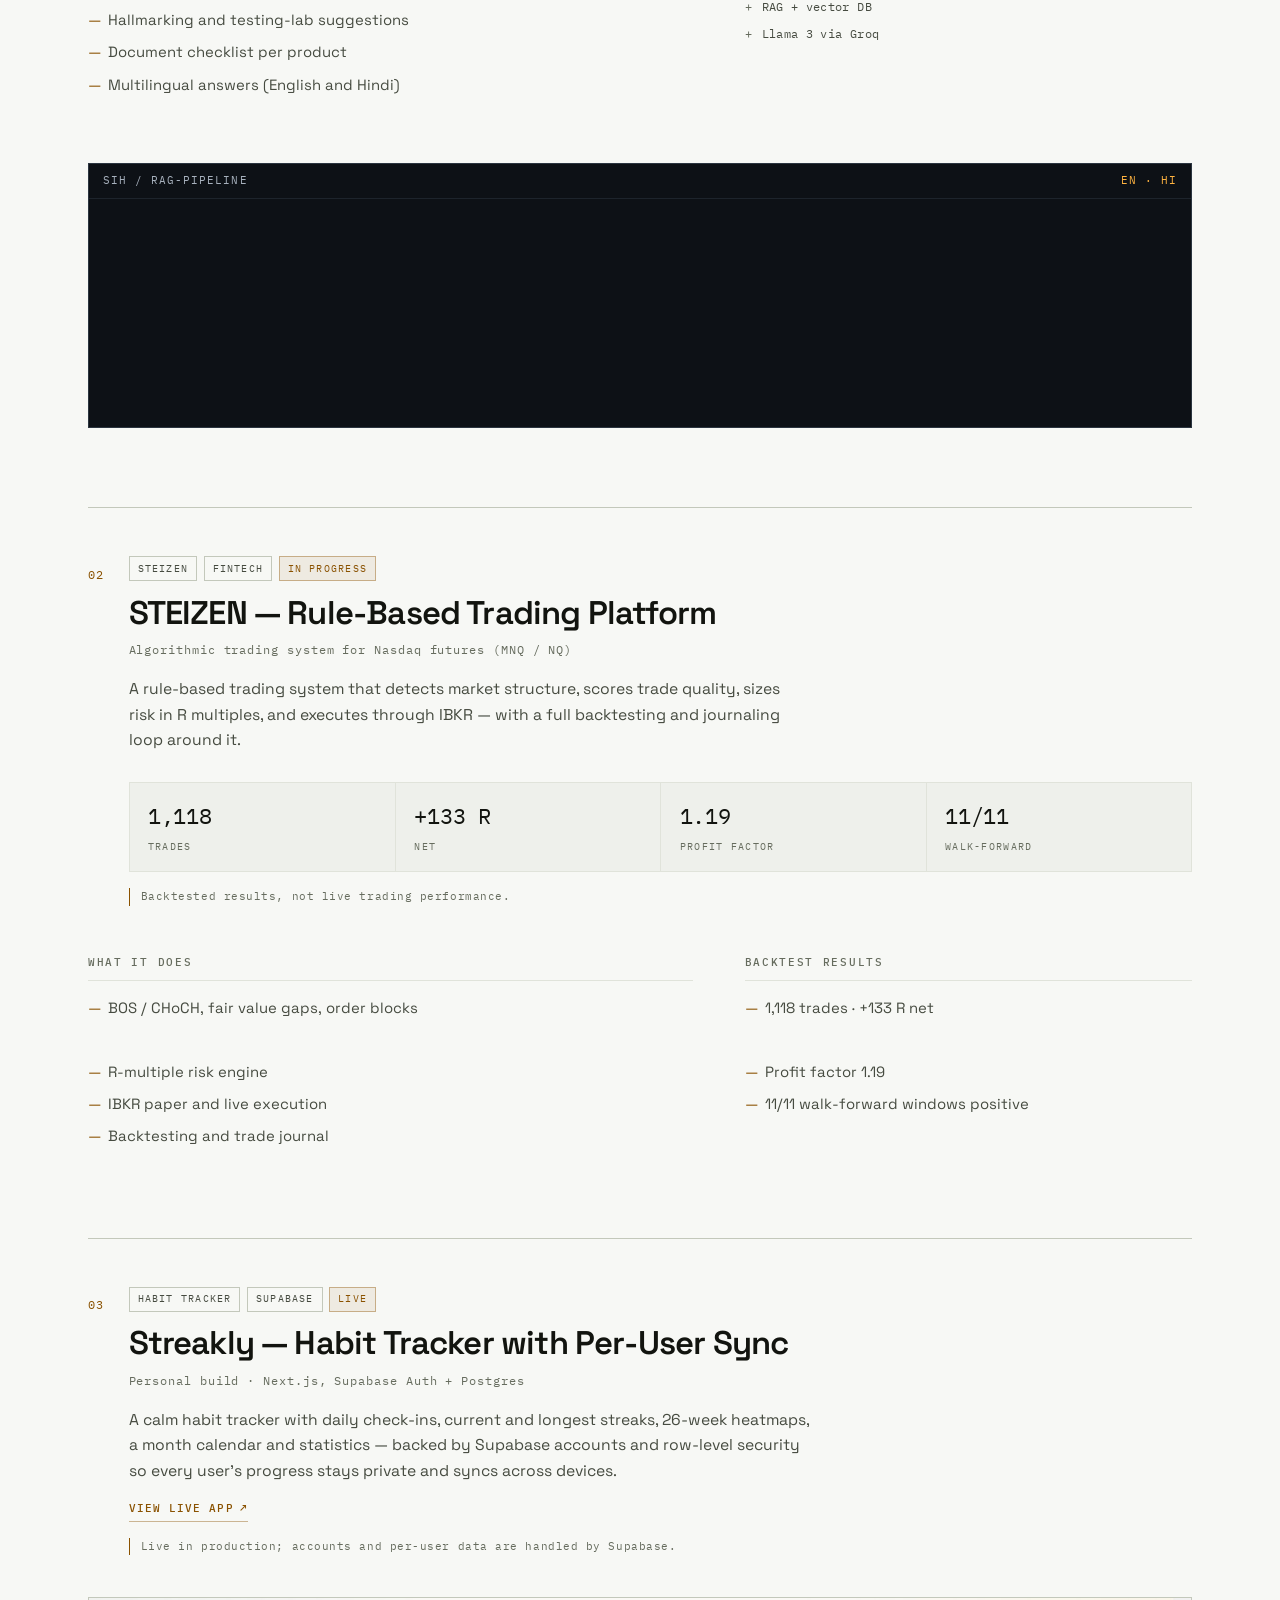
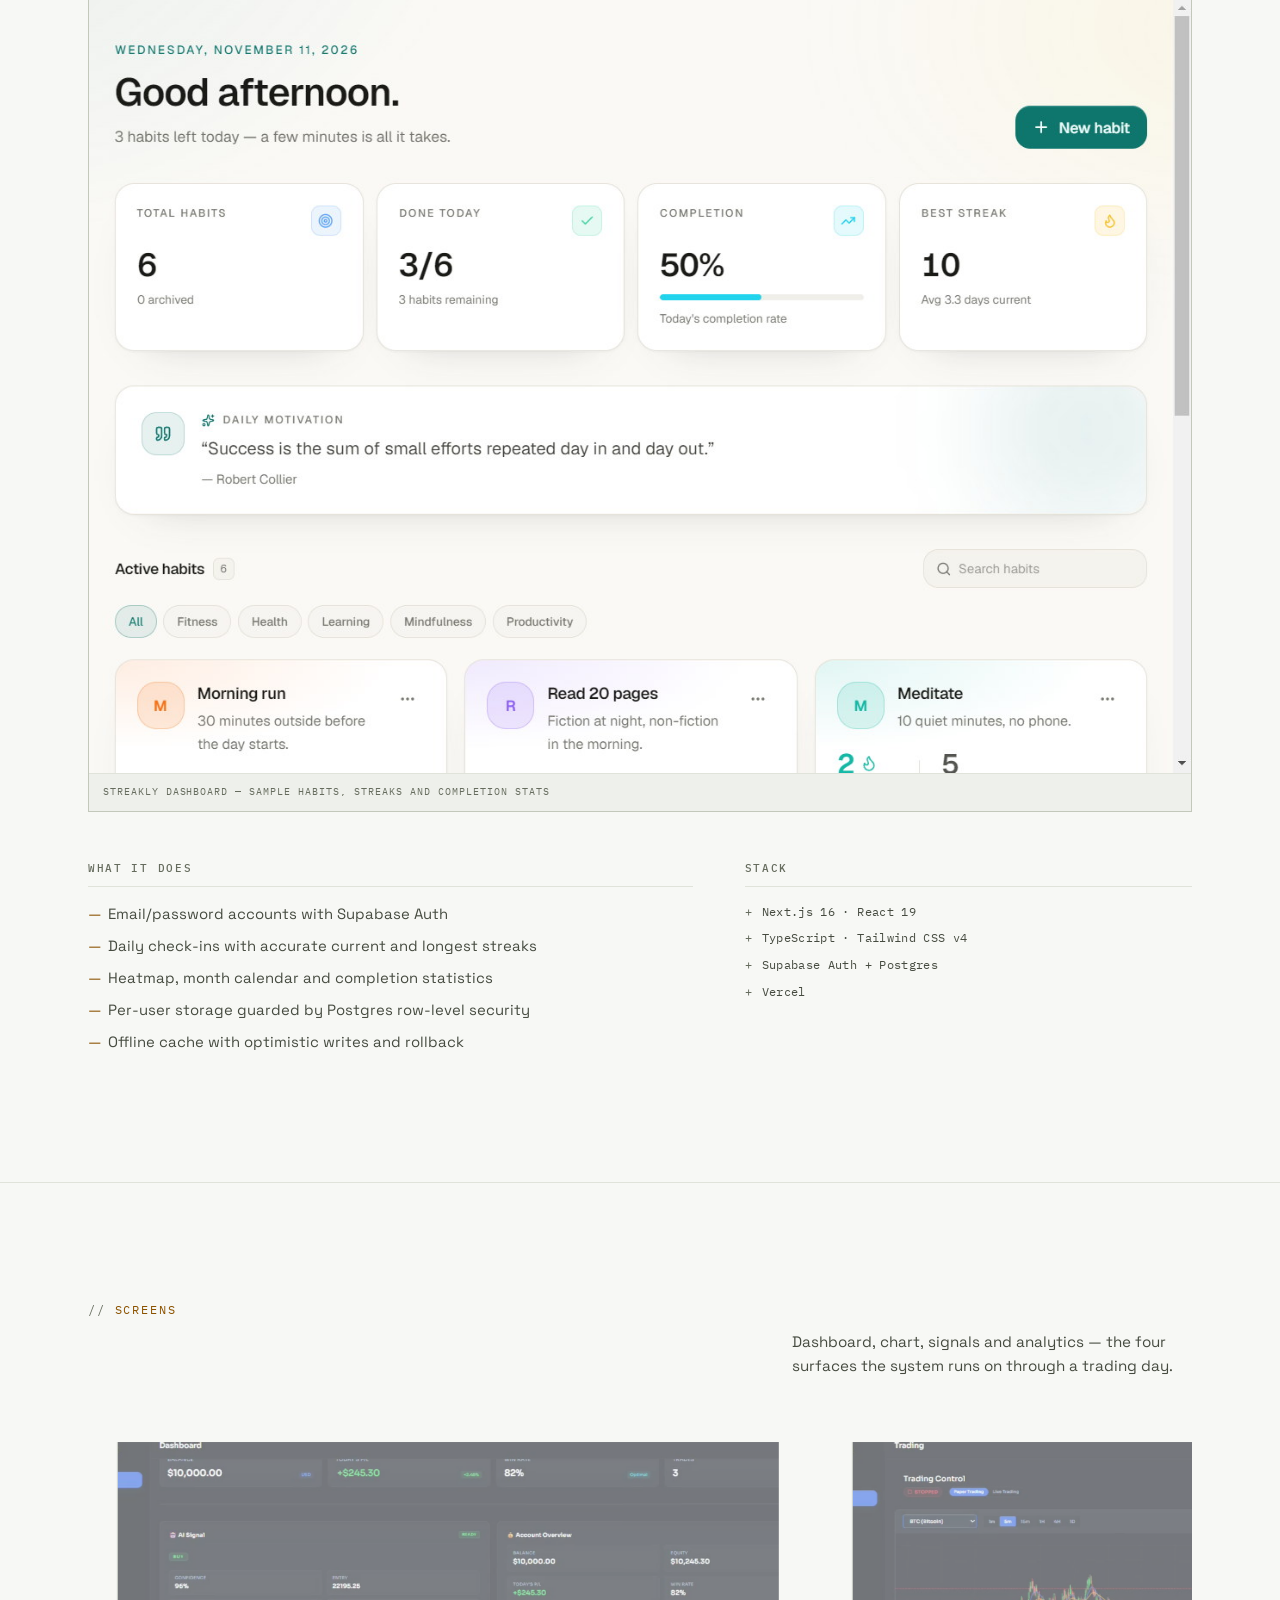
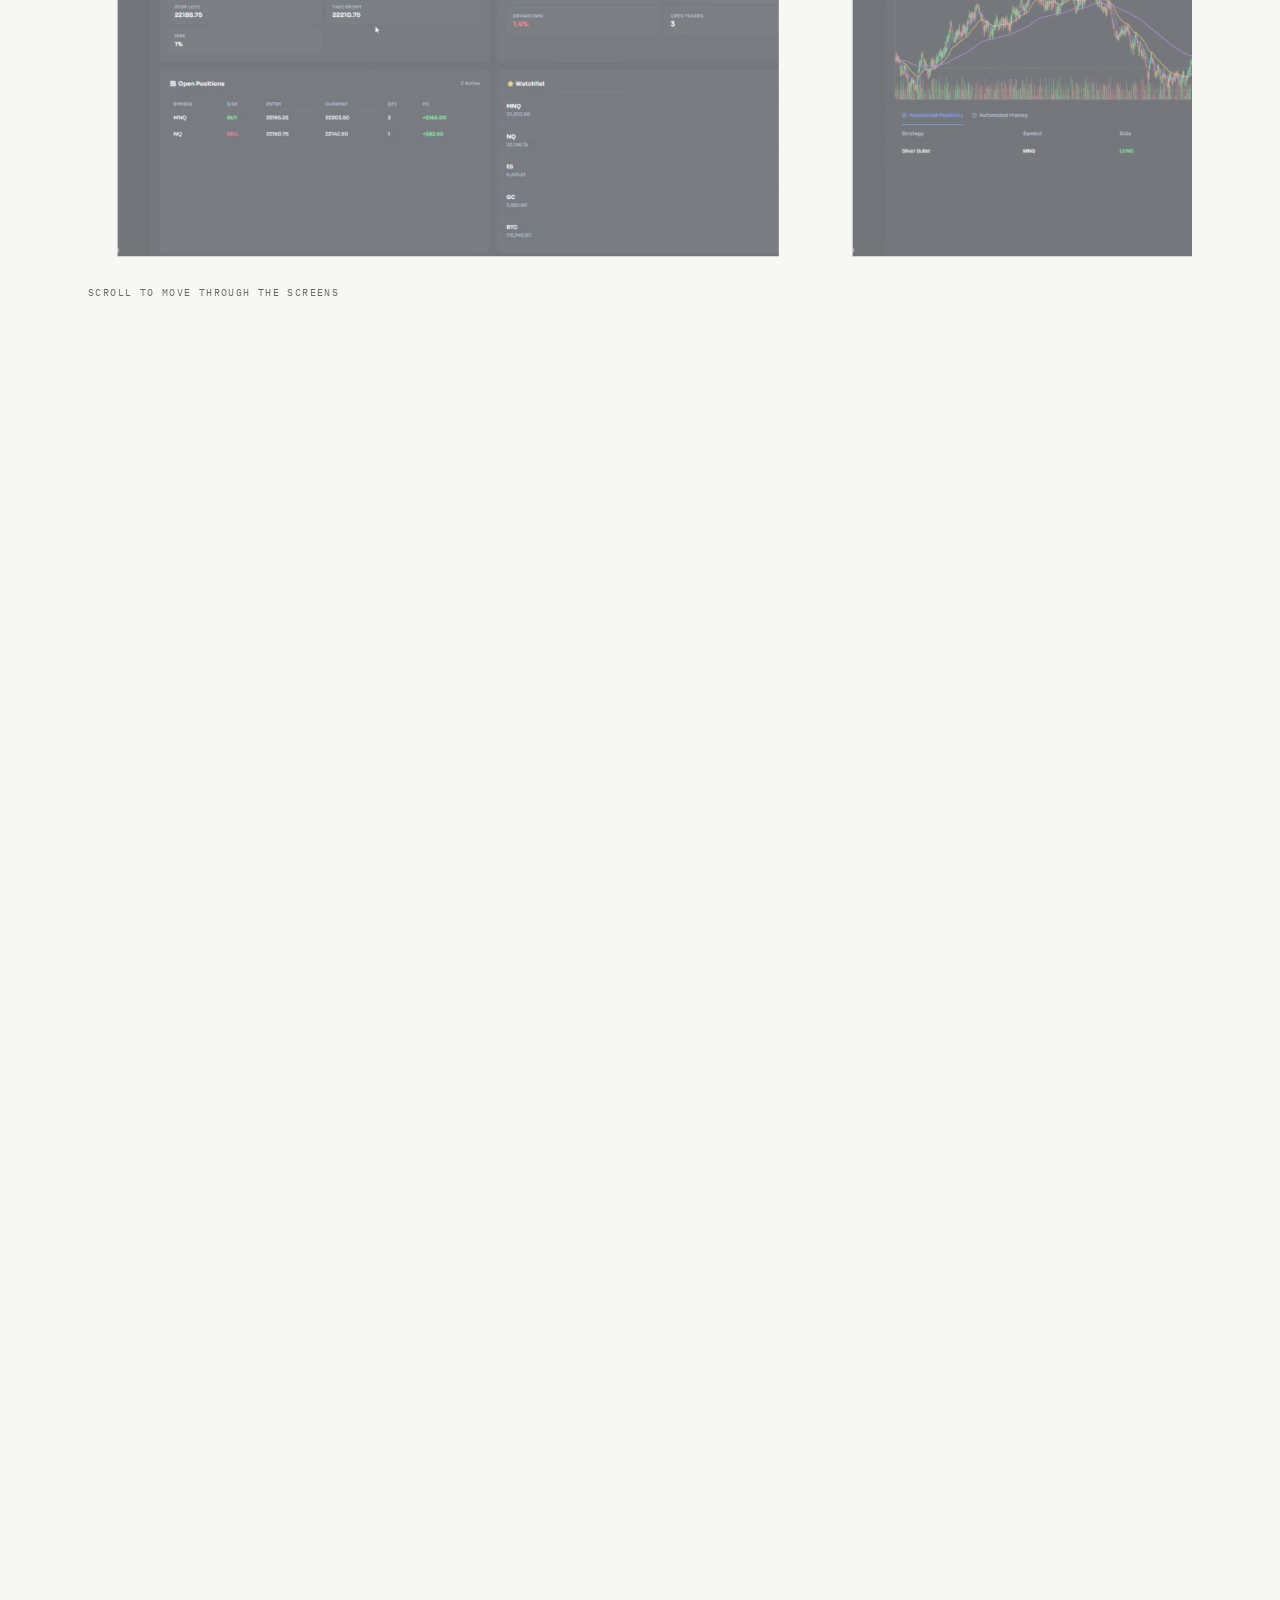
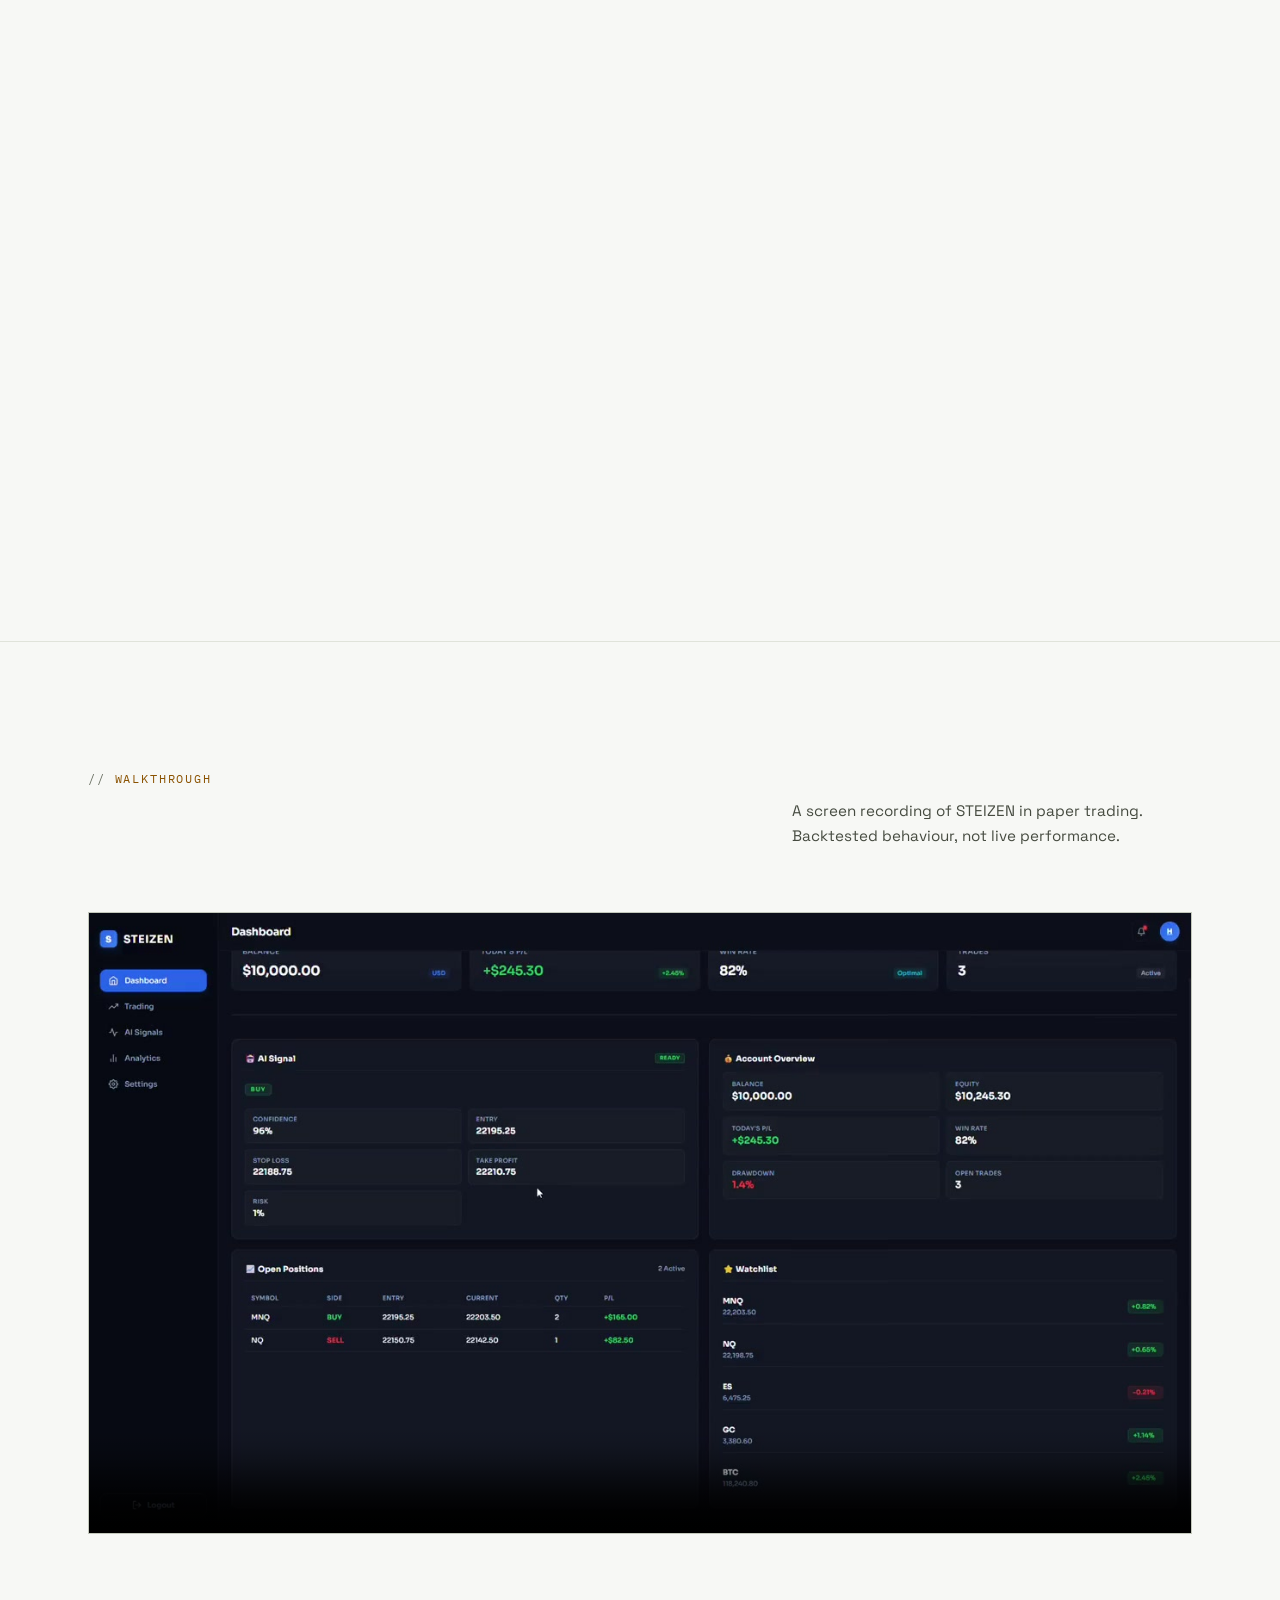
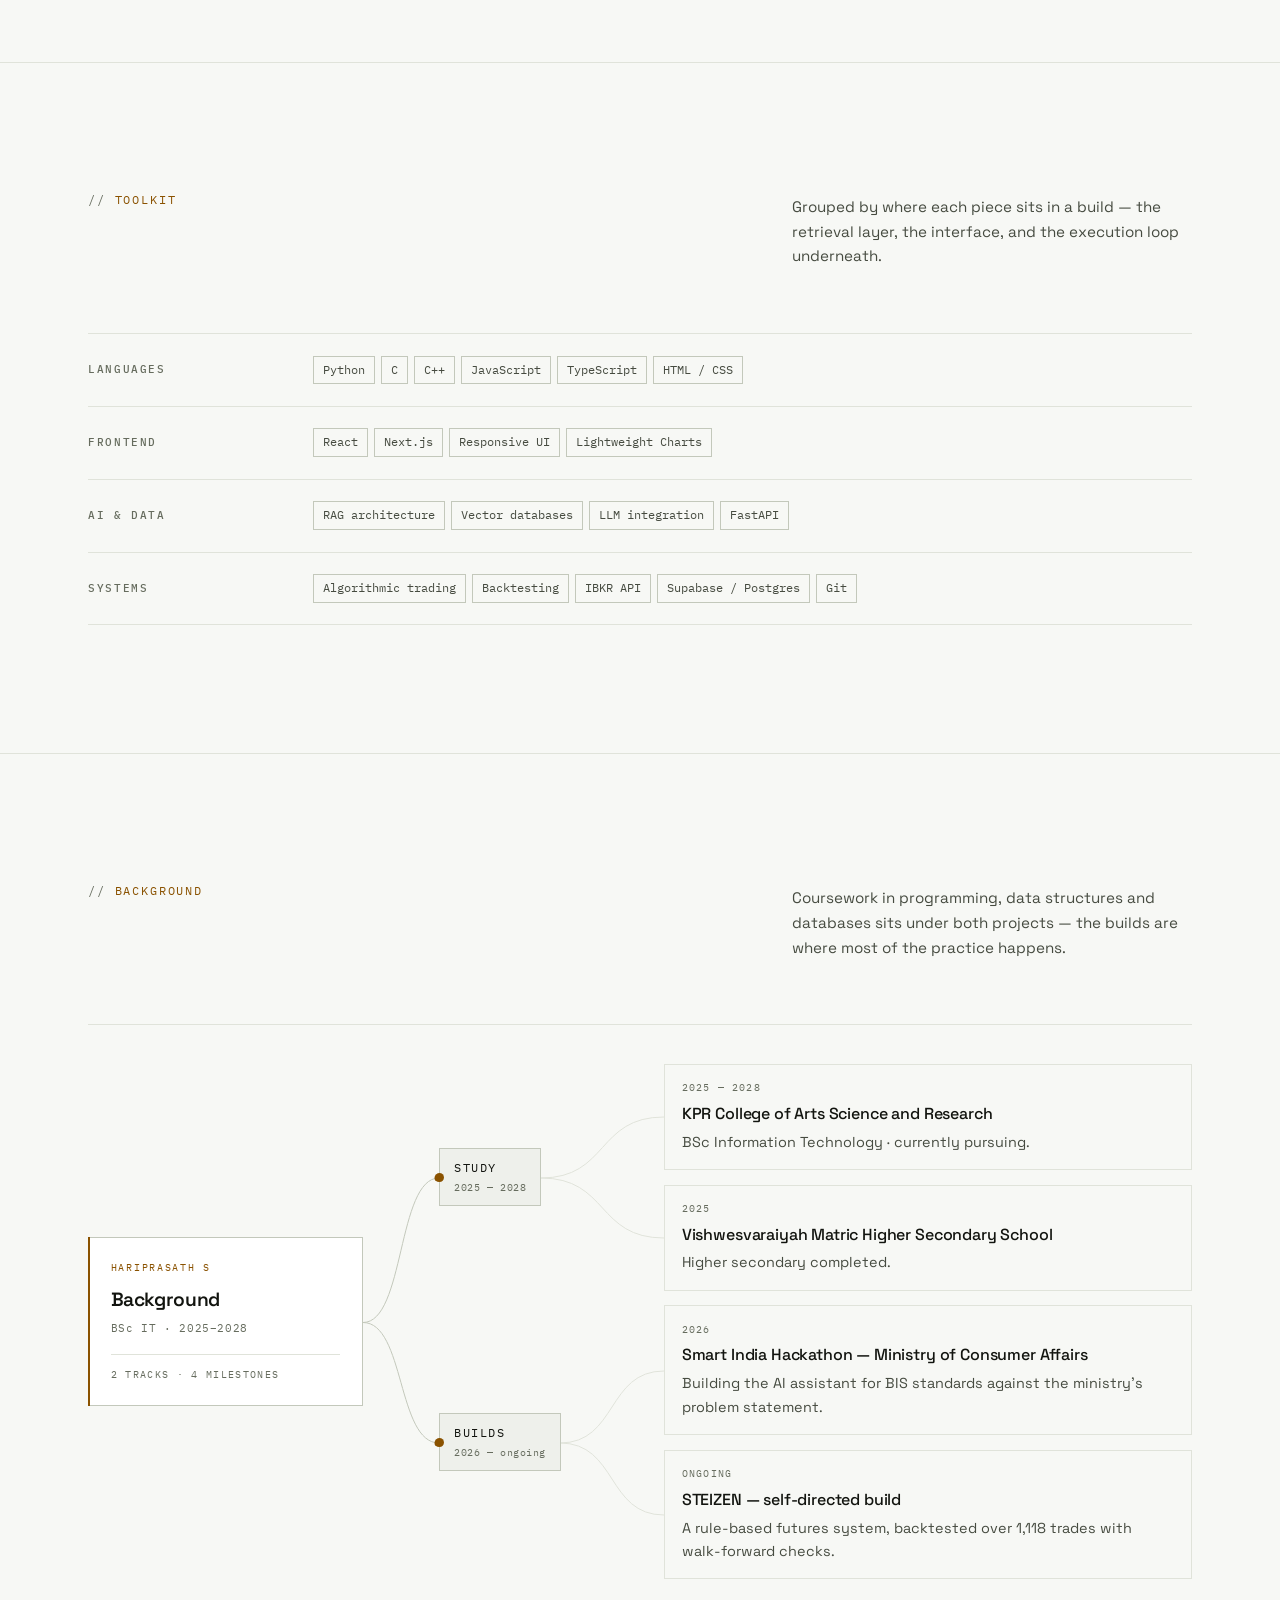
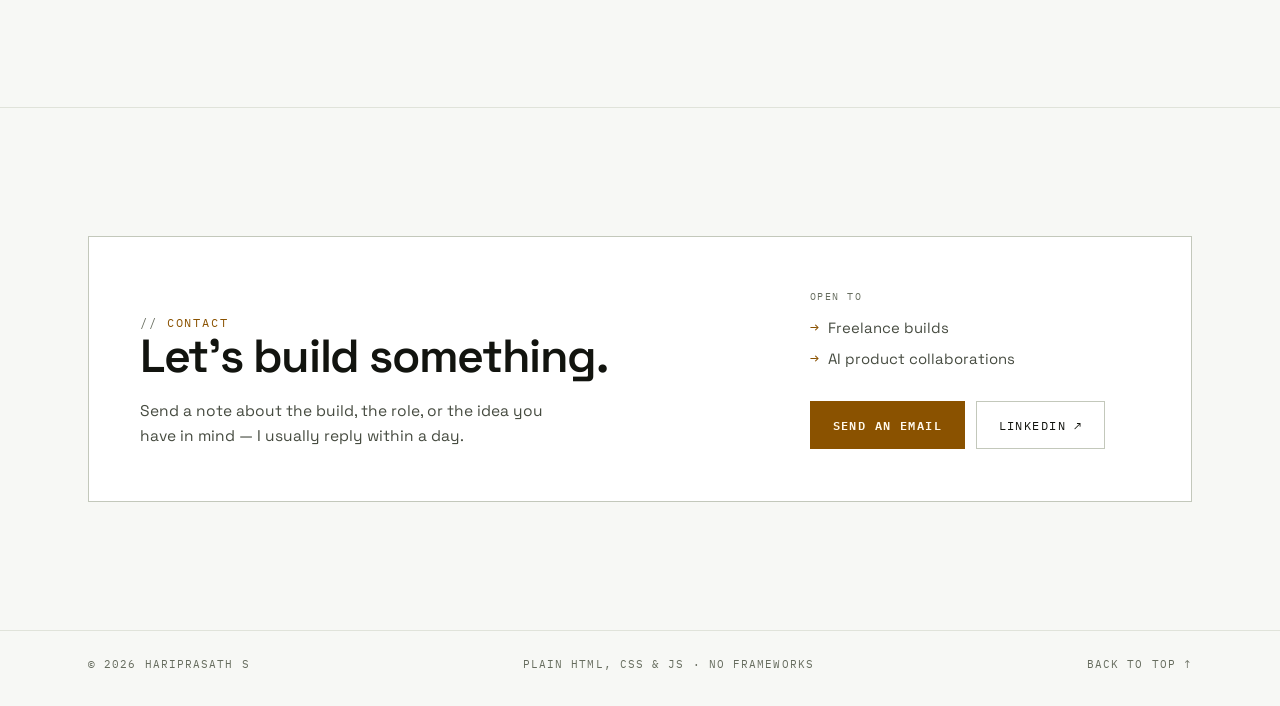
==== commit 6c0b7367: "Add Streakly dashboard screenshot Show the live habit tracker's actual dashboard on its case study, " ====
--- a/index.html
+++ b/index.html
@@ -30,7 +30,7 @@
     <link rel="preconnect" href="https://fonts.googleapis.com">
     <link rel="preconnect" href="https://fonts.gstatic.com" crossorigin>
     <link href="https://fonts.googleapis.com/css2?family=IBM+Plex+Mono:wght@400;500;600&family=Space+Grotesk:wght@400;500;600;700&display=swap" rel="stylesheet">
-    <link rel="stylesheet" href="assets/site.css?v=31">
+    <link rel="stylesheet" href="assets/site.css?v=32">
 </head>
 <body>
     <a class="skip-link" href="#work">Skip to work</a>
@@ -382,6 +382,6 @@
         </div>
     </footer>
 
-    <script src="assets/site.js?v=24" defer></script>
+    <script src="assets/site.js?v=25" defer></script>
 </body>
 </html>
--- a/assets/site.css
+++ b/assets/site.css
@@ -672,6 +672,29 @@
     border-color: var(--accent);
 }
 
+.project-shot {
+    margin-top: clamp(1.6rem, 3.5vw, 2.6rem);
+    border: 1px solid var(--line-strong);
+    background: var(--bg-soft);
+    overflow: hidden;
+}
+
+.project-shot img {
+    display: block;
+    width: 100%;
+    height: auto;
+}
+
+.project-shot figcaption {
+    padding: 0.65rem 0.85rem;
+    border-top: 1px solid var(--line);
+    font-family: var(--mono);
+    font-size: 0.62rem;
+    letter-spacing: 0.1em;
+    text-transform: uppercase;
+    color: var(--text-3);
+}
+
 .project-metrics {
     display: grid;
     grid-template-columns: repeat(4, minmax(0, 1fr));
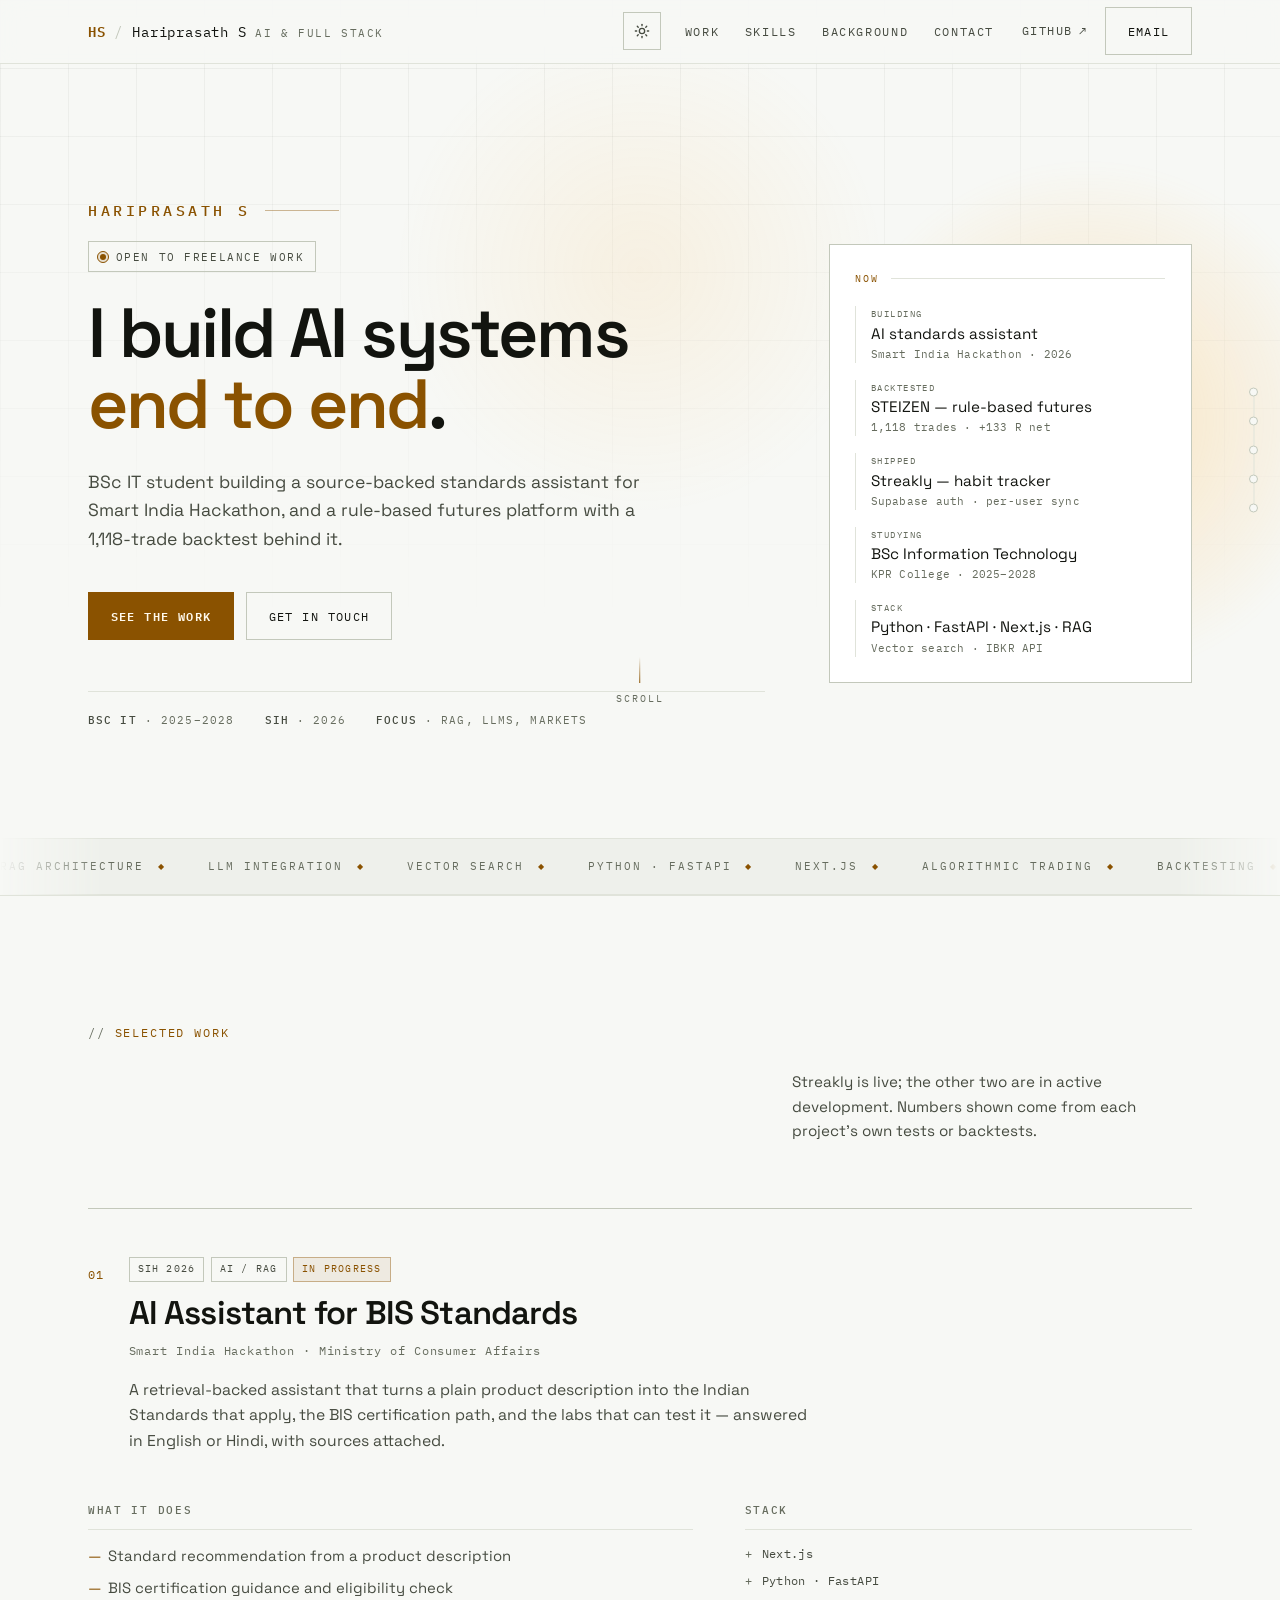
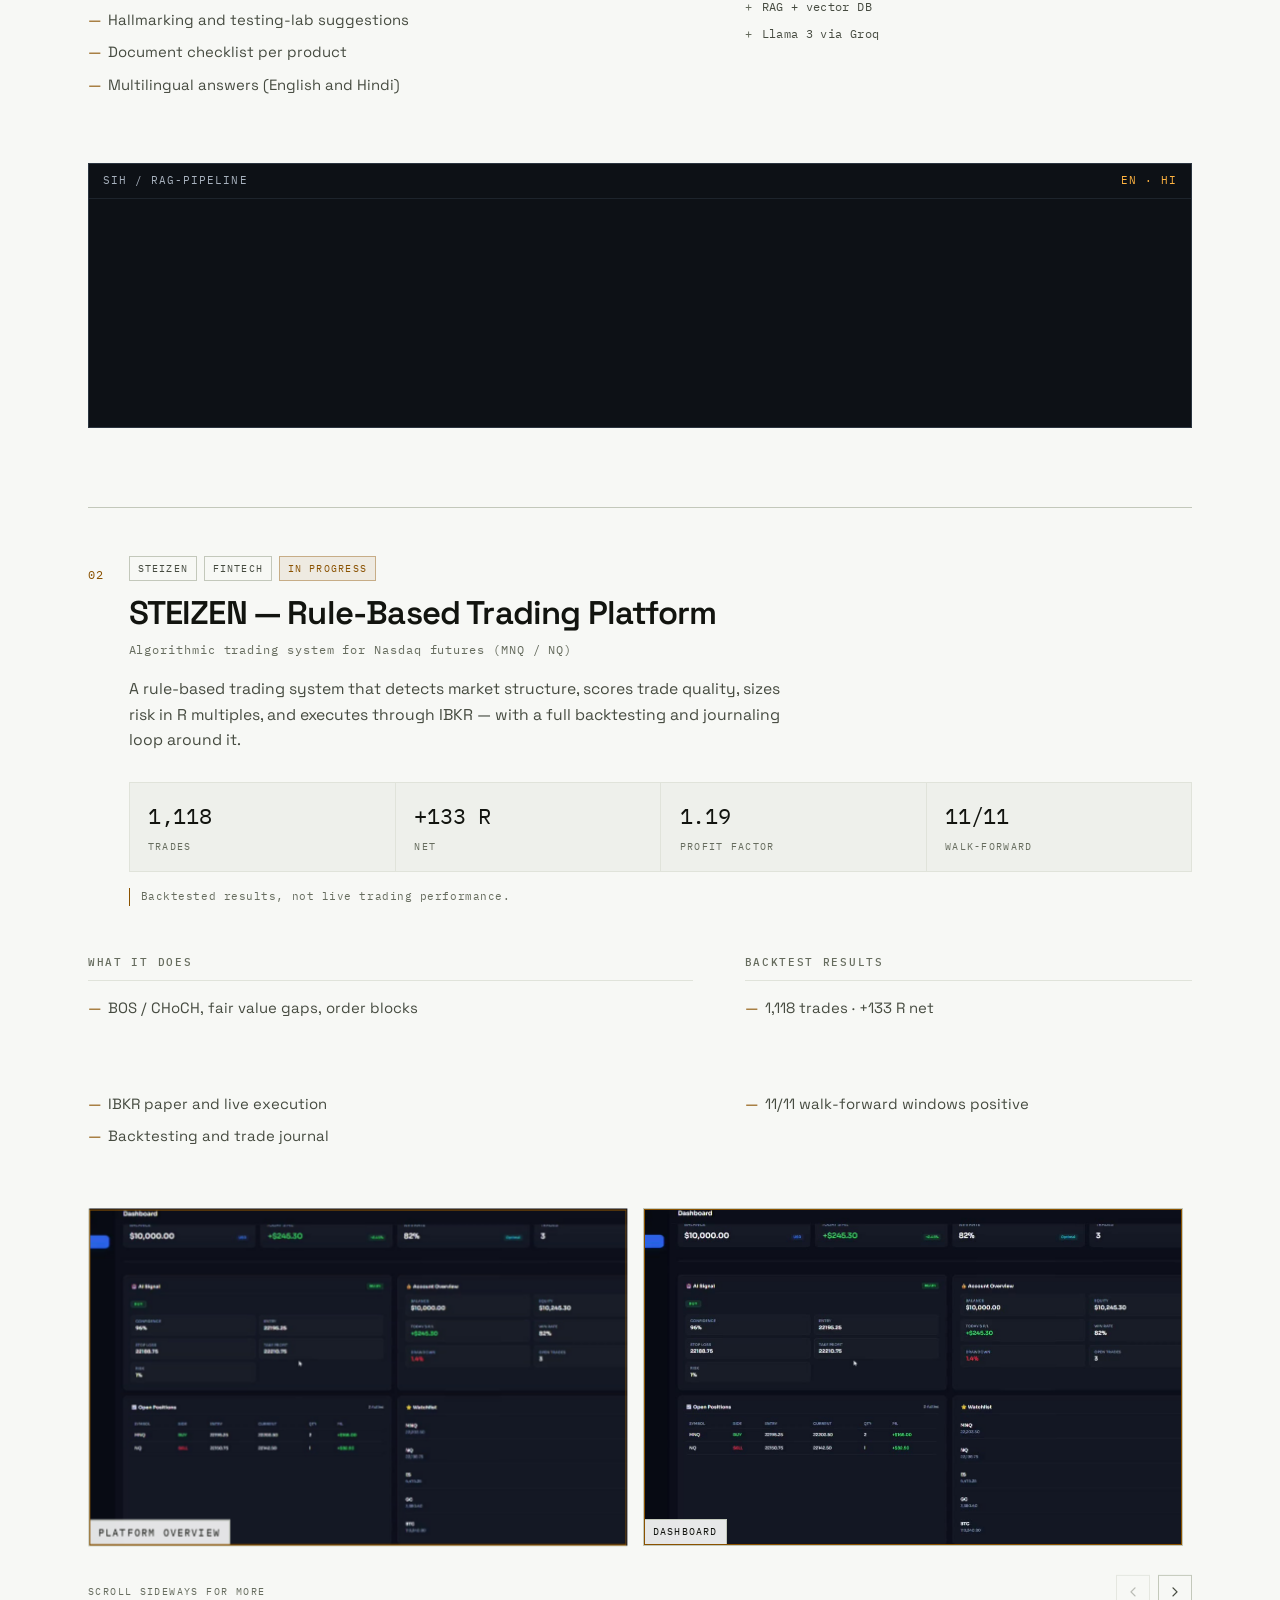
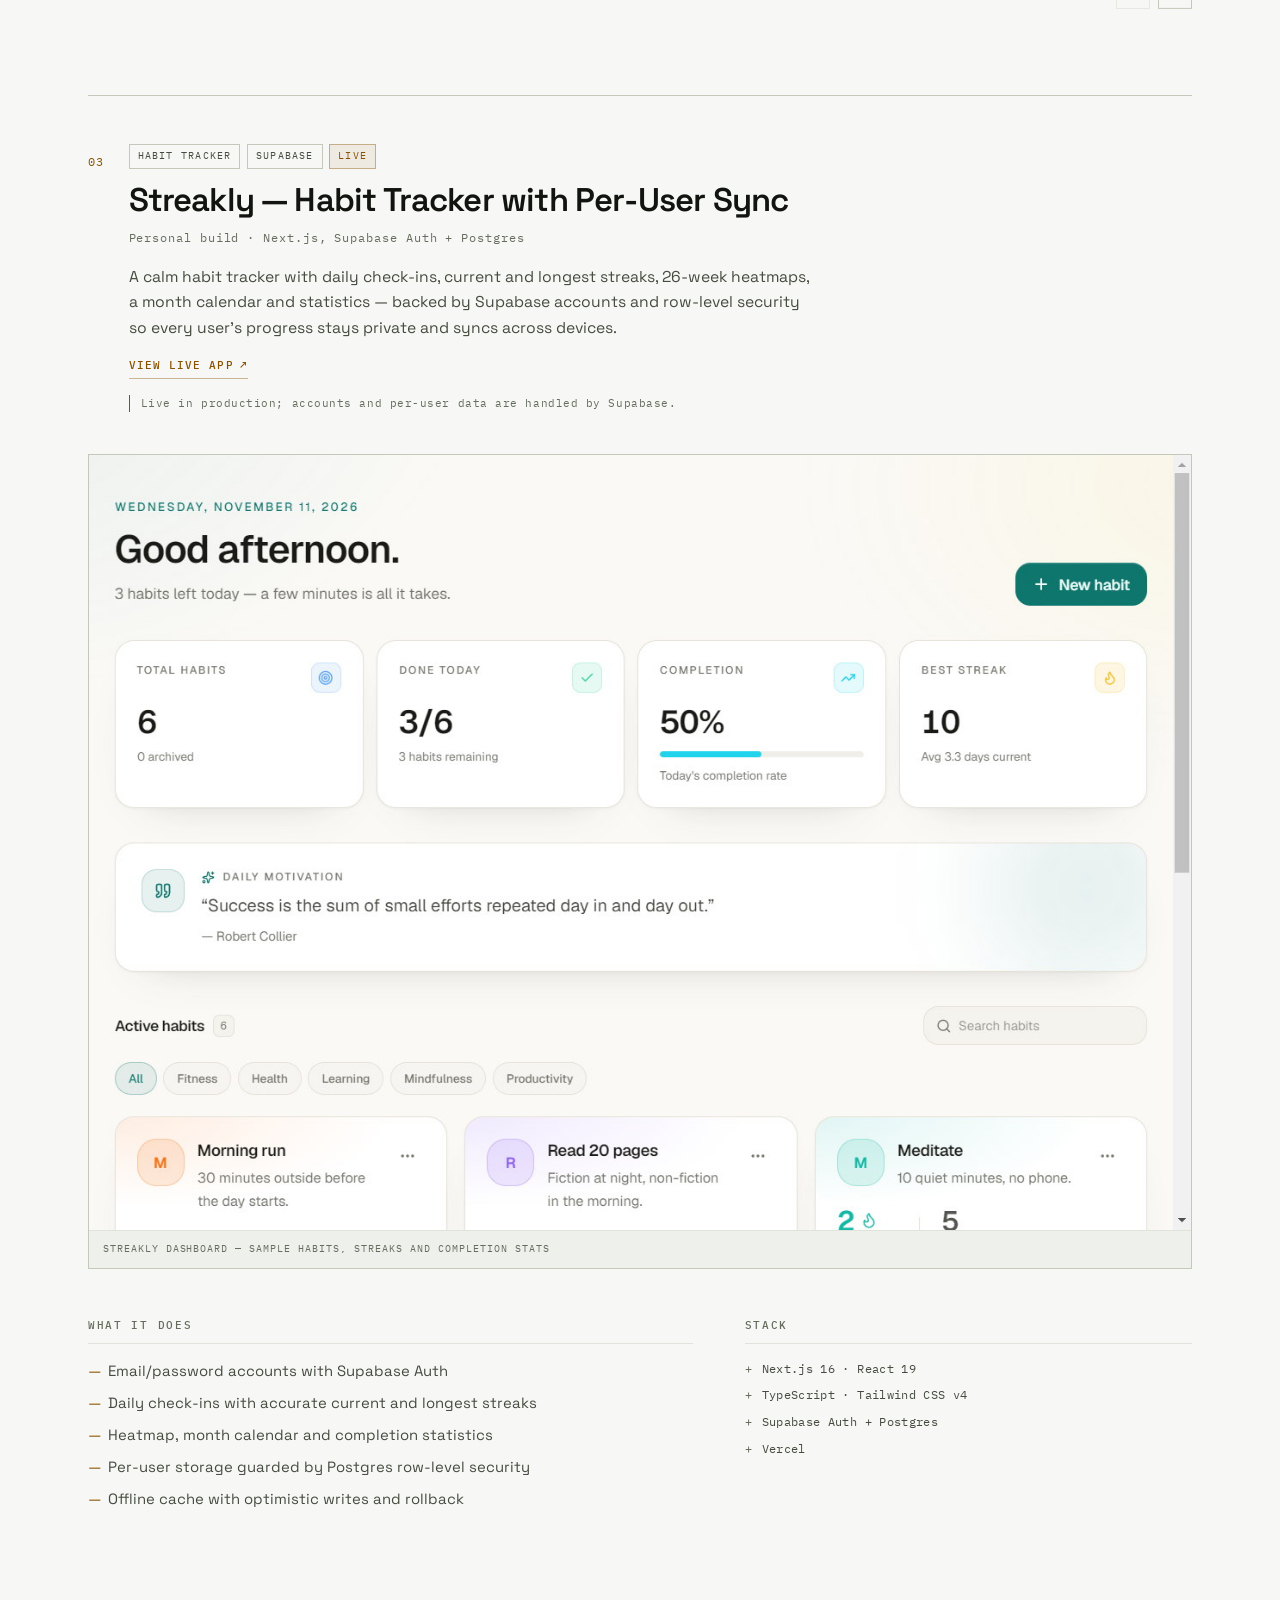
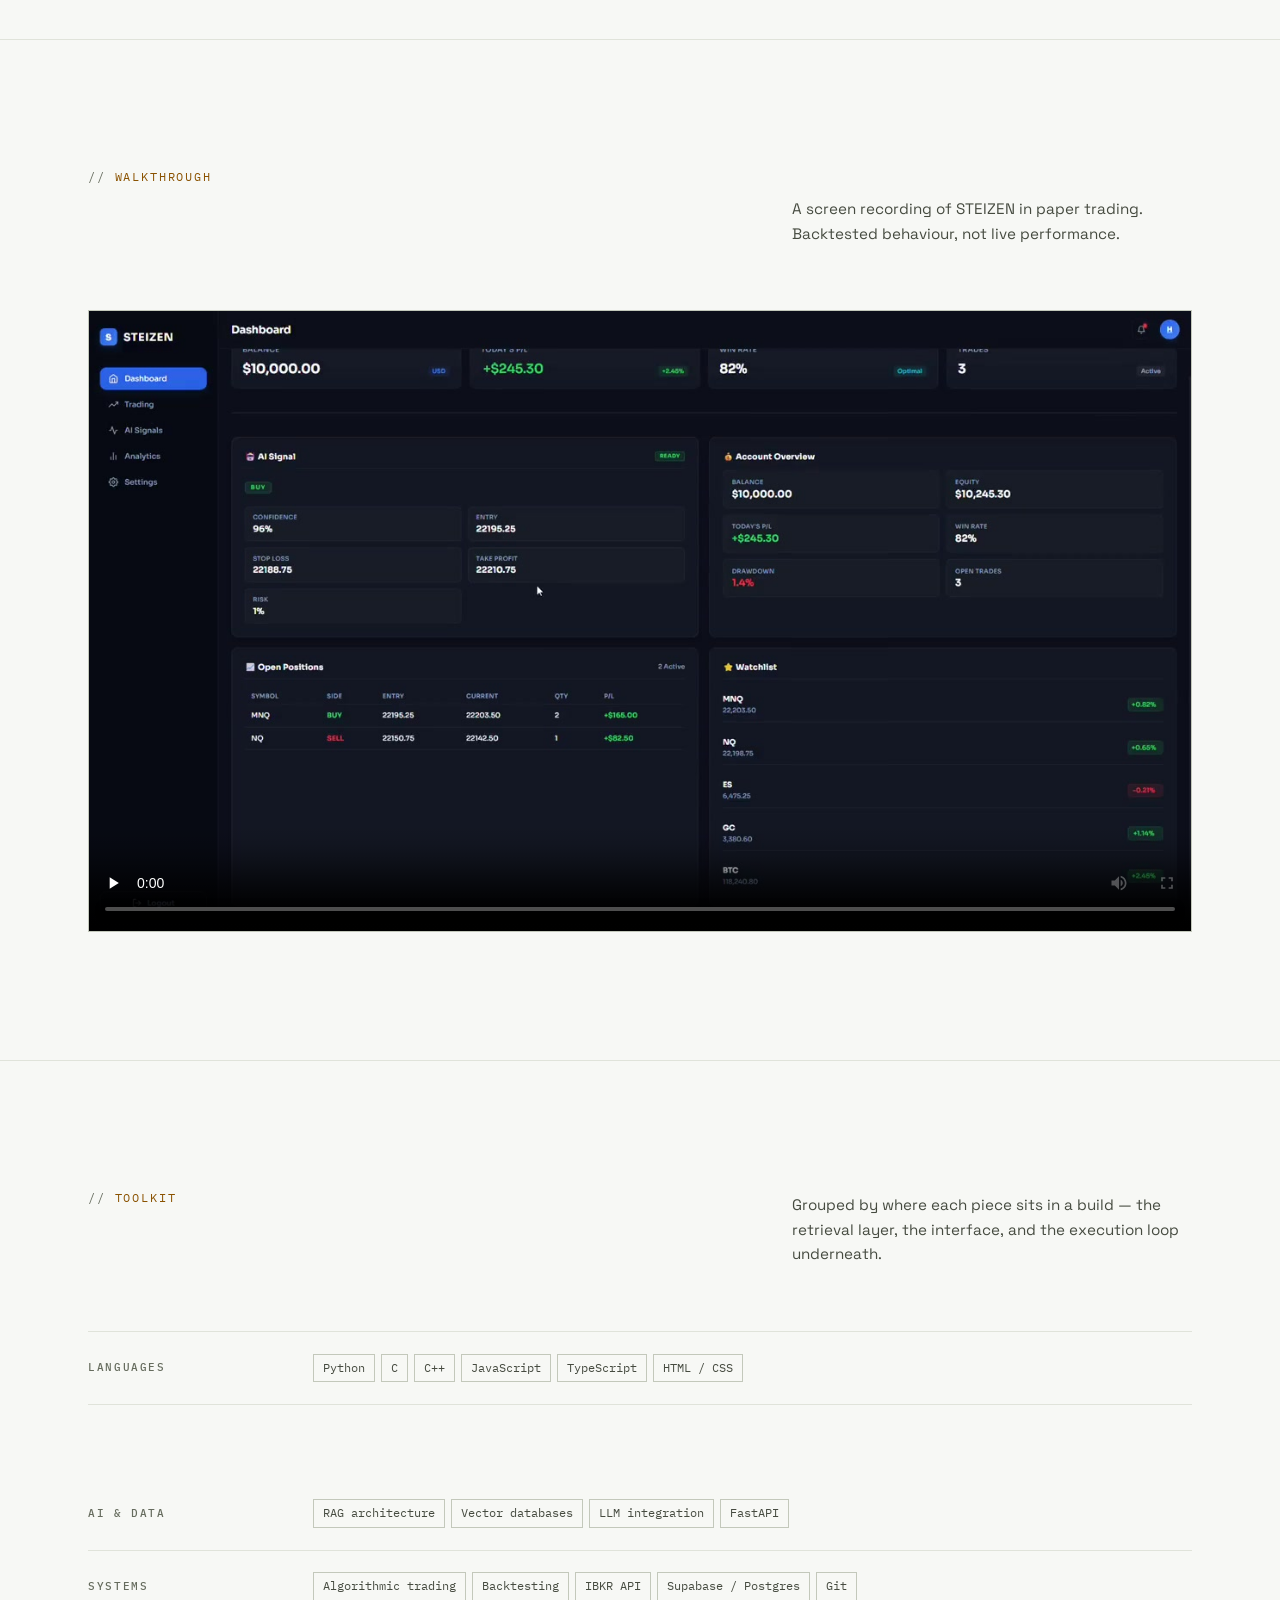
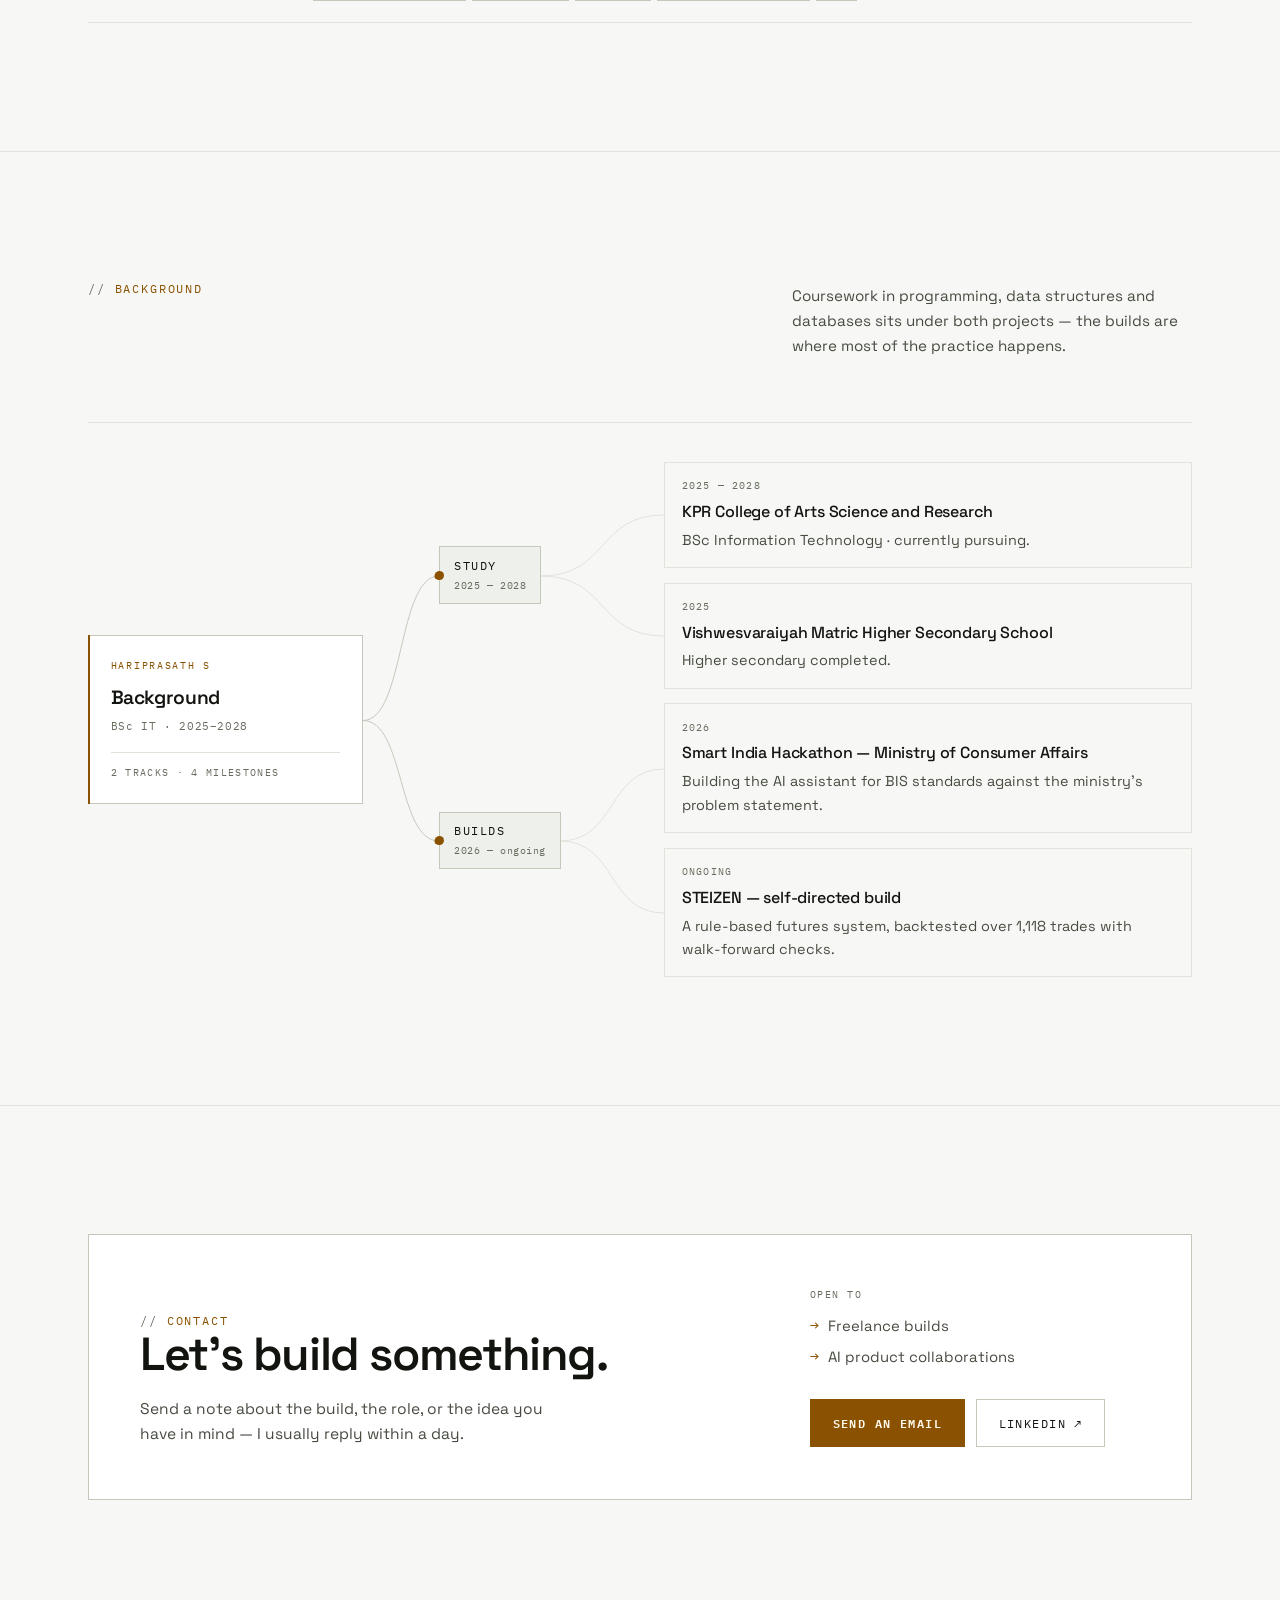
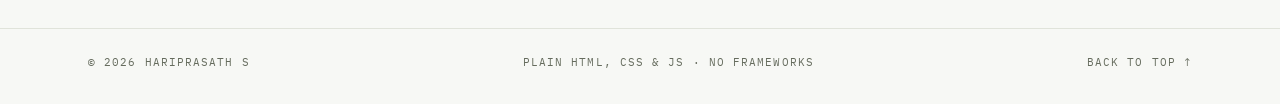
==== commit 45ee9d9b: "Move STEIZEN captures into its case study Show the five platform screenshots beneath the STEIZEN wri" ====
--- a/index.html
+++ b/index.html
@@ -30,7 +30,7 @@
     <link rel="preconnect" href="https://fonts.googleapis.com">
     <link rel="preconnect" href="https://fonts.gstatic.com" crossorigin>
     <link href="https://fonts.googleapis.com/css2?family=IBM+Plex+Mono:wght@400;500;600&family=Space+Grotesk:wght@400;500;600;700&display=swap" rel="stylesheet">
-    <link rel="stylesheet" href="assets/site.css?v=32">
+    <link rel="stylesheet" href="assets/site.css?v=35">
 </head>
 <body>
     <a class="skip-link" href="#work">Skip to work</a>
@@ -84,7 +84,6 @@
 
     <nav class="rail" id="sectionRail" aria-label="Section progress">
         <a href="#work" data-label="Work"></a>
-        <a href="#screens" data-label="Screens"></a>
         <a href="#demo" data-label="Demo"></a>
         <a href="#skills" data-label="Skills"></a>
         <a href="#background" data-label="Background"></a>
@@ -196,25 +195,6 @@
             </div>
         </section>
 
-        <!-- SCREENS — pinned: scrolling down moves the rail sideways. -->
-        <section class="section section-pinned" id="screens">
-            <div class="screens-pin" id="screensPin">
-                <div class="screens-stage">
-                    <div class="shell">
-                        <div class="section-head">
-                            <div>
-                                <p class="label">Screens</p>
-                                <h2>Inside the platform.</h2>
-                            </div>
-                            <p class="section-note">Dashboard, chart, signals and analytics — the four surfaces the system runs on through a trading day.</p>
-                        </div>
-
-                        <div id="screensMount"></div>
-                    </div>
-                </div>
-            </div>
-        </section>
-
         <!-- DEMO -->
         <section class="section" id="demo">
             <div class="shell">
@@ -382,6 +362,6 @@
         </div>
     </footer>
 
-    <script src="assets/site.js?v=25" defer></script>
+    <script src="assets/site.js?v=28" defer></script>
 </body>
 </html>
--- a/assets/site.css
+++ b/assets/site.css
@@ -803,6 +803,18 @@
     margin-top: clamp(2rem, 4.5vw, 3.5rem);
 }
 
+/* A project's own captures: one slide at a time, sized to the case study.
+   Proximity snap keeps the slides aligned without locking the rail to the
+   first frame when the case study is still below the fold. */
+.project-media .gallery {
+    scroll-snap-type: x proximity;
+    scroll-behavior: auto;
+}
+
+.project-media .gallery figure {
+    flex: 0 0 clamp(250px, 44vw, 540px);
+}
+
 /* terminal panel used as project visual */
 
 .term {
